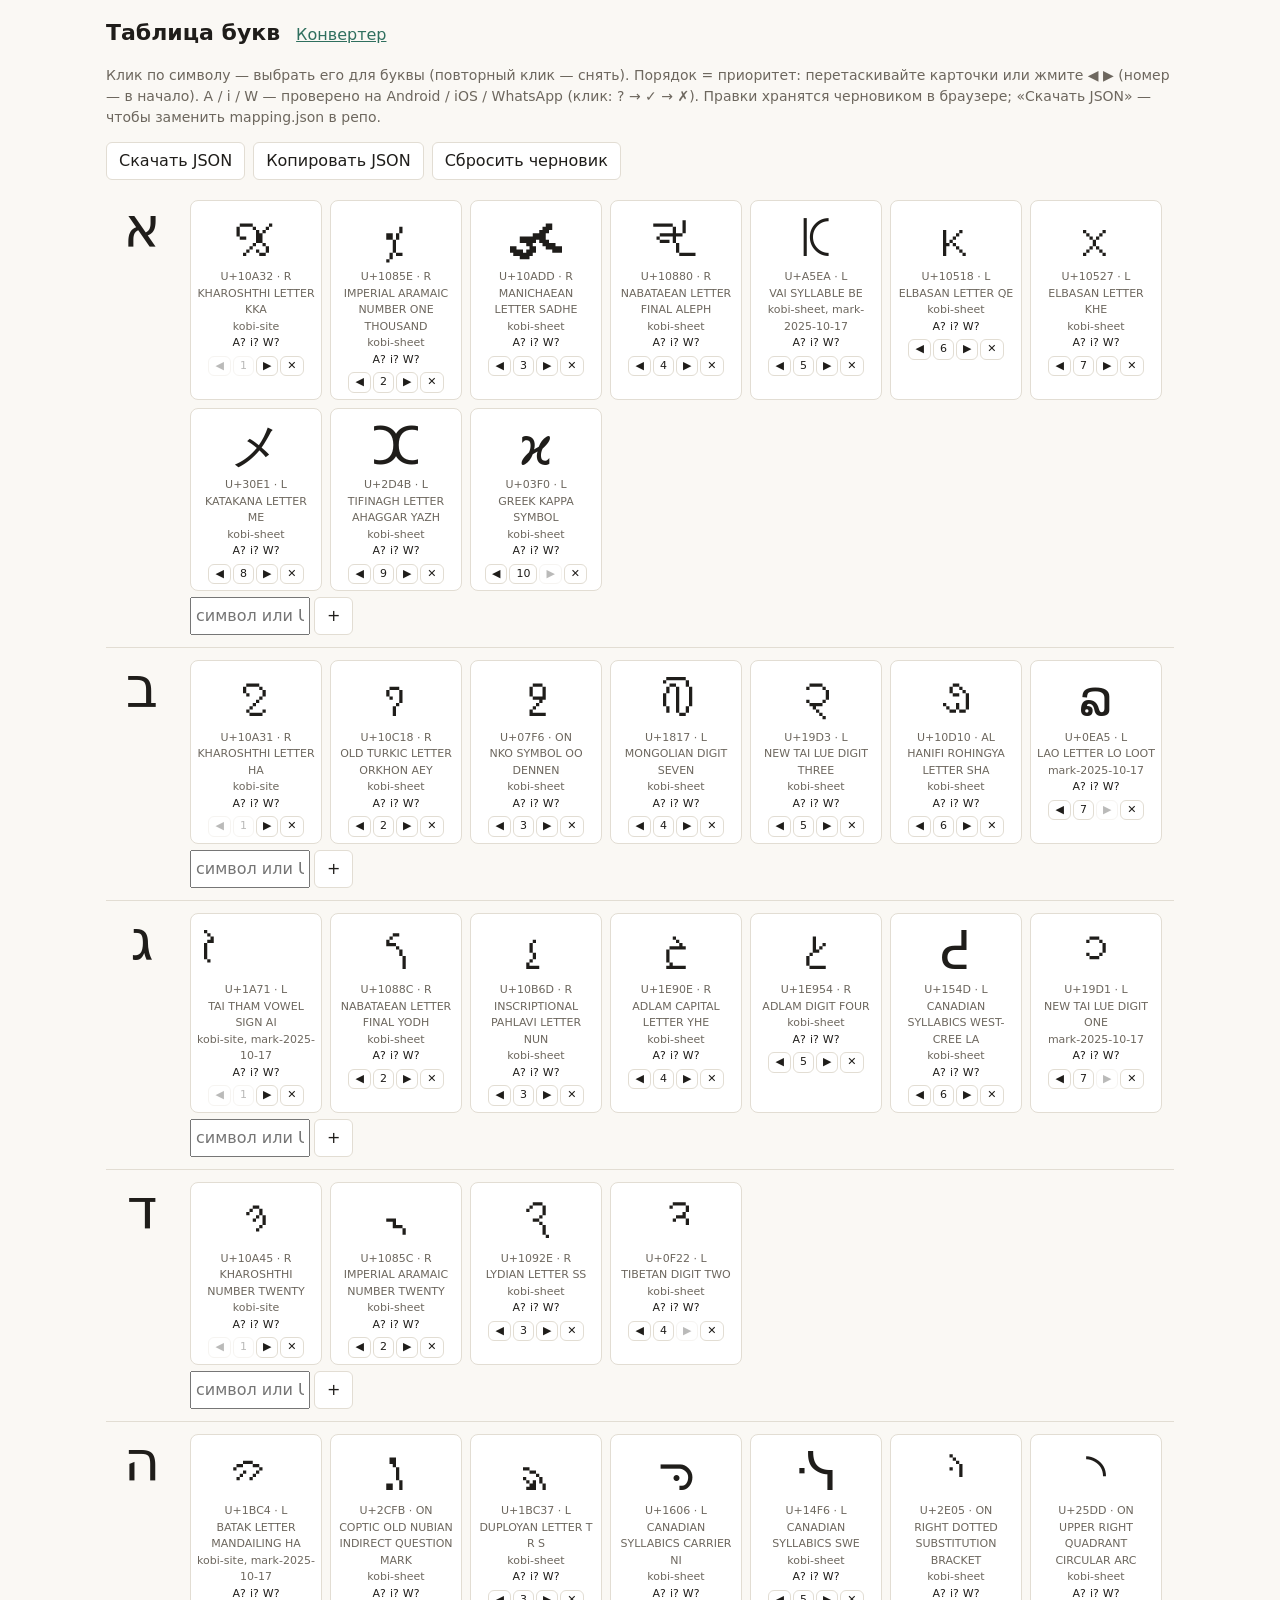
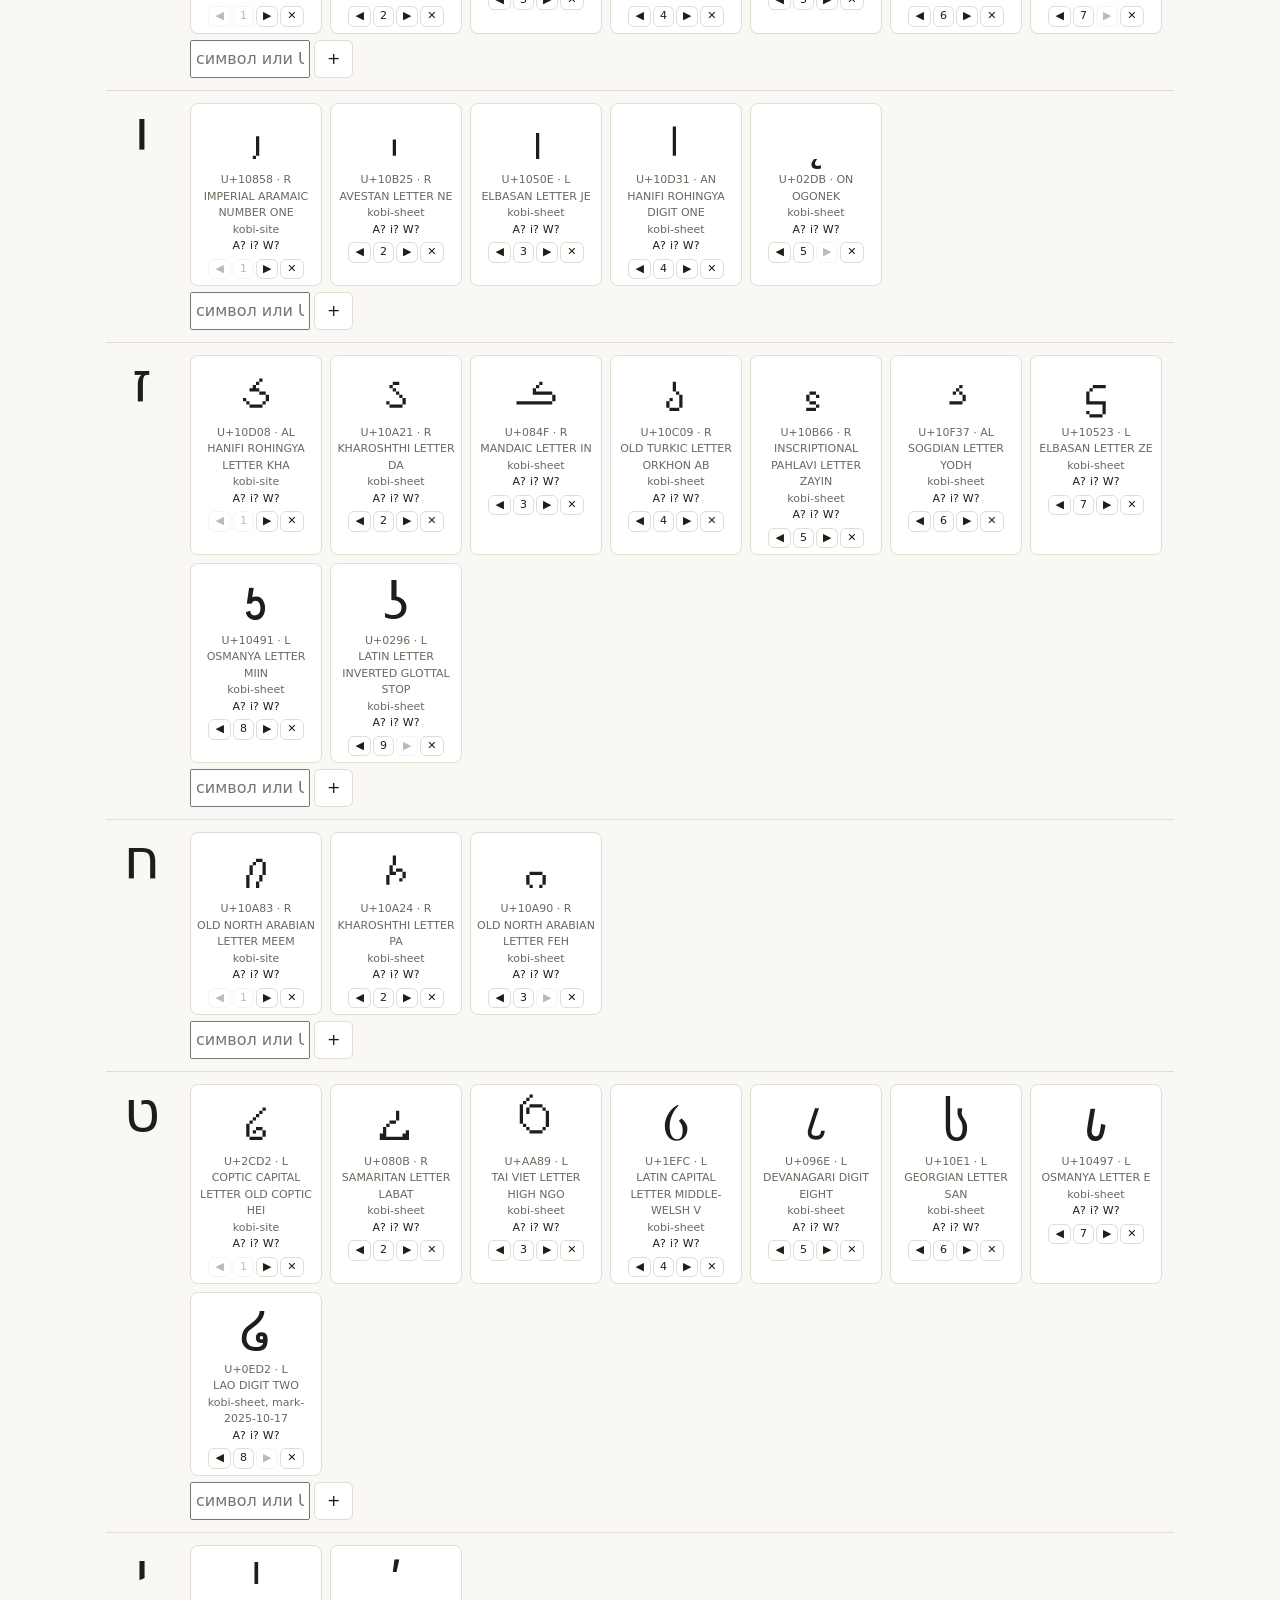
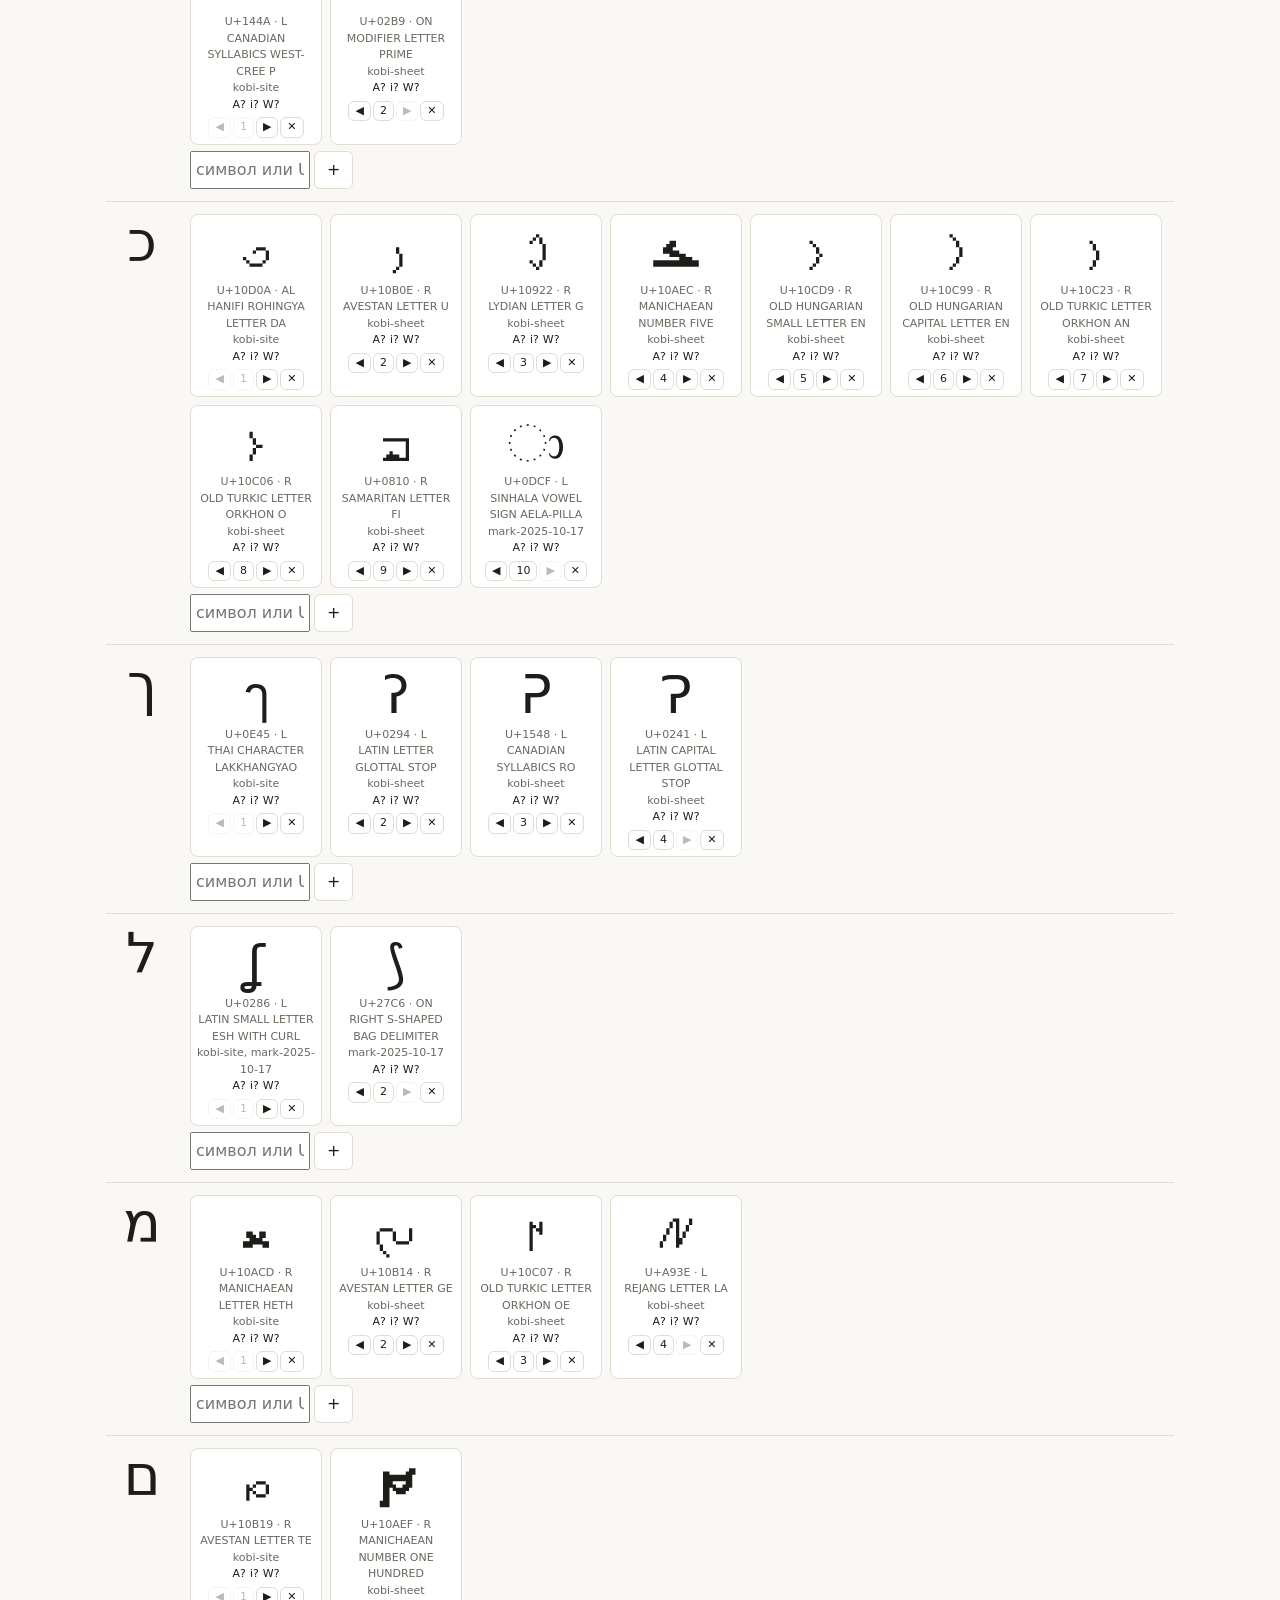
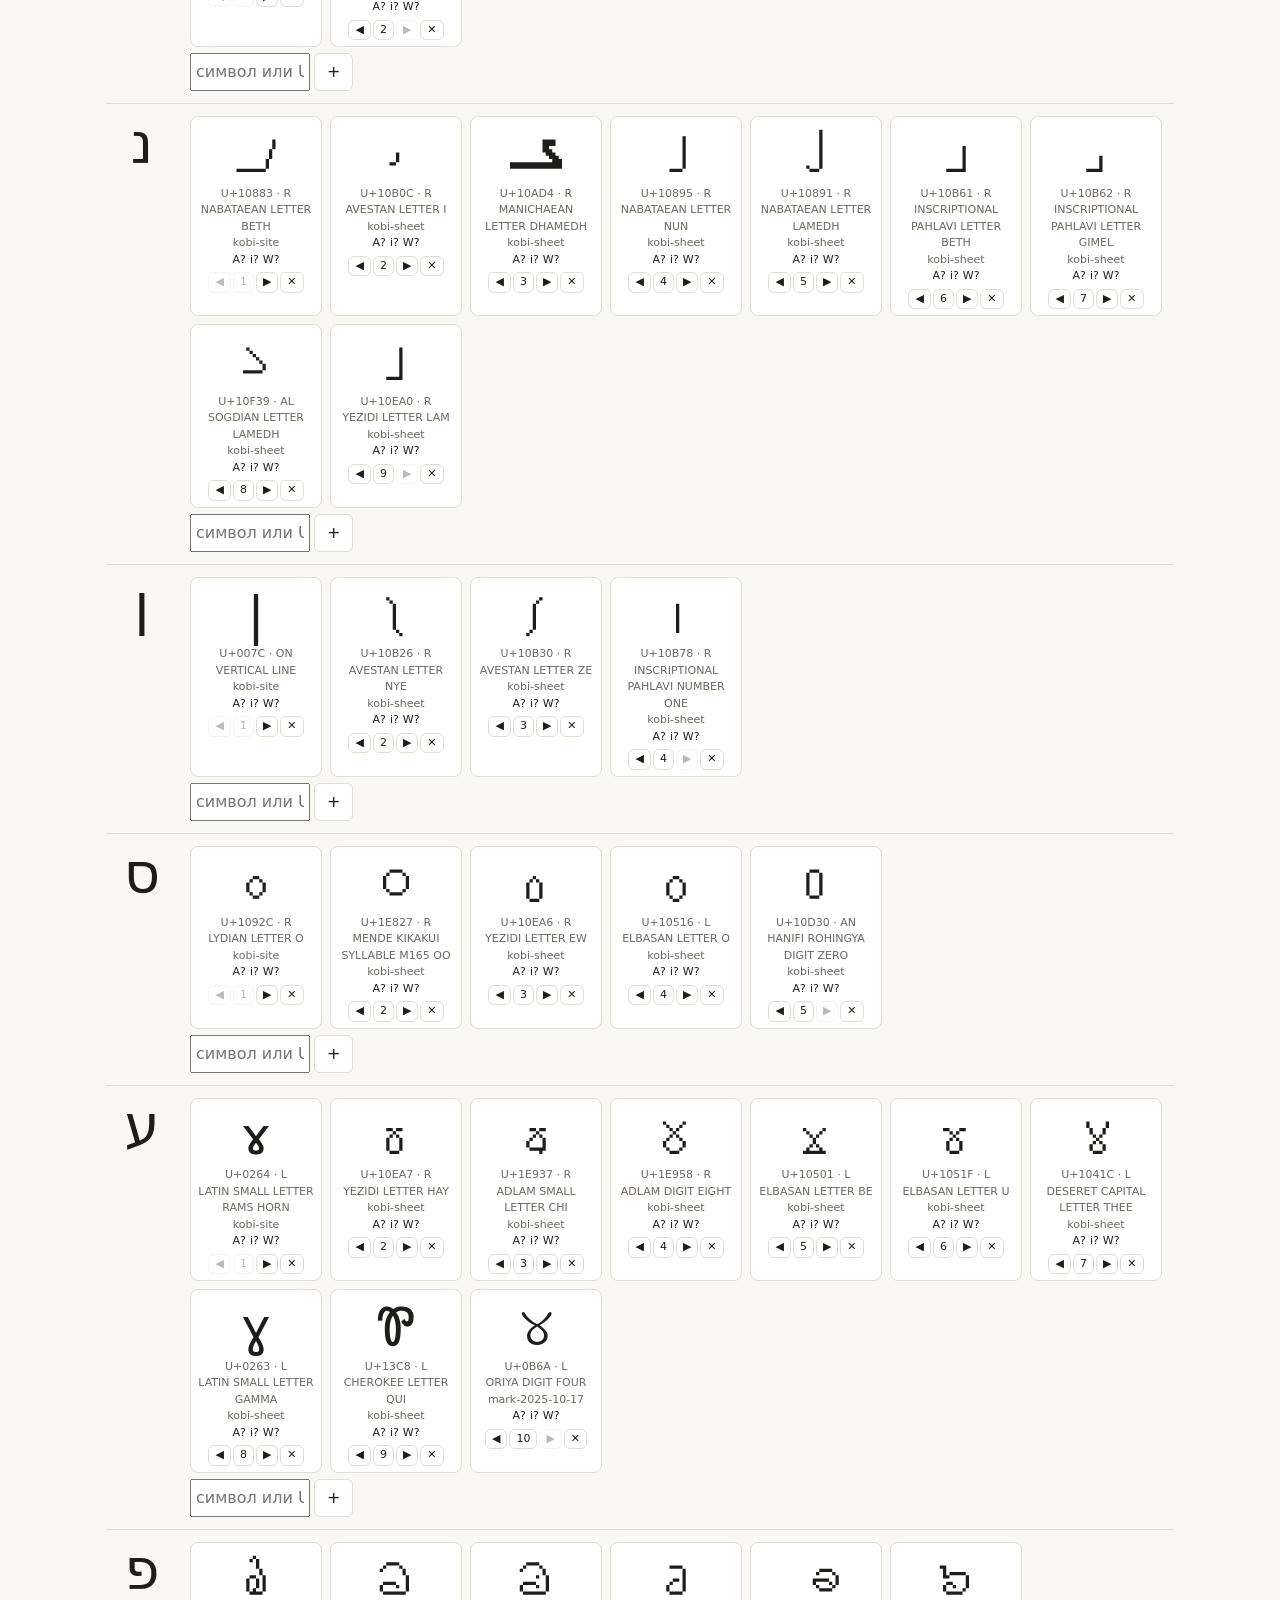
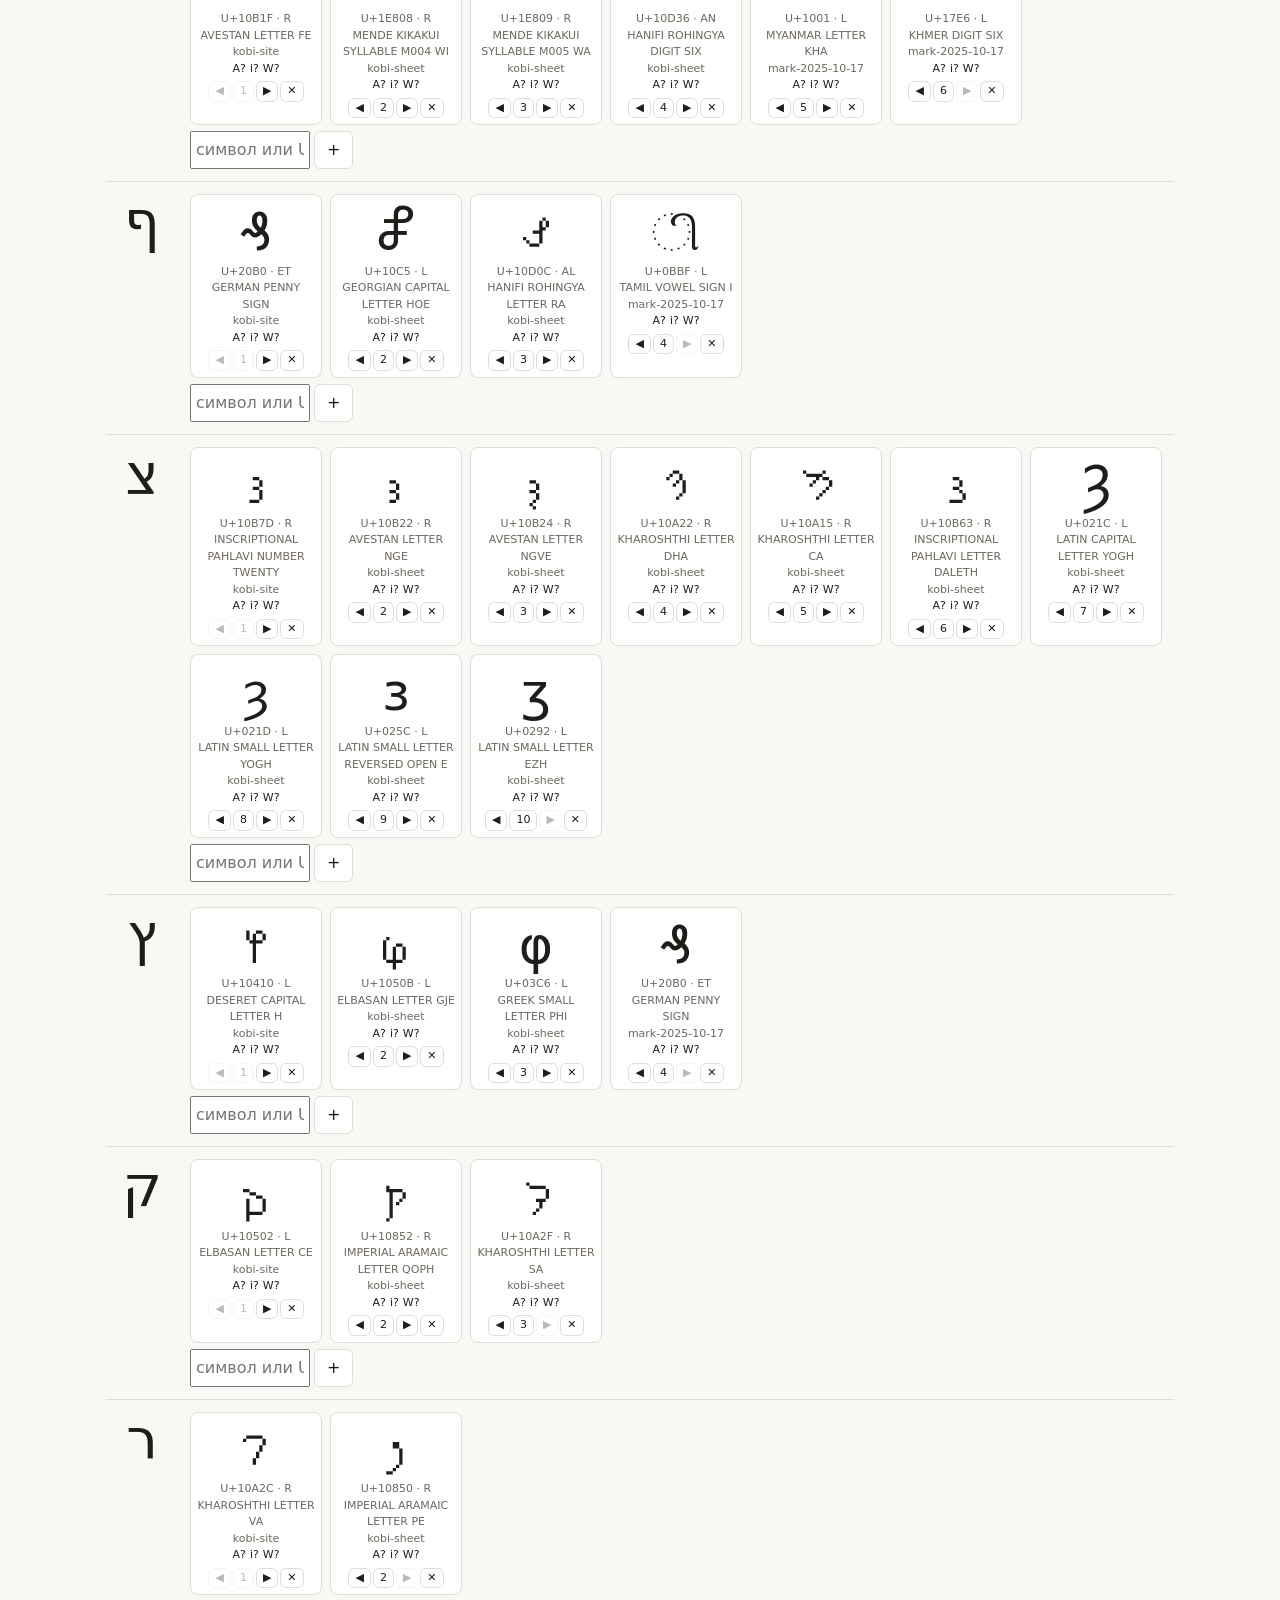
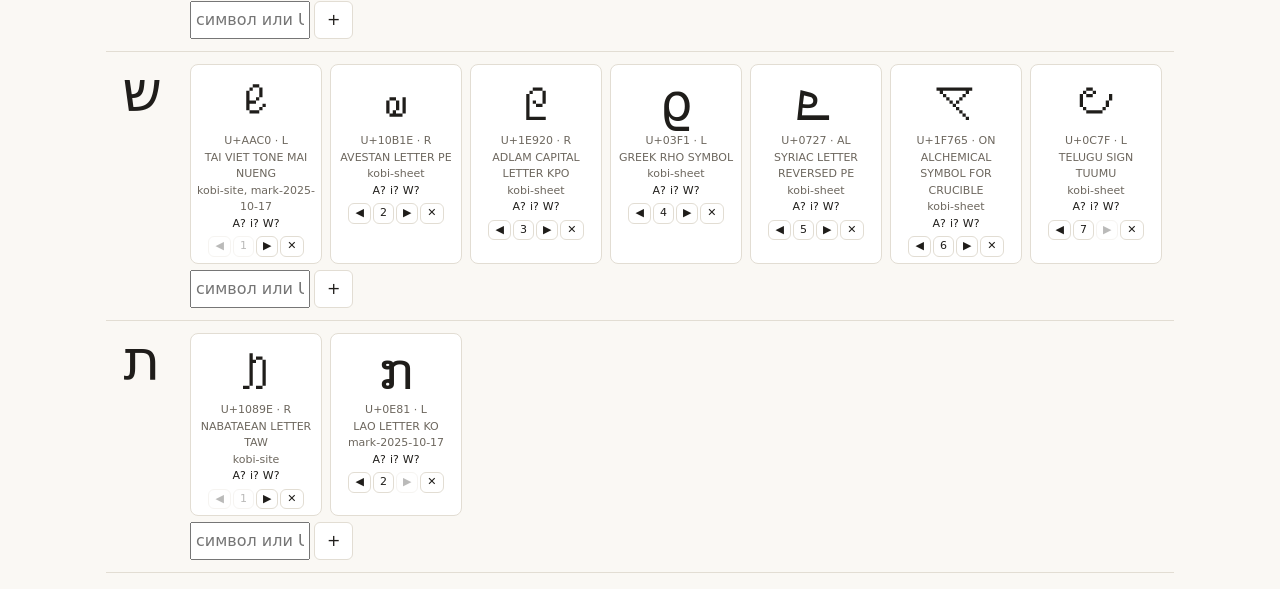
==== table.html @ 0328ef9e "table: reorder candidates by priority (drag or arrows) Co-Authored-By: Claude Opus 5.5 <noreply@anth" ====
<!doctype html>
<html lang="ru">
<head>
  <meta charset="utf-8">
  <meta name="viewport" content="width=device-width, initial-scale=1">
  <title>Otijot Table</title>
  <link rel="stylesheet" href="style.css">
</head>
<body>
<main>
  <nav>
    <h1>Таблица букв</h1>
    <a href="index.html">Конвертер</a>
    <span class="muted" id="status"></span>
  </nav>
  <p class="muted">
    Клик по символу — выбрать его для буквы (повторный клик — снять).
    Порядок = приоритет: перетаскивайте карточки или жмите ◀ ▶ (номер — в начало).
    A / i / W — проверено на Android / iOS / WhatsApp (клик: ? → ✓ → ✗).
    Правки хранятся черновиком в браузере; «Скачать JSON» — чтобы заменить mapping.json в репо.
  </p>
  <div class="row">
    <button id="download">Скачать JSON</button>
    <button id="copyJson">Копировать JSON</button>
    <button id="reset">Сбросить черновик</button>
  </div>
  <div id="letters"></div>
</main>
<script src="common.js"></script>
<script>
  const FLAG_KEYS = [["android", "A"], ["ios", "i"], ["whatsapp", "W"]];
  const FLAG_TEXT = (v) => (v === true ? "✓" : v === false ? "✗" : "?");
  let table;
  let dragging = null;

  // Candidate order is the priority: first = best.
  function move(entry, from, to) {
    if (to < 0 || to >= entry.candidates.length || from === to) return;
    const [cand] = entry.candidates.splice(from, 1);
    entry.candidates.splice(to, 0, cand);
    save();
    render();
  }

  function parseInput(raw) {
    const s = raw.trim();
    const m = s.match(/^(?:U\+|0x)?([0-9a-f]{4,6})$/i);
    if (m) return String.fromCodePoint(parseInt(m[1], 16));
    const chars = [...s.replace(/[‎‏‪-‮⁦-⁩]/g, "")];
    return chars.length === 1 ? chars[0] : null;
  }

  function newCandidate(ch) {
    const cp = "U+" + ch.codePointAt(0).toString(16).toUpperCase().padStart(4, "0");
    // The browser can't tell the Unicode name or bidi class; guess bidi from the RTL script ranges.
    const rtl = /[֐-ࣿיִ-﷿ﹰ-﻿]|[\u{10800}-\u{10FFF}]|[\u{1E800}-\u{1EFFF}]/u.test(ch);
    return { char: ch, cp, name: "", bidi: rtl ? "R" : "L", source: ["manual"],
             android: null, ios: null, whatsapp: null };
  }

  function save() {
    writeDraft(table);
    const chosen = Object.values(table).filter((e) => e.chosen).length;
    document.getElementById("status").textContent = `${chosen}/${Object.keys(table).length} выбрано · черновик сохранён`;
  }

  function render() {
    const root = document.getElementById("letters");
    root.textContent = "";
    for (const [letter, entry] of Object.entries(table)) {
      const row = document.createElement("div");
      row.className = "letter";

      const heb = document.createElement("div");
      heb.className = "heb";
      heb.textContent = letter;
      row.append(heb);

      const cands = document.createElement("div");
      cands.className = "cands";
      for (const cand of entry.candidates) {
        const box = document.createElement("div");
        box.className = "cand" + (entry.chosen === cand.cp ? " chosen" : "");

        const glyph = document.createElement("div");
        glyph.className = "glyph";
        glyph.textContent = cand.char;
        glyph.title = "Выбрать";
        glyph.addEventListener("click", () => {
          entry.chosen = entry.chosen === cand.cp ? null : cand.cp;
          save();
          render();
        });

        const meta = document.createElement("div");
        meta.className = "meta";
        meta.textContent = `${cand.cp} · ${cand.bidi}\n${cand.name}\n${cand.source.join(", ")}`;
        meta.style.whiteSpace = "pre-line";

        const flags = document.createElement("div");
        flags.className = "flags";
        for (const [key, label] of FLAG_KEYS) {
          const f = document.createElement("label");
          f.textContent = `${label}${FLAG_TEXT(cand[key])}`;
          f.addEventListener("click", () => {
            cand[key] = cand[key] === null ? true : cand[key] === true ? false : null;
            save();
            render();
          });
          flags.append(f);
        }

        const i = entry.candidates.indexOf(cand);
        const tools = document.createElement("div");
        tools.className = "tools";
        const toolButton = (text, title, onClick, disabled = false) => {
          const b = document.createElement("button");
          b.textContent = text;
          b.title = title;
          b.disabled = disabled;
          b.addEventListener("click", onClick);
          tools.append(b);
        };
        toolButton("◀", "Выше по приоритету", () => move(entry, i, i - 1), i === 0);
        toolButton(`${i + 1}`, "В начало", () => move(entry, i, 0), i === 0);
        toolButton("▶", "Ниже по приоритету", () => move(entry, i, i + 1), i === entry.candidates.length - 1);
        toolButton("✕", "Убрать", () => {
          entry.candidates = entry.candidates.filter((c) => c !== cand);
          if (entry.chosen === cand.cp) entry.chosen = null;
          save();
          render();
        });

        // Drag a box onto another one within the same letter to reorder.
        box.draggable = true;
        box.addEventListener("dragstart", (e) => {
          dragging = { entry, from: i };
          e.dataTransfer.effectAllowed = "move";
          box.classList.add("dragging");
        });
        box.addEventListener("dragend", () => { dragging = null; render(); });
        box.addEventListener("dragover", (e) => {
          if (dragging && dragging.entry === entry) { e.preventDefault(); box.classList.add("over"); }
        });
        box.addEventListener("dragleave", () => box.classList.remove("over"));
        box.addEventListener("drop", (e) => {
          e.preventDefault();
          if (dragging && dragging.entry === entry) move(entry, dragging.from, i);
        });

        box.append(glyph, meta, flags, tools);
        cands.append(box);
      }

      const add = document.createElement("div");
      add.className = "add";
      const input = document.createElement("input");
      input.placeholder = "символ или U+XXXX";
      const btn = document.createElement("button");
      btn.textContent = "+";
      const doAdd = () => {
        const ch = parseInput(input.value);
        if (!ch) { input.style.outline = "2px solid #c44"; return; }
        const cand = newCandidate(ch);
        if (!entry.candidates.some((c) => c.cp === cand.cp)) entry.candidates.push(cand);
        save();
        render();
      };
      btn.addEventListener("click", doAdd);
      input.addEventListener("keydown", (e) => { if (e.key === "Enter") doAdd(); });
      add.append(input, btn);

      const right = document.createElement("div");
      right.append(cands, add);
      row.append(right);
      root.append(row);
    }
  }

  const json = () => JSON.stringify(table, null, 1) + "\n";

  document.getElementById("download").addEventListener("click", () => {
    const a = document.createElement("a");
    a.href = URL.createObjectURL(new Blob([json()], { type: "application/json" }));
    a.download = "mapping.json";
    a.click();
  });
  document.getElementById("copyJson").addEventListener("click", () => navigator.clipboard.writeText(json()));
  document.getElementById("reset").addEventListener("click", async () => {
    clearDraft();
    table = (await loadTable()).table;
    render();
    document.getElementById("status").textContent = "черновик сброшен";
  });

  (async () => {
    const loaded = await loadTable();
    table = loaded.table;
    if (loaded.fromDraft) document.getElementById("status").textContent = "открыт черновик";
    render();
  })();
</script>
</body>
</html>
---- style.css ----
:root {
  --bg: #faf8f4;
  --fg: #1f1d1a;
  --muted: #6d675e;
  --line: #e2ddd3;
  --card: #ffffff;
  --accent: #2f6f5e;
  --accent-soft: #dcefe8;
}
@media (prefers-color-scheme: dark) {
  :root {
    --bg: #17181a;
    --fg: #ece8e1;
    --muted: #9b958b;
    --line: #2e3033;
    --card: #1f2023;
    --accent: #7cc7b0;
    --accent-soft: #23362f;
  }
}
* { box-sizing: border-box; }
body {
  margin: 0;
  background: var(--bg);
  color: var(--fg);
  font: 16px/1.5 system-ui, sans-serif;
}
main { max-width: 1100px; margin: 0 auto; padding: 16px; }
nav { display: flex; gap: 16px; align-items: baseline; margin-bottom: 16px; }
nav h1 { margin: 0; font-size: 22px; }
a { color: var(--accent); }
.muted { color: var(--muted); font-size: 14px; }
textarea, .output {
  width: 100%;
  min-height: 120px;
  padding: 12px;
  font-size: 28px;
  border: 1px solid var(--line);
  border-radius: 8px;
  background: var(--card);
  color: var(--fg);
}
.output { white-space: pre-wrap; word-break: break-word; }
button {
  font: inherit;
  padding: 6px 12px;
  border: 1px solid var(--line);
  border-radius: 6px;
  background: var(--card);
  color: var(--fg);
  cursor: pointer;
}
button:hover { border-color: var(--accent); }
.row { display: flex; gap: 8px; flex-wrap: wrap; align-items: center; margin: 8px 0; }

/* table.html */
.letter {
  display: grid;
  grid-template-columns: 72px 1fr;
  gap: 12px;
  padding: 12px 0;
  border-bottom: 1px solid var(--line);
}
.letter .heb { font-size: 56px; line-height: 1; text-align: center; }
.cands { display: flex; flex-wrap: wrap; gap: 8px; }
.cand {
  width: 132px;
  padding: 6px;
  border: 1px solid var(--line);
  border-radius: 8px;
  background: var(--card);
  text-align: center;
}
.cand.chosen { border: 2px solid var(--accent); background: var(--accent-soft); }
.cand .glyph { font-size: 52px; line-height: 1.2; cursor: pointer; }
.cand .meta { font-size: 11px; color: var(--muted); overflow-wrap: anywhere; }
.cand .flags { font-size: 11px; display: flex; justify-content: center; gap: 4px; }
.cand .flags label { cursor: pointer; }
.cand { cursor: grab; }
.cand.dragging { opacity: 0.4; }
.cand.over { outline: 2px dashed var(--accent); }
.cand .tools { display: flex; justify-content: center; gap: 2px; margin-top: 4px; }
.cand .tools button { font-size: 11px; padding: 1px 6px; }
.cand .tools button:disabled { opacity: 0.3; cursor: default; }
.add { display: flex; gap: 4px; margin-top: 6px; }
.add input { width: 120px; font: inherit; padding: 4px; }
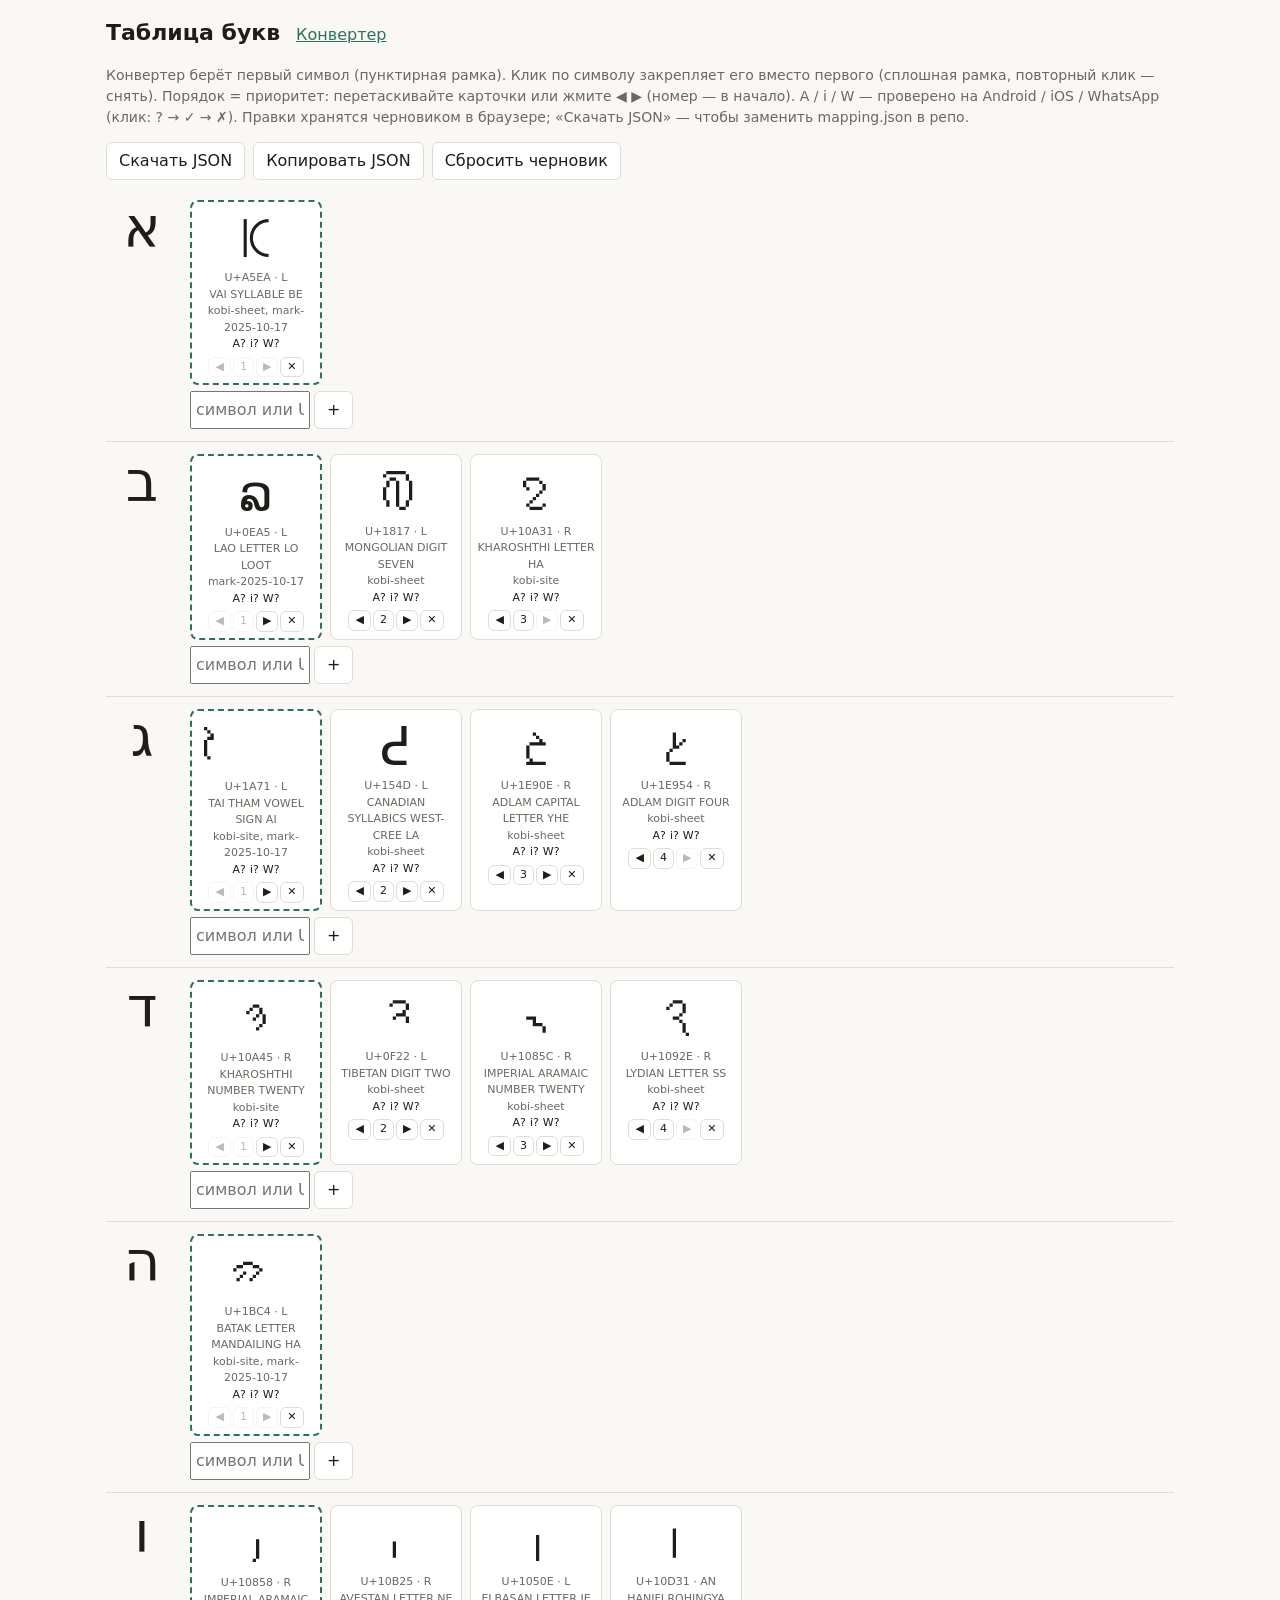
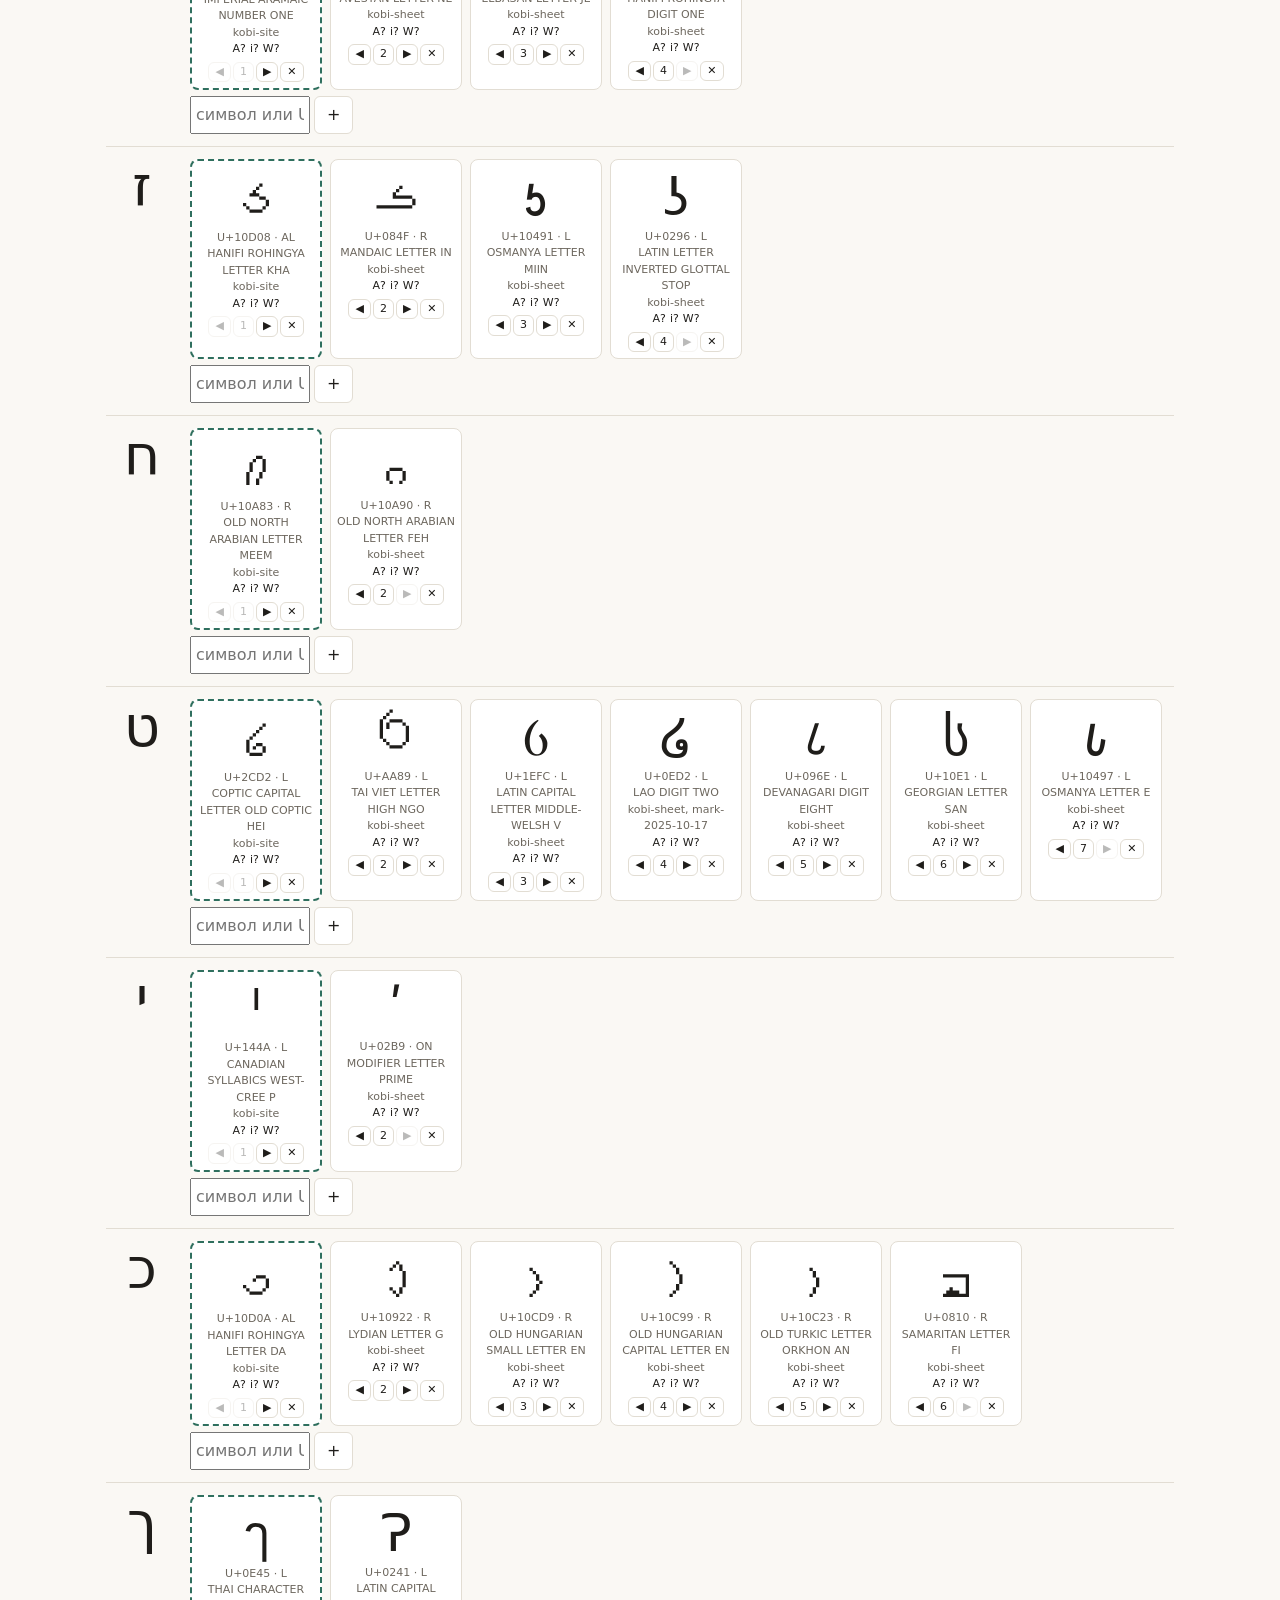
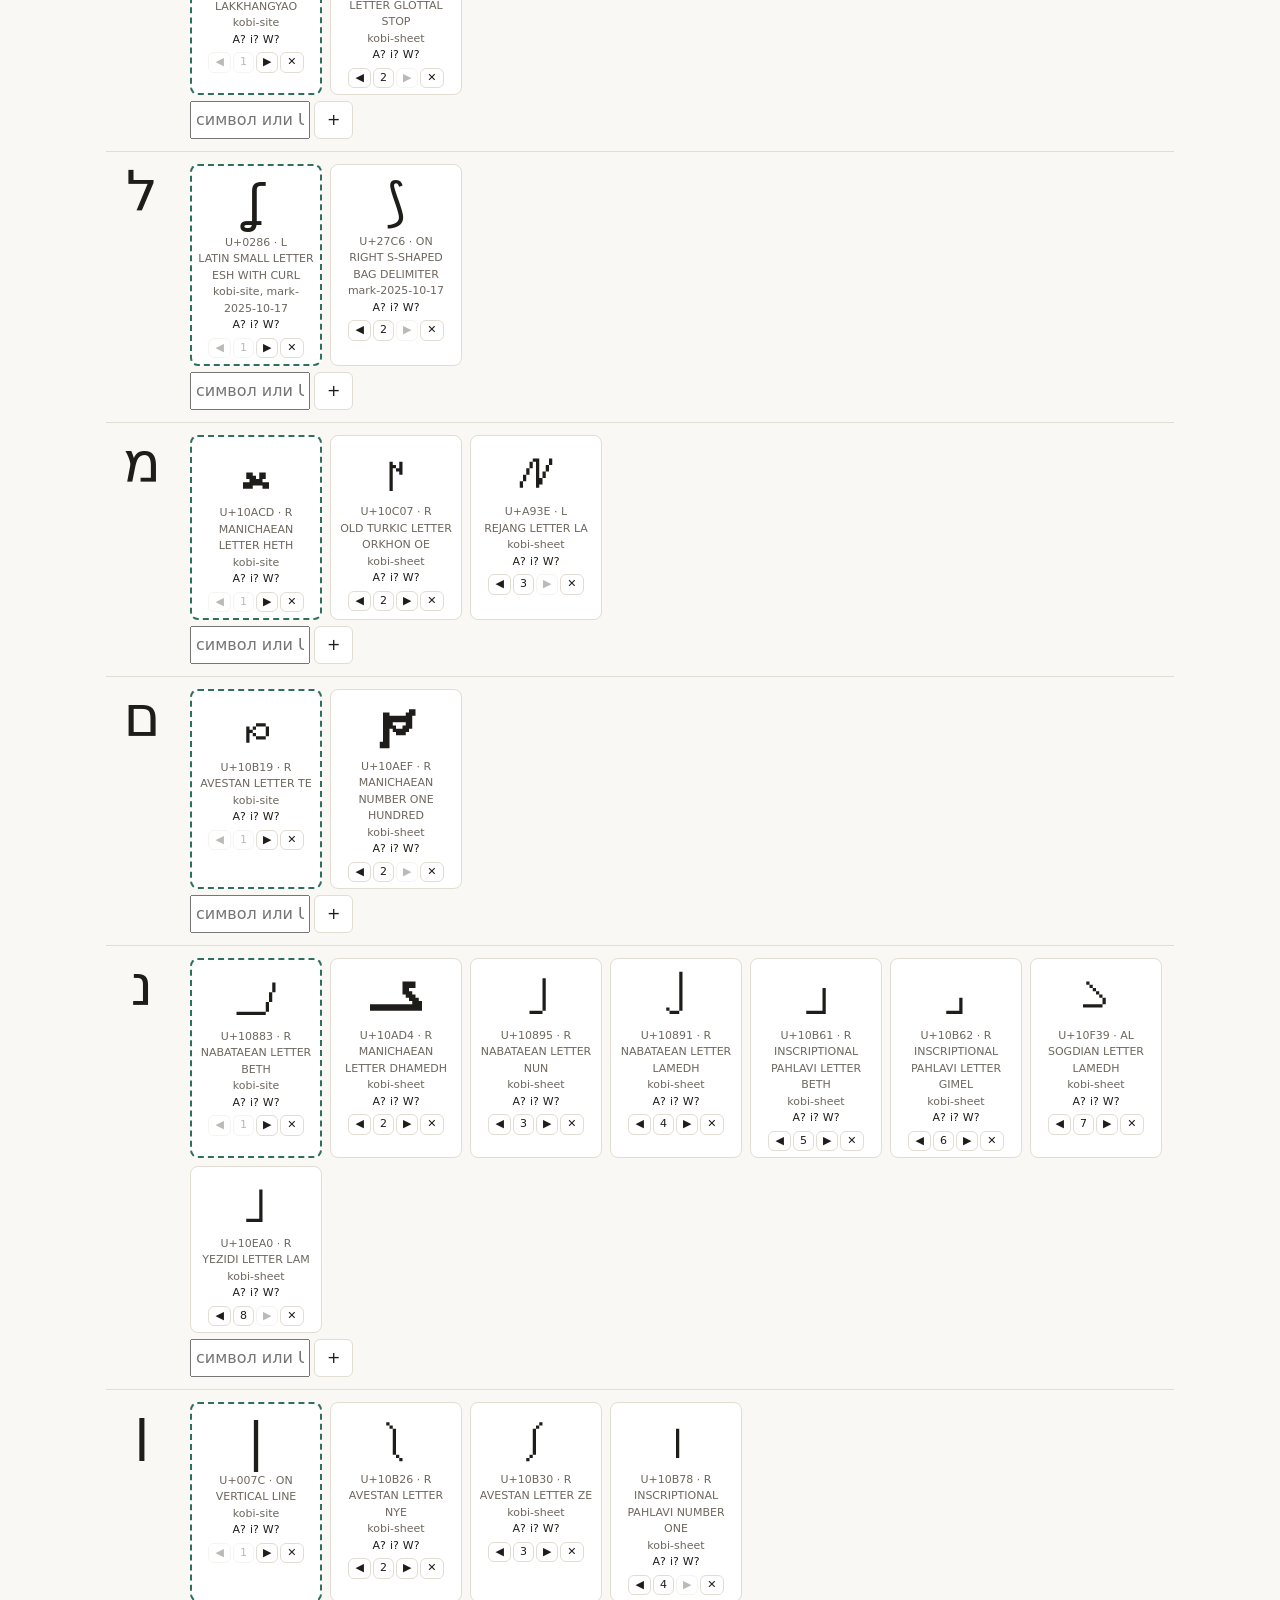
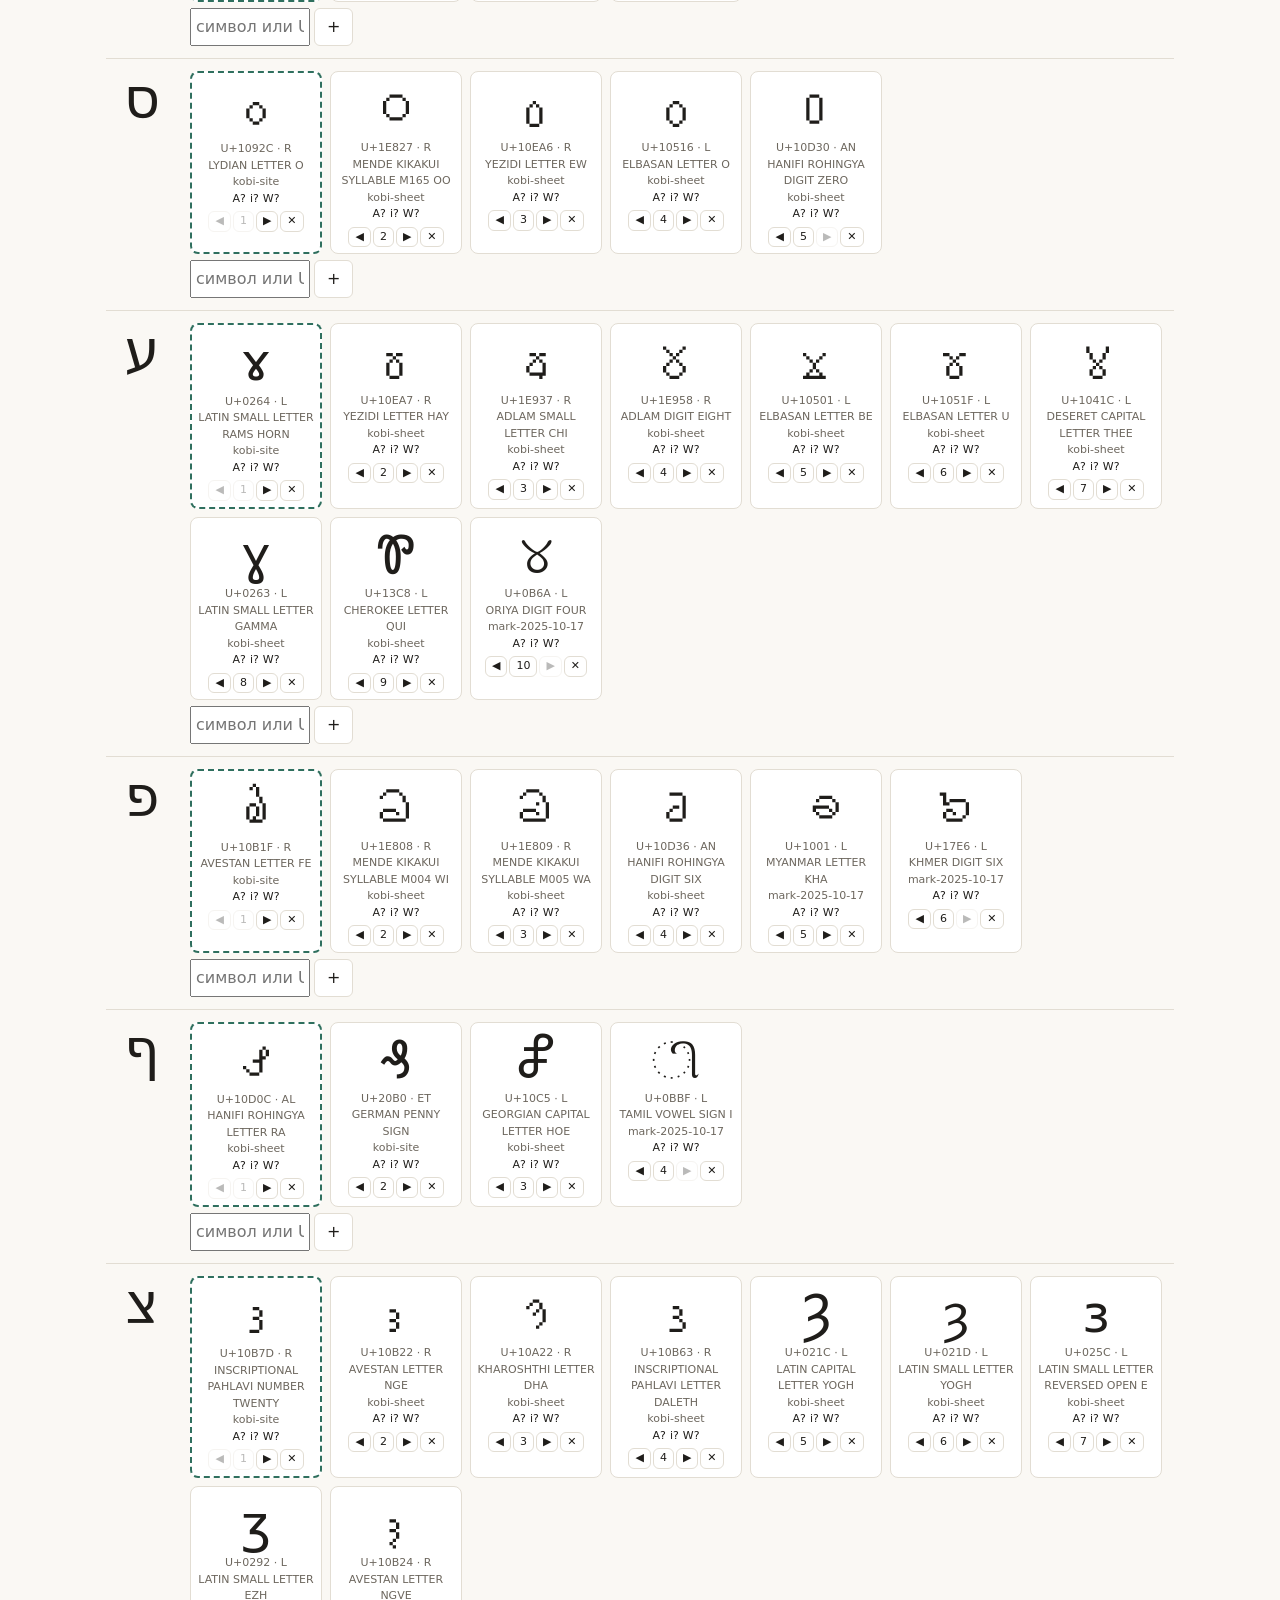
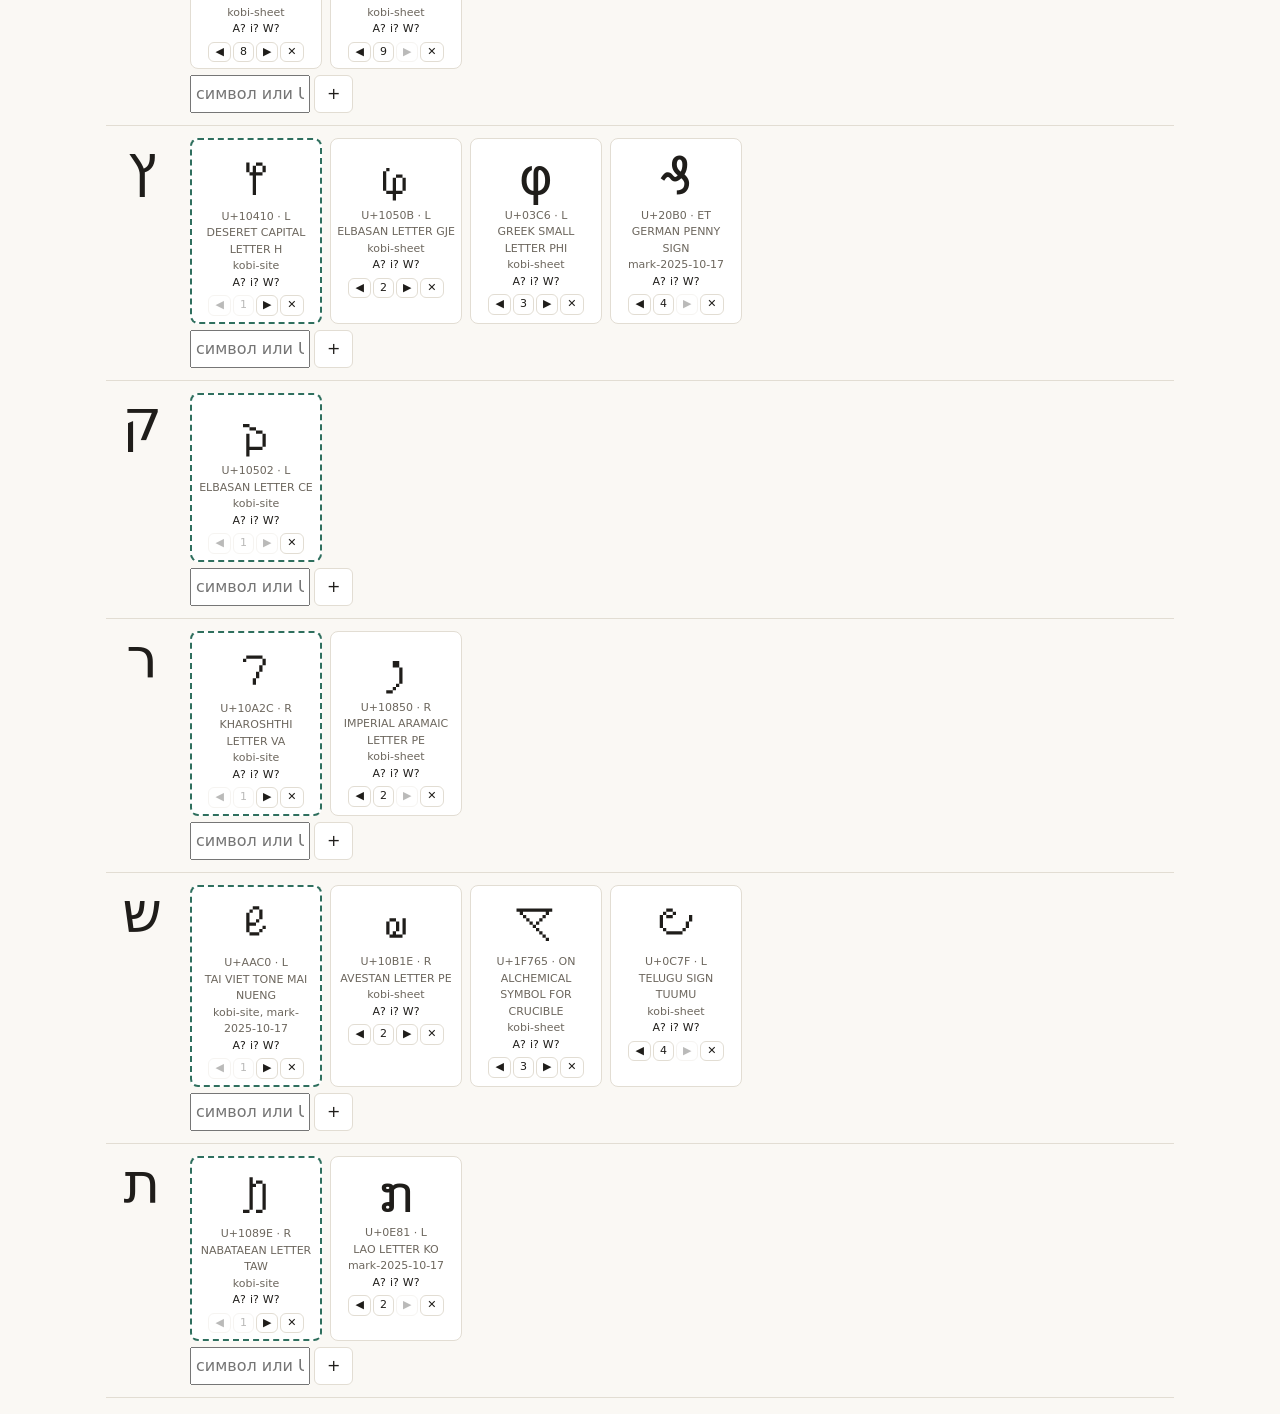
==== commit 0b8fa0da: "Converter: fall back to top-priority candidate; add random mode with re-roll Co-Authored-By: Claude " ====
--- a/table.html
+++ b/table.html
@@ -14,7 +14,7 @@
     <span class="muted" id="status"></span>
   </nav>
   <p class="muted">
-    Клик по символу — выбрать его для буквы (повторный клик — снять).
+    Конвертер берёт первый символ (пунктирная рамка). Клик по символу закрепляет его вместо первого (сплошная рамка, повторный клик — снять).
     Порядок = приоритет: перетаскивайте карточки или жмите ◀ ▶ (номер — в начало).
     A / i / W — проверено на Android / iOS / WhatsApp (клик: ? → ✓ → ✗).
     Правки хранятся черновиком в браузере; «Скачать JSON» — чтобы заменить mapping.json в репо.
@@ -80,7 +80,8 @@
       cands.className = "cands";
       for (const cand of entry.candidates) {
         const box = document.createElement("div");
-        box.className = "cand" + (entry.chosen === cand.cp ? " chosen" : "");
+        const isDefault = !entry.chosen && entry.candidates[0] === cand;
+        box.className = "cand" + (entry.chosen === cand.cp ? " chosen" : isDefault ? " default" : "");
 
         const glyph = document.createElement("div");
         glyph.className = "glyph";
@@ -136,6 +137,7 @@
         box.addEventListener("dragstart", (e) => {
           dragging = { entry, from: i };
           e.dataTransfer.effectAllowed = "move";
+          e.dataTransfer.setData("text/plain", cand.cp); // Firefox won't start a drag without data
           box.classList.add("dragging");
         });
         box.addEventListener("dragend", () => { dragging = null; render(); });
--- a/style.css
+++ b/style.css
@@ -77,6 +77,7 @@
 .cand .flags { font-size: 11px; display: flex; justify-content: center; gap: 4px; }
 .cand .flags label { cursor: pointer; }
 .cand { cursor: grab; }
+.cand.default { border: 2px dashed var(--accent); }
 .cand.dragging { opacity: 0.4; }
 .cand.over { outline: 2px dashed var(--accent); }
 .cand .tools { display: flex; justify-content: center; gap: 2px; margin-top: 4px; }
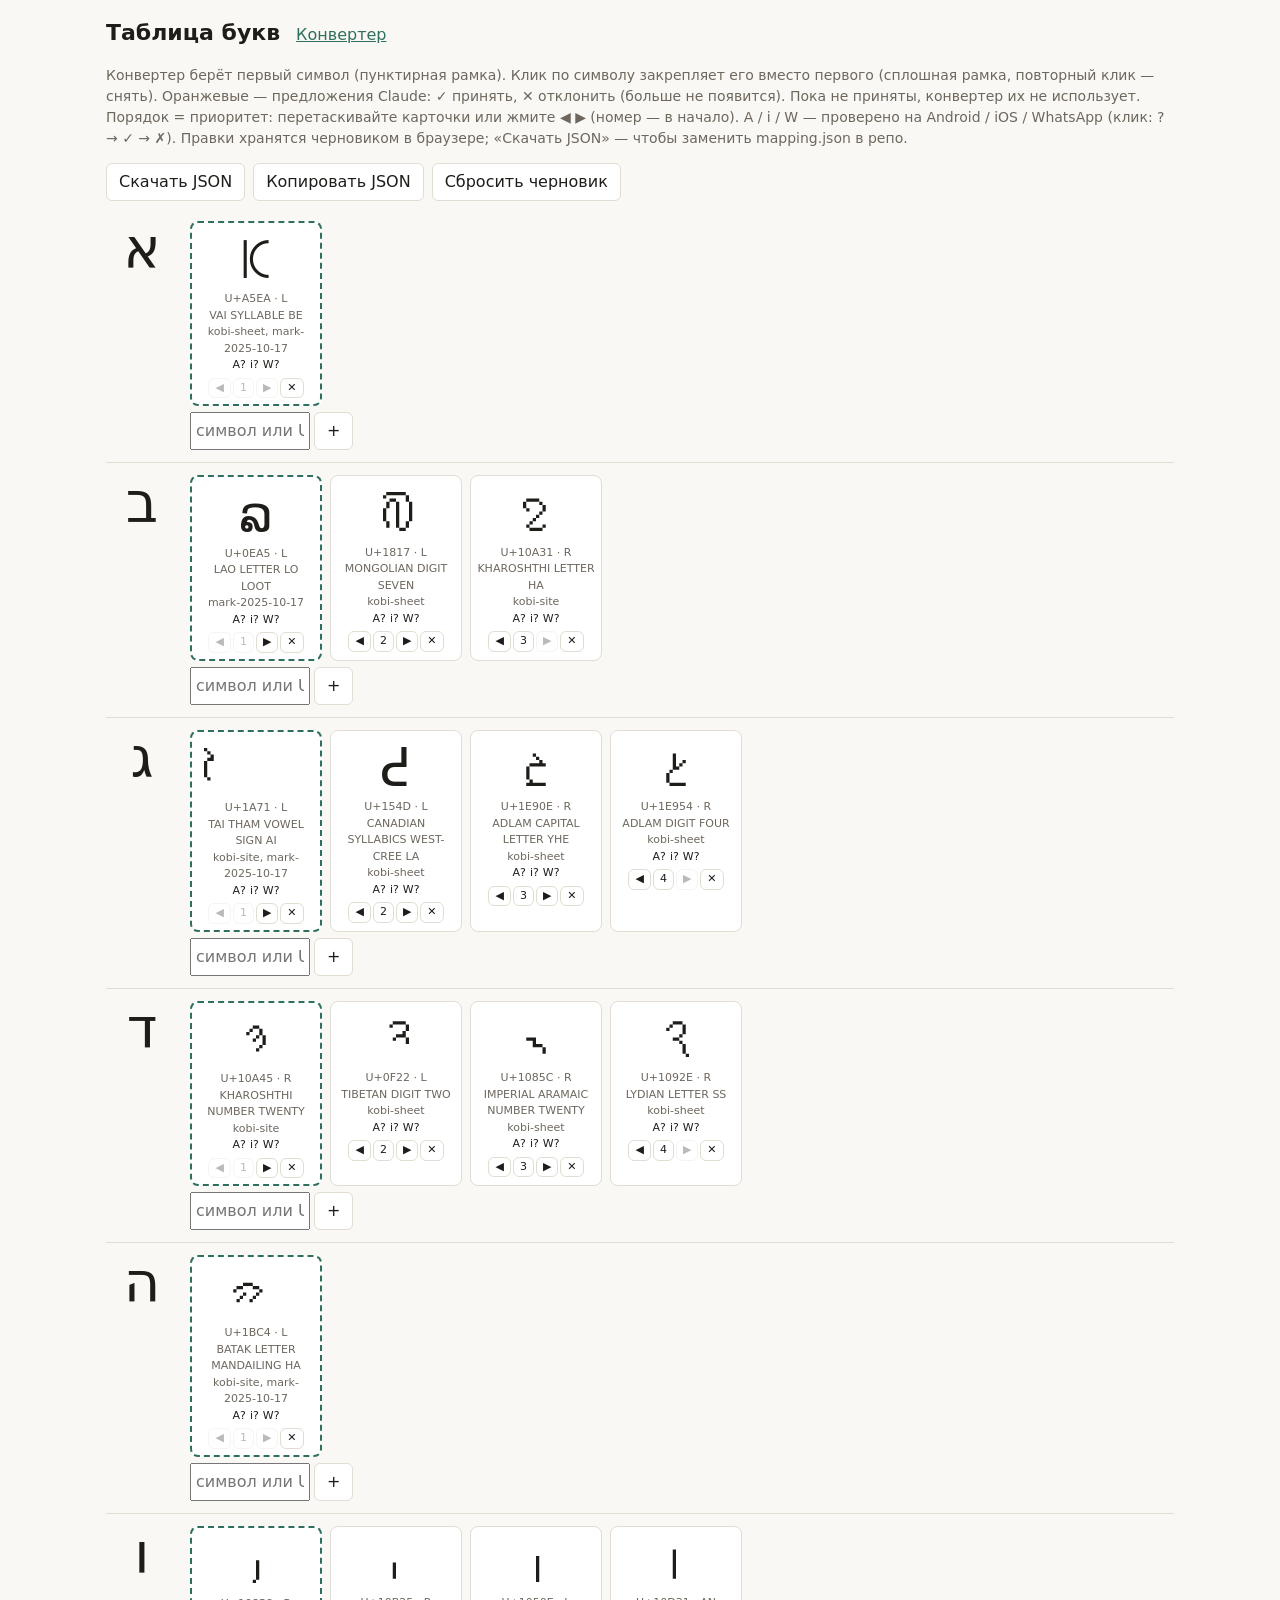
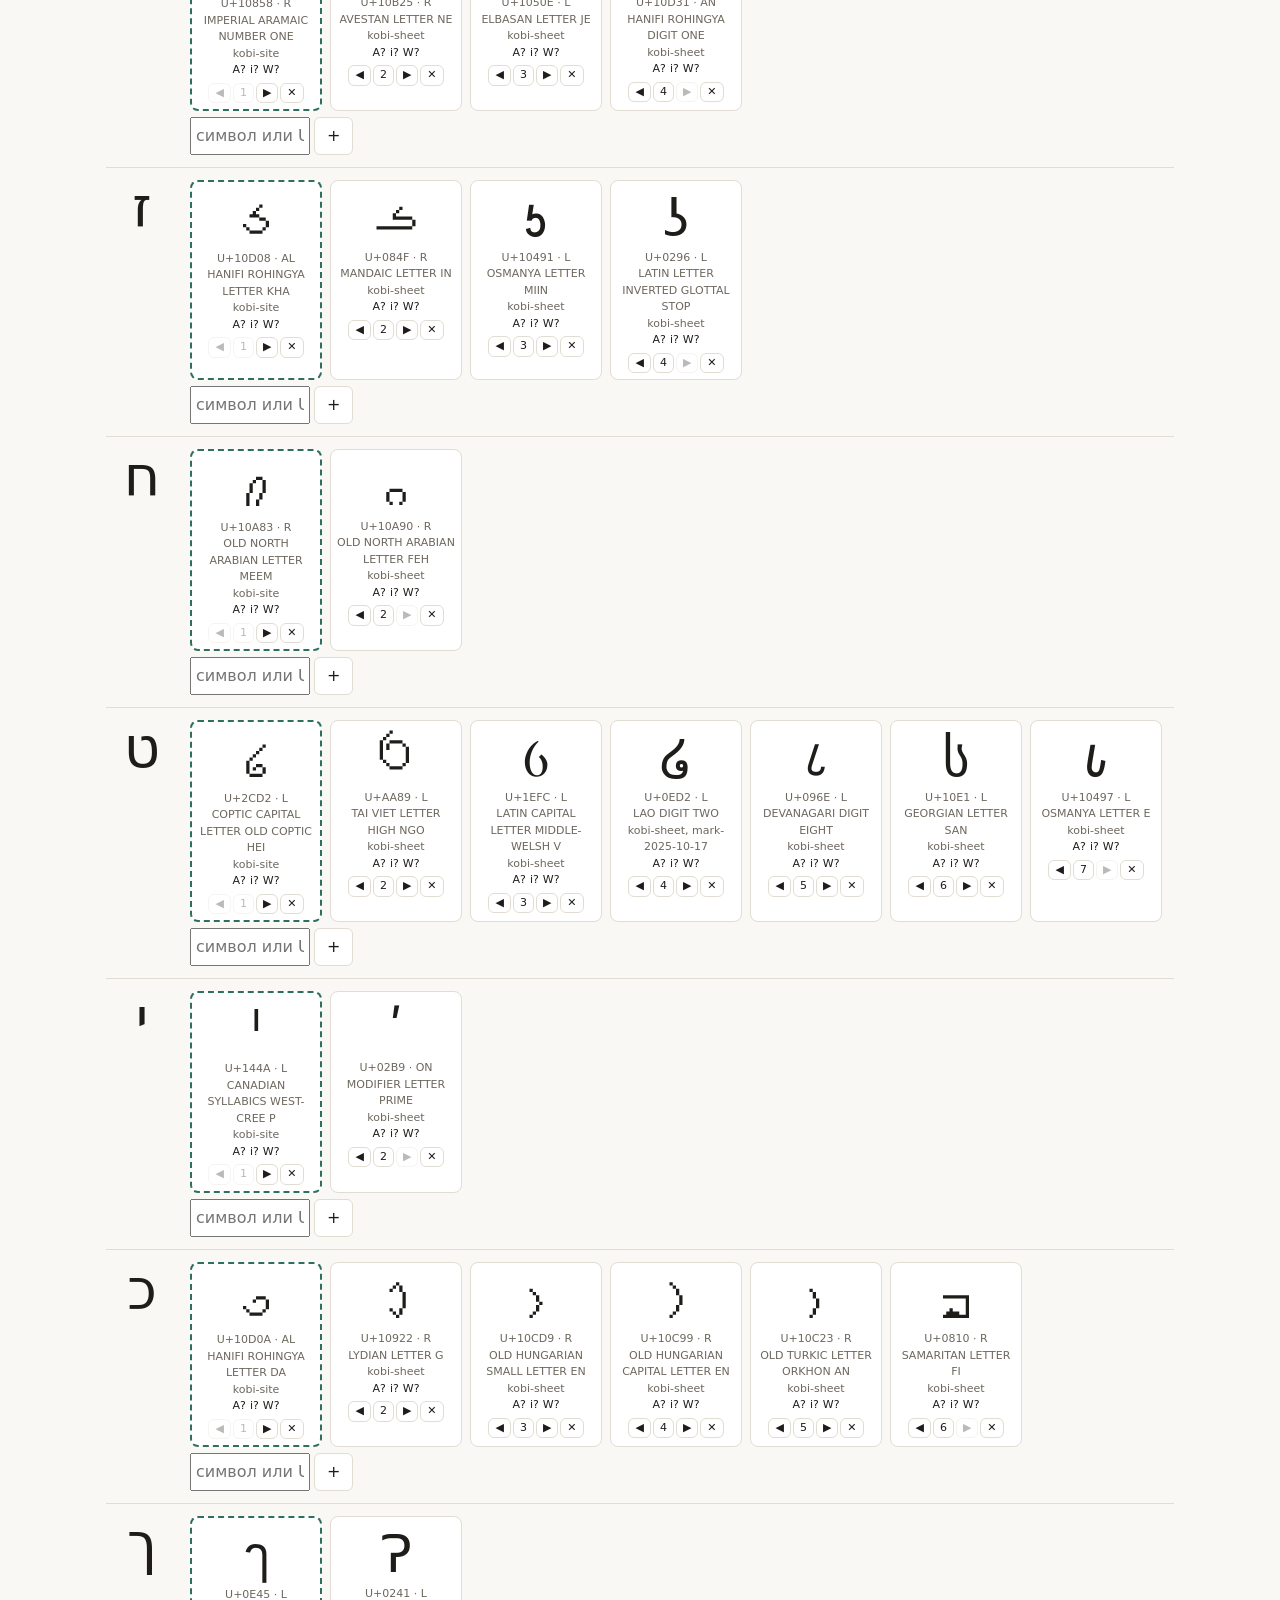
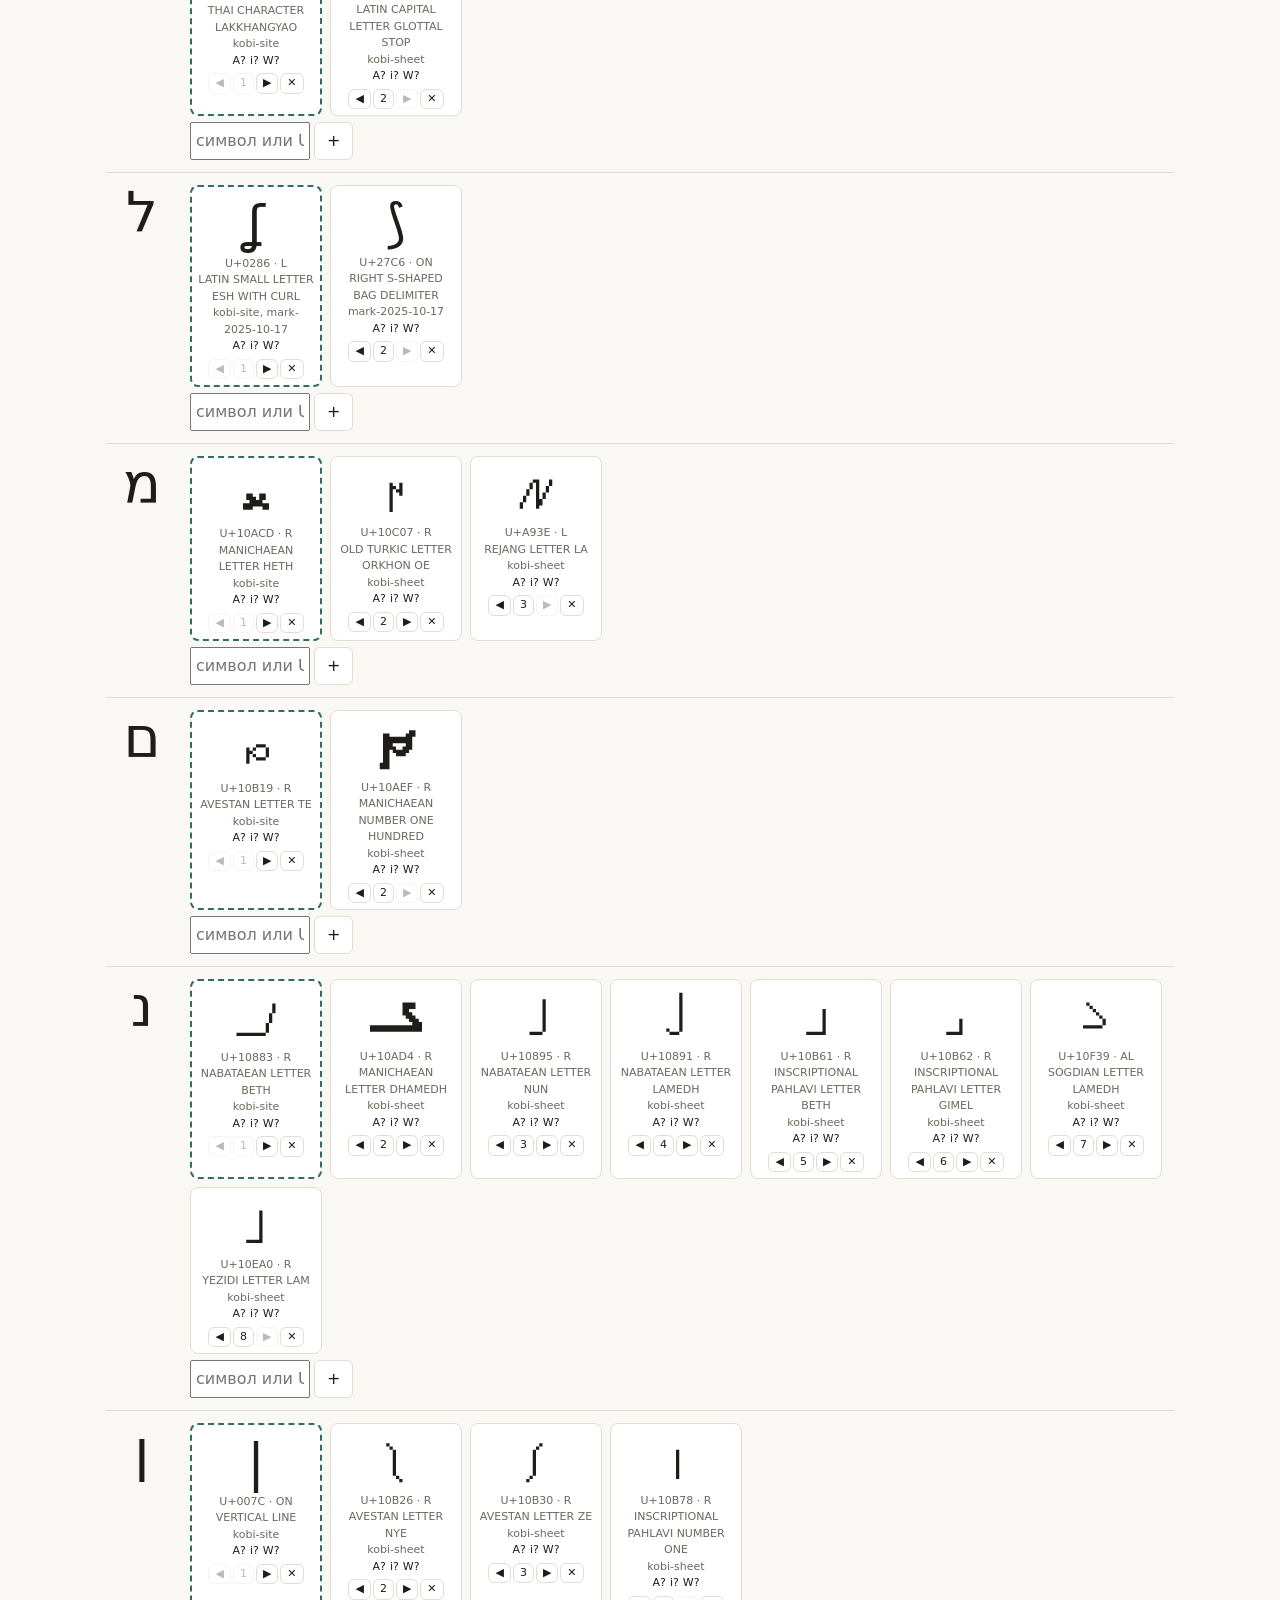
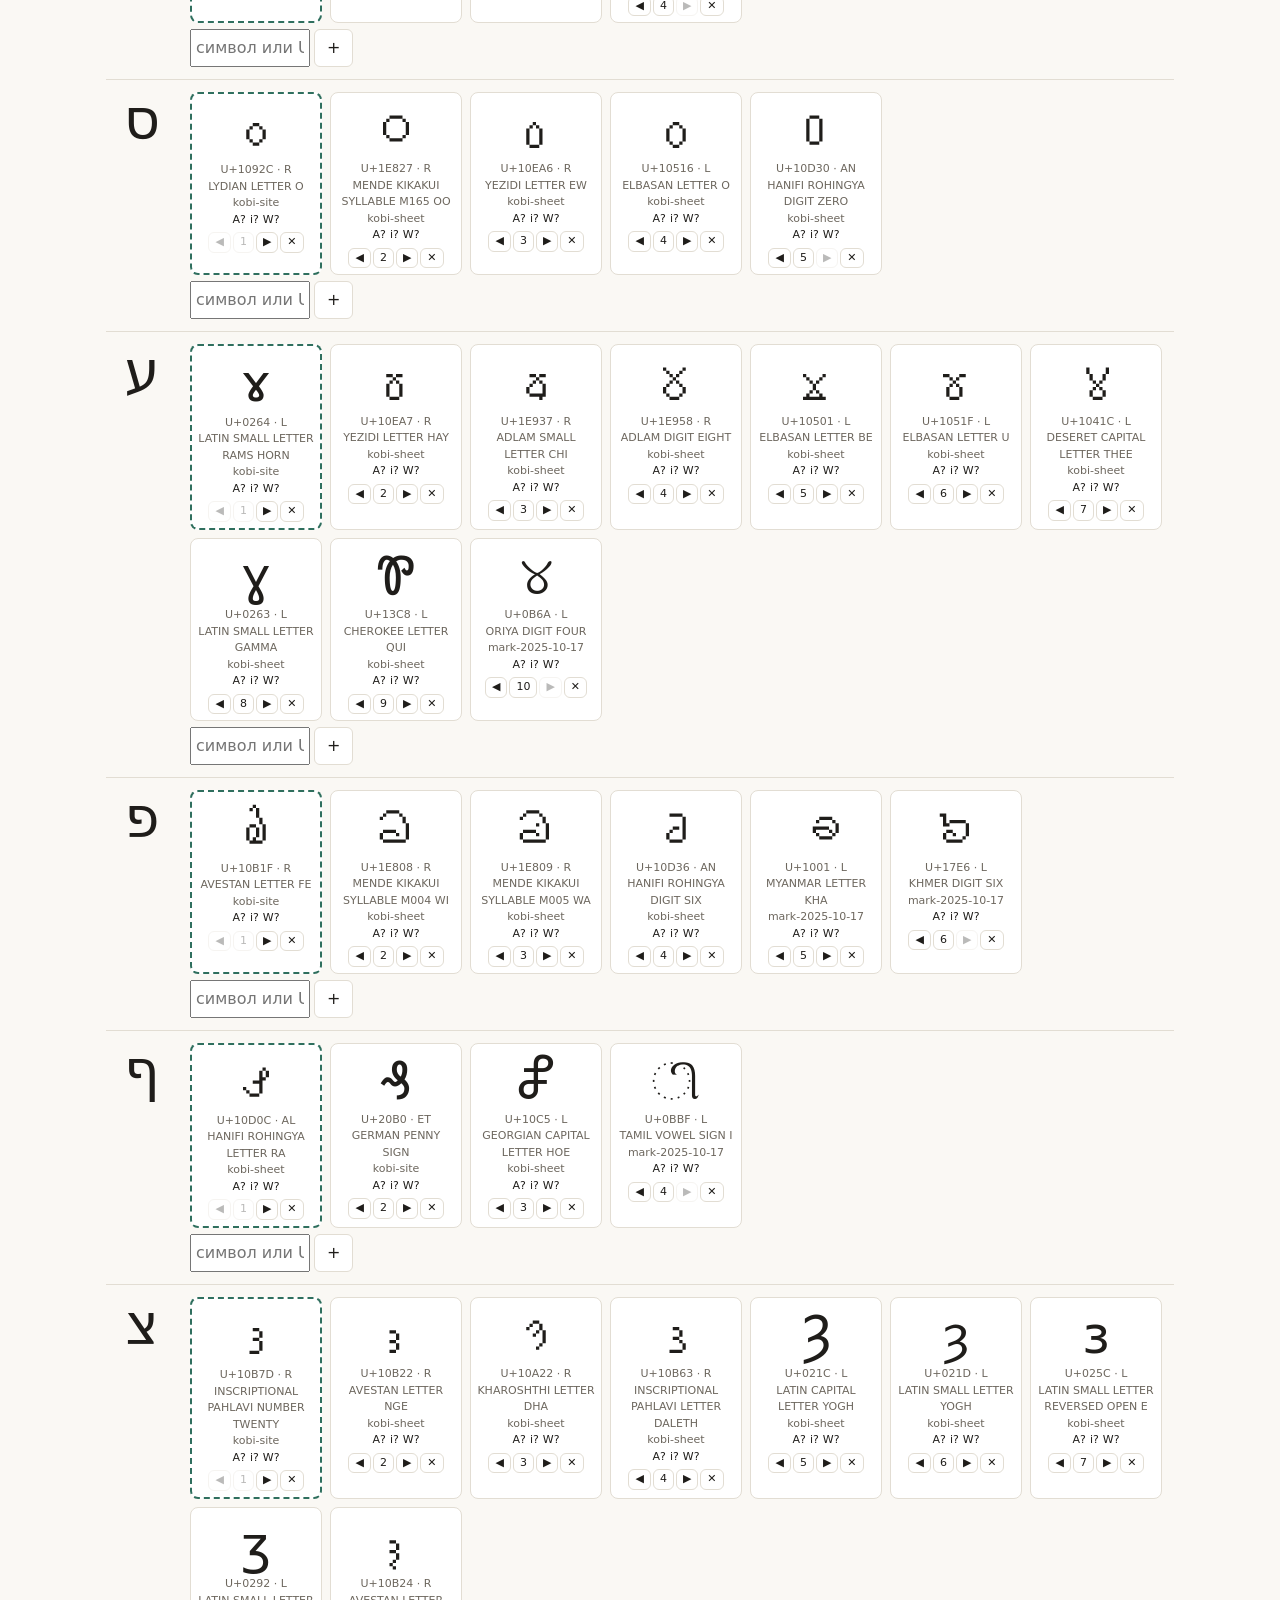
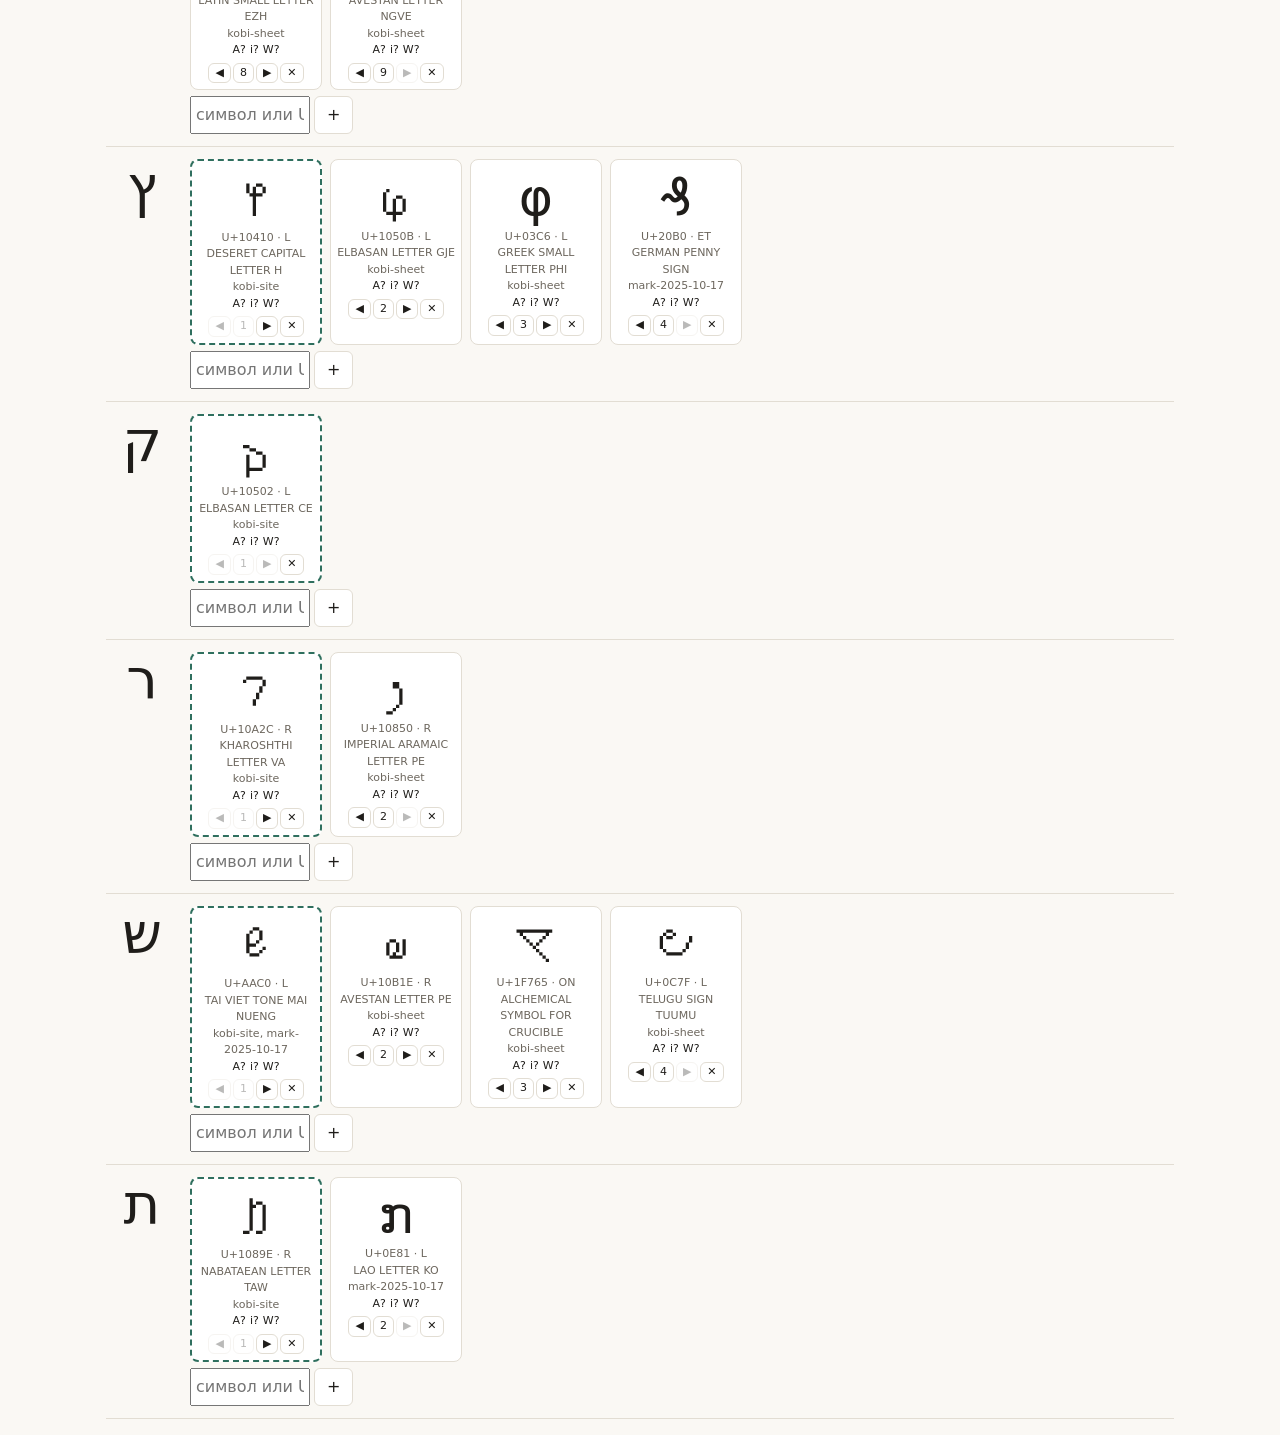
==== commit 74319c2e: "Fix random mode leaving letters untouched; proposals support in table editor; candidate finder scrip" ====
--- a/table.html
+++ b/table.html
@@ -15,6 +15,7 @@
   </nav>
   <p class="muted">
     Конвертер берёт первый символ (пунктирная рамка). Клик по символу закрепляет его вместо первого (сплошная рамка, повторный клик — снять).
+    Оранжевые — предложения Claude: ✓ принять, ✕ отклонить (больше не появится). Пока не приняты, конвертер их не использует.
     Порядок = приоритет: перетаскивайте карточки или жмите ◀ ▶ (номер — в начало).
     A / i / W — проверено на Android / iOS / WhatsApp (клик: ? → ✓ → ✗).
     Правки хранятся черновиком в браузере; «Скачать JSON» — чтобы заменить mapping.json в репо.
@@ -80,8 +81,9 @@
       cands.className = "cands";
       for (const cand of entry.candidates) {
         const box = document.createElement("div");
-        const isDefault = !entry.chosen && entry.candidates[0] === cand;
-        box.className = "cand" + (entry.chosen === cand.cp ? " chosen" : isDefault ? " default" : "");
+        const isDefault = !entry.chosen && usable(entry)[0] === cand;
+        box.className = "cand" + (entry.chosen === cand.cp ? " chosen" : isDefault ? " default" : "")
+          + (cand.proposed ? " proposed" : "");
 
         const glyph = document.createElement("div");
         glyph.className = "glyph";
@@ -125,9 +127,14 @@
         toolButton("◀", "Выше по приоритету", () => move(entry, i, i - 1), i === 0);
         toolButton(`${i + 1}`, "В начало", () => move(entry, i, 0), i === 0);
         toolButton("▶", "Ниже по приоритету", () => move(entry, i, i + 1), i === entry.candidates.length - 1);
+        if (cand.proposed) {
+          toolButton("✓", "Принять предложение", () => { delete cand.proposed; save(); render(); });
+        }
         toolButton("✕", "Убрать", () => {
           entry.candidates = entry.candidates.filter((c) => c !== cand);
           if (entry.chosen === cand.cp) entry.chosen = null;
+          // Remember rejections so the same proposal doesn't come back on the next load.
+          if (cand.source.includes("claude")) entry.rejected = [...(entry.rejected || []), cand.cp];
           save();
           render();
         });
@@ -198,7 +205,11 @@
   (async () => {
     const loaded = await loadTable();
     table = loaded.table;
-    if (loaded.fromDraft) document.getElementById("status").textContent = "открыт черновик";
+    const added = await mergeProposals(table);
+    if (added) save();
+    const proposed = Object.values(table).flatMap((e) => e.candidates).filter((c) => c.proposed).length;
+    document.getElementById("status").textContent =
+      (loaded.fromDraft ? "открыт черновик" : "") + (proposed ? ` · предложений на проверку: ${proposed}` : "");
     render();
   })();
 </script>
--- a/style.css
+++ b/style.css
@@ -6,6 +6,8 @@
   --card: #ffffff;
   --accent: #2f6f5e;
   --accent-soft: #dcefe8;
+  --proposed: #b8561b;
+  --proposed-bg: #fbeee4;
 }
 @media (prefers-color-scheme: dark) {
   :root {
@@ -16,6 +18,8 @@
     --card: #1f2023;
     --accent: #7cc7b0;
     --accent-soft: #23362f;
+    --proposed: #f0a061;
+    --proposed-bg: #33261c;
   }
 }
 * { box-sizing: border-box; }
@@ -78,6 +82,8 @@
 .cand .flags label { cursor: pointer; }
 .cand { cursor: grab; }
 .cand.default { border: 2px dashed var(--accent); }
+.cand.proposed { background: var(--proposed-bg); border-color: var(--proposed); }
+.cand.proposed .glyph { color: var(--proposed); }
 .cand.dragging { opacity: 0.4; }
 .cand.over { outline: 2px dashed var(--accent); }
 .cand .tools { display: flex; justify-content: center; gap: 2px; margin-top: 4px; }
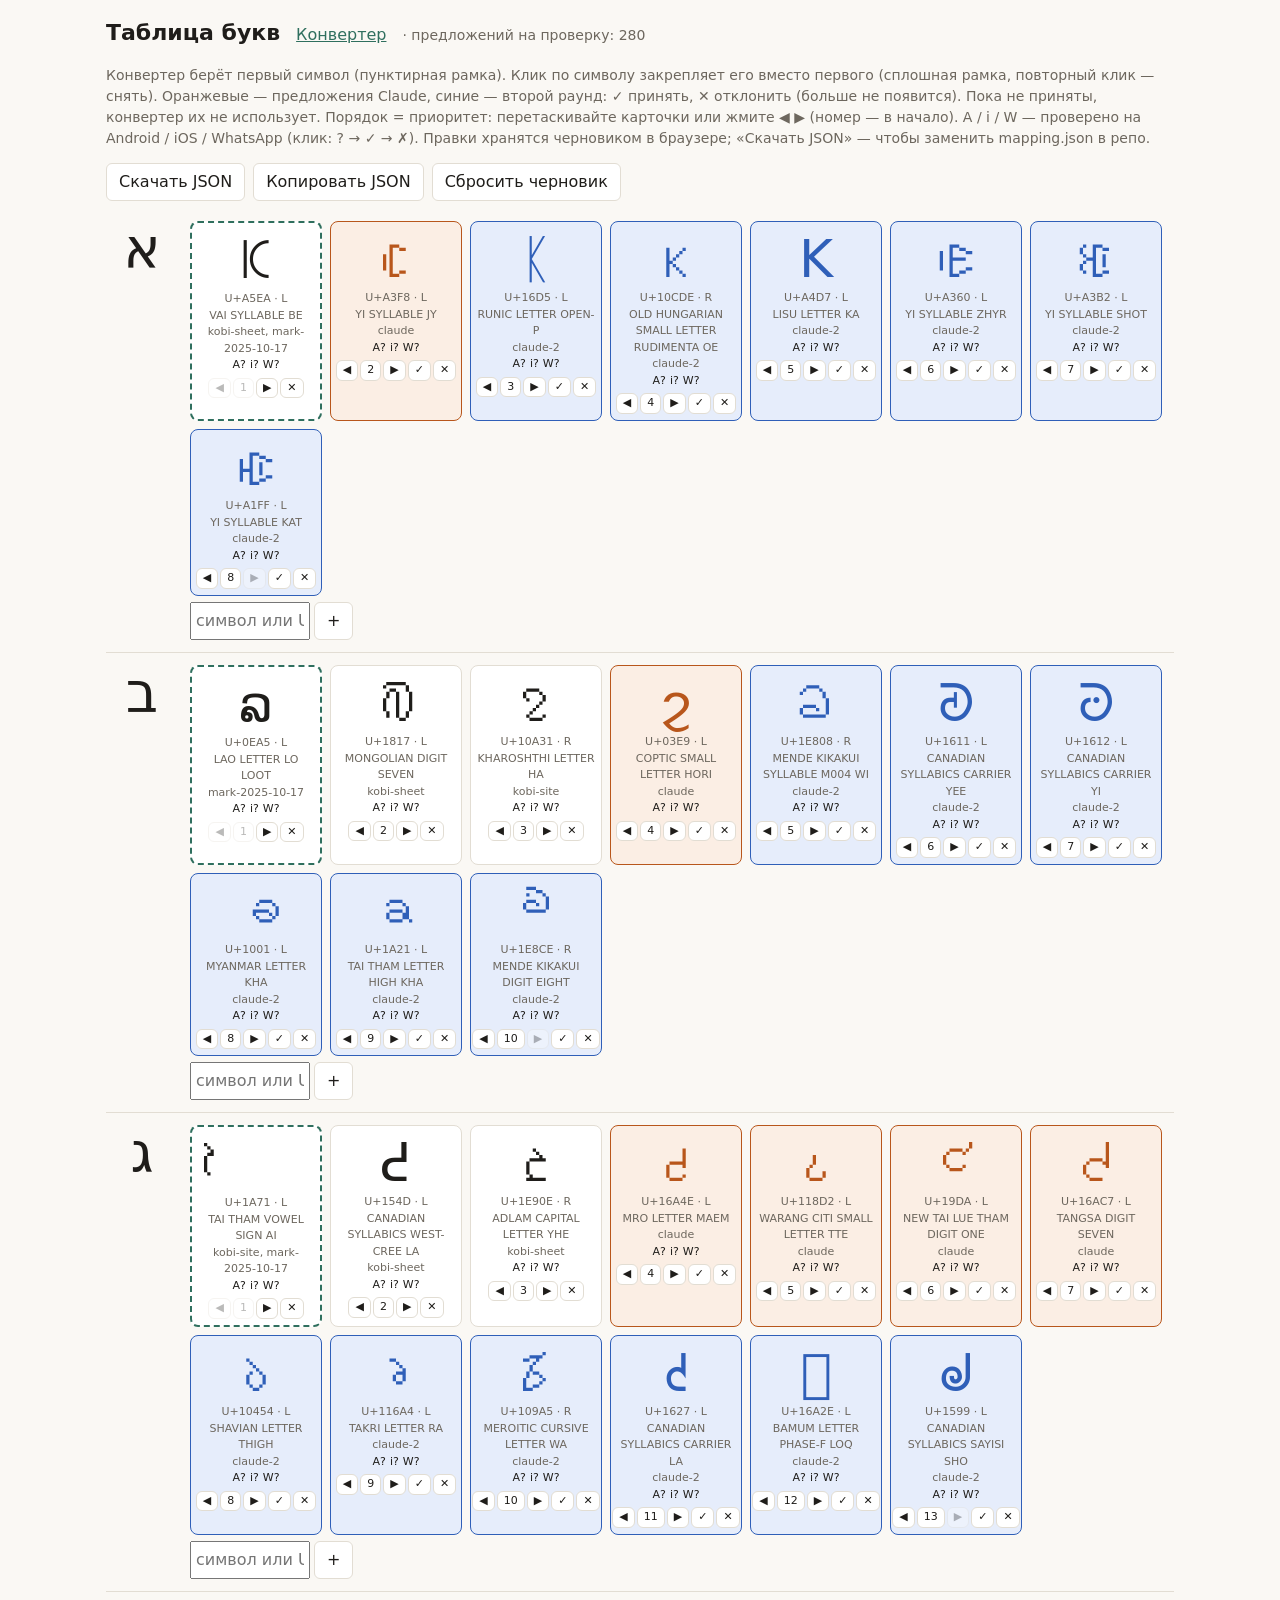
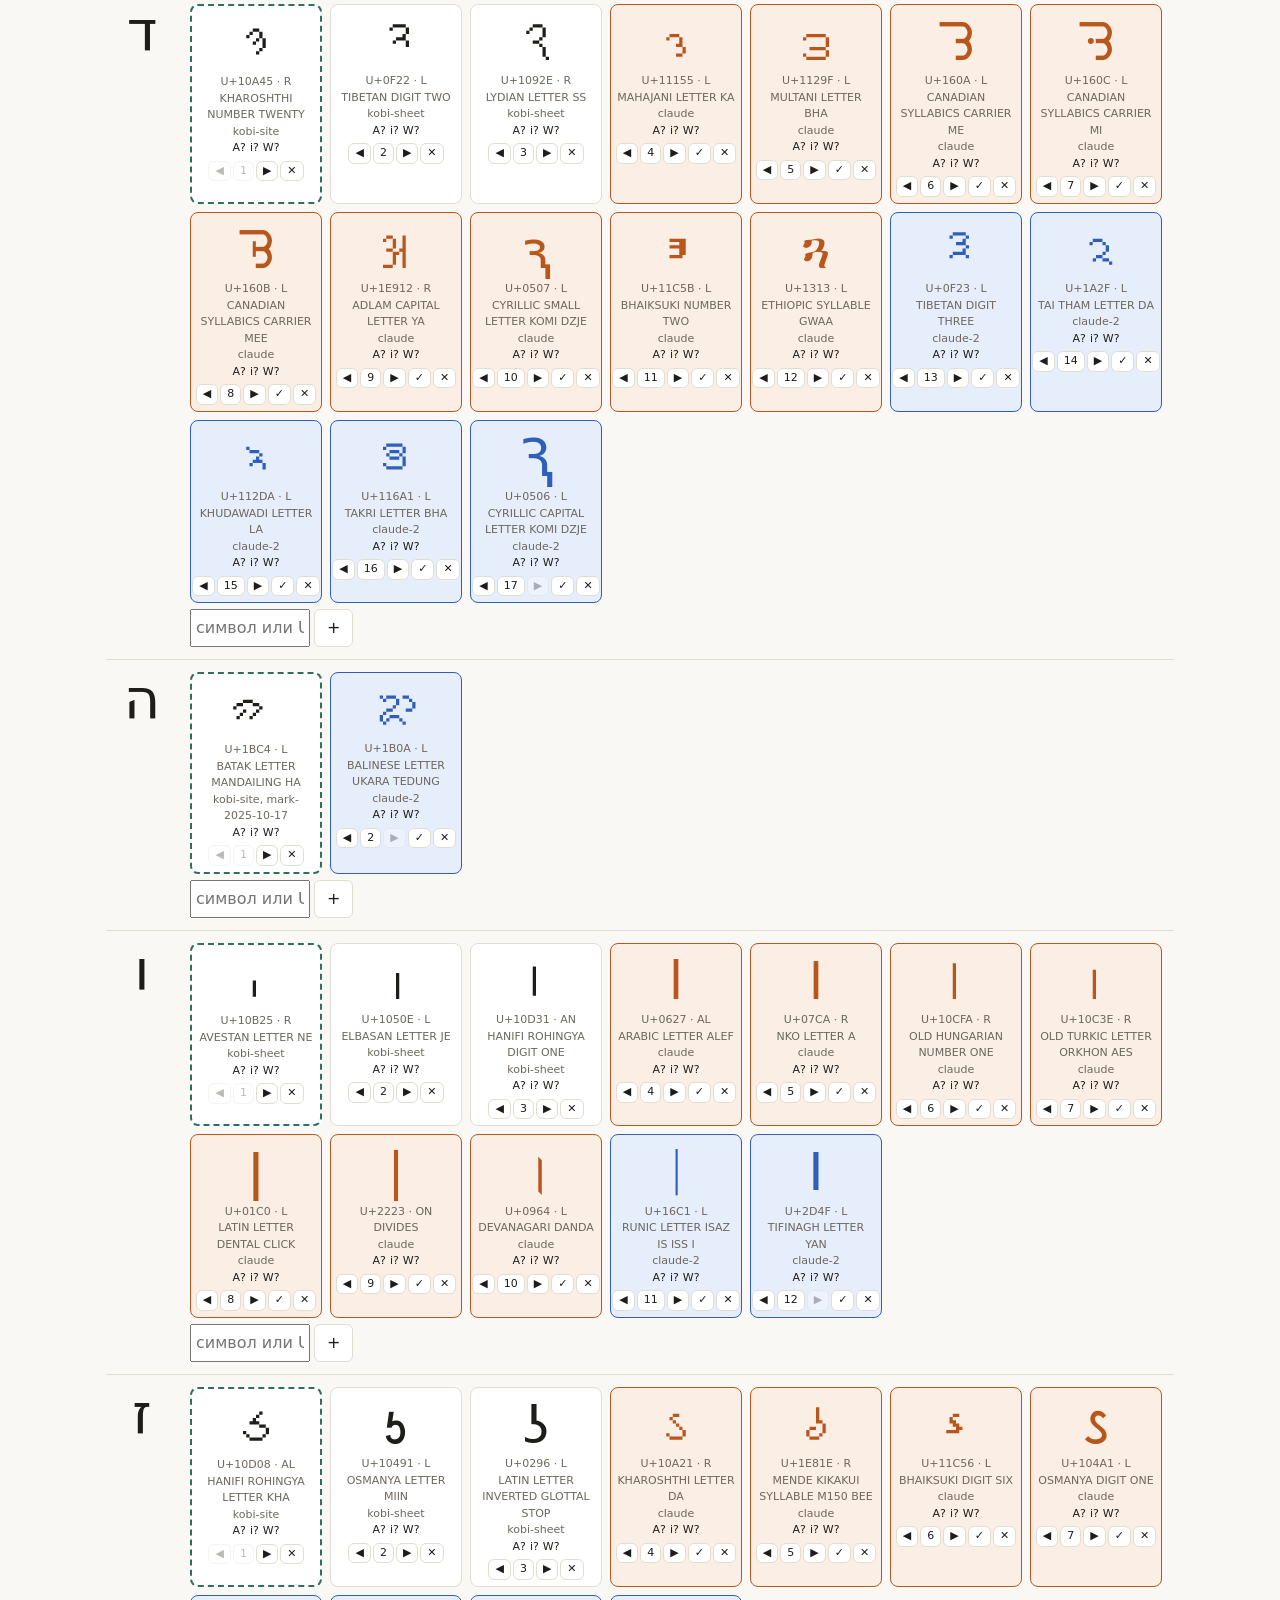
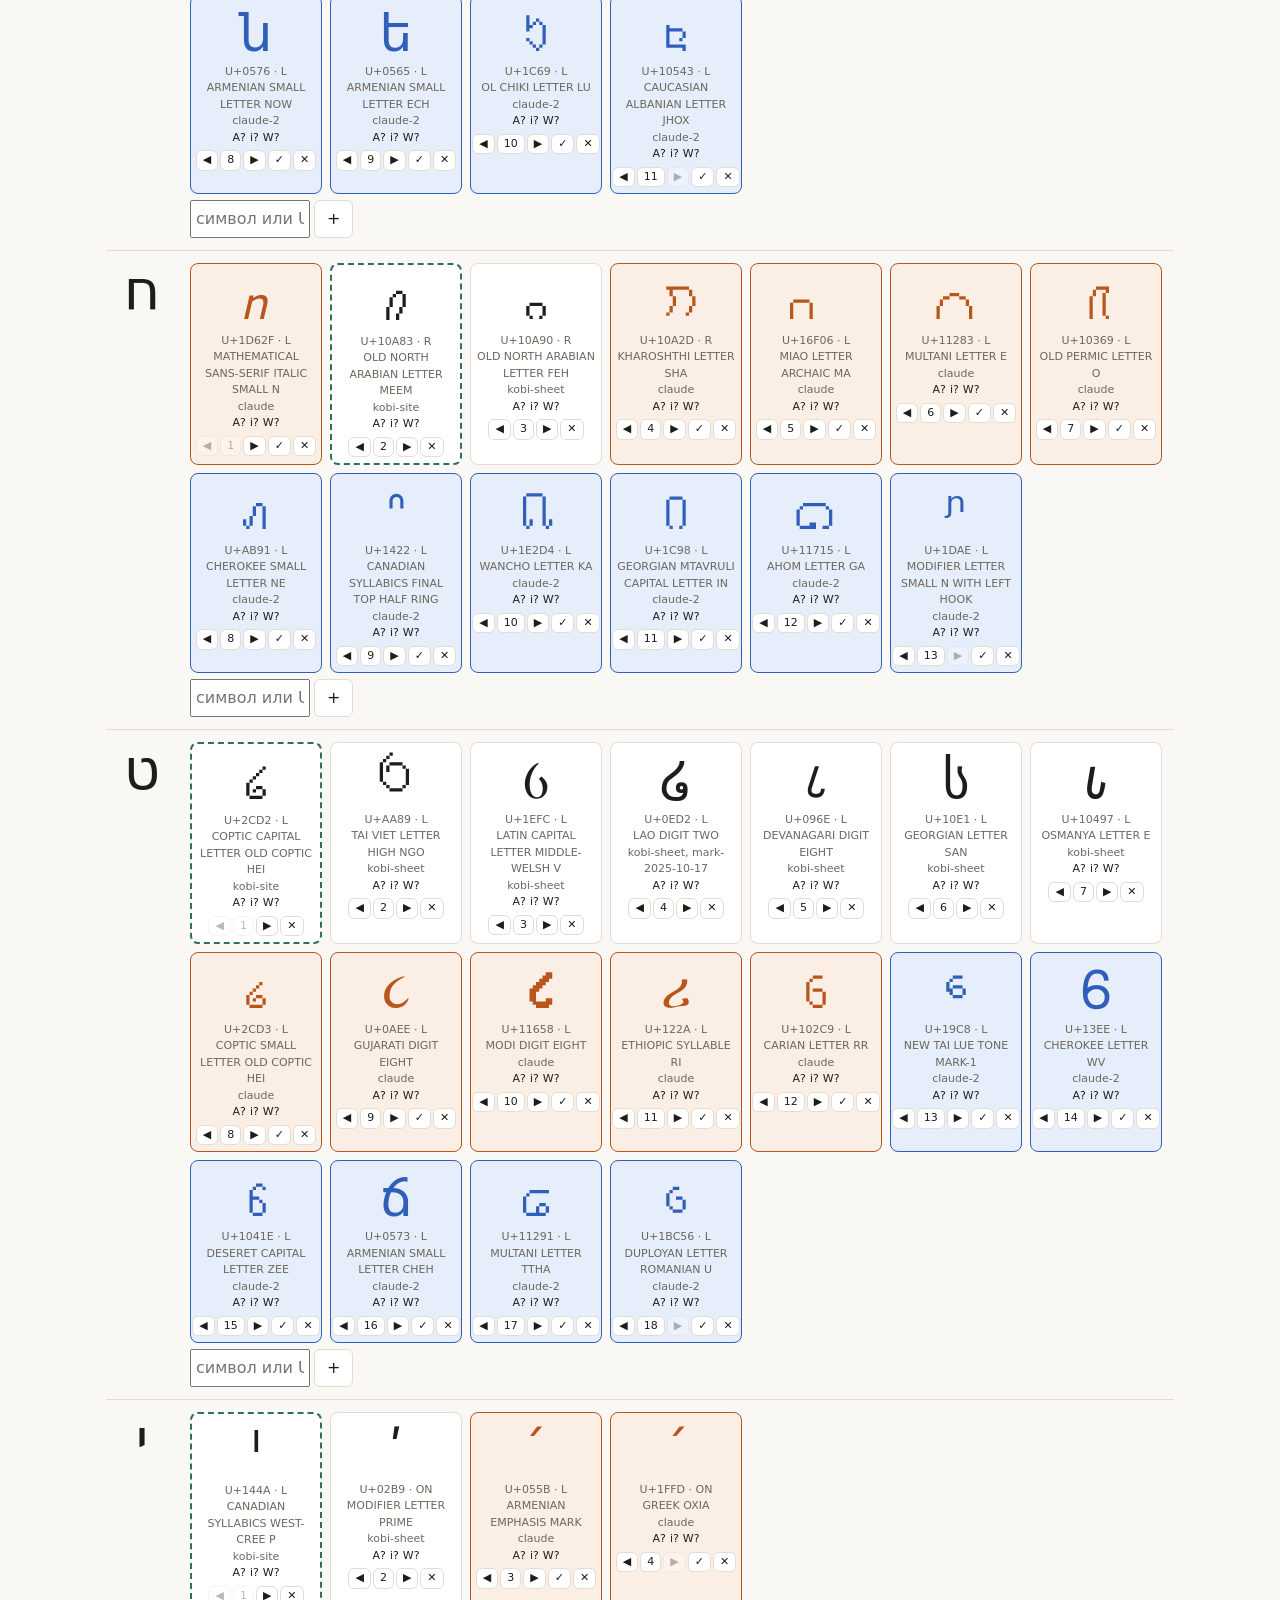
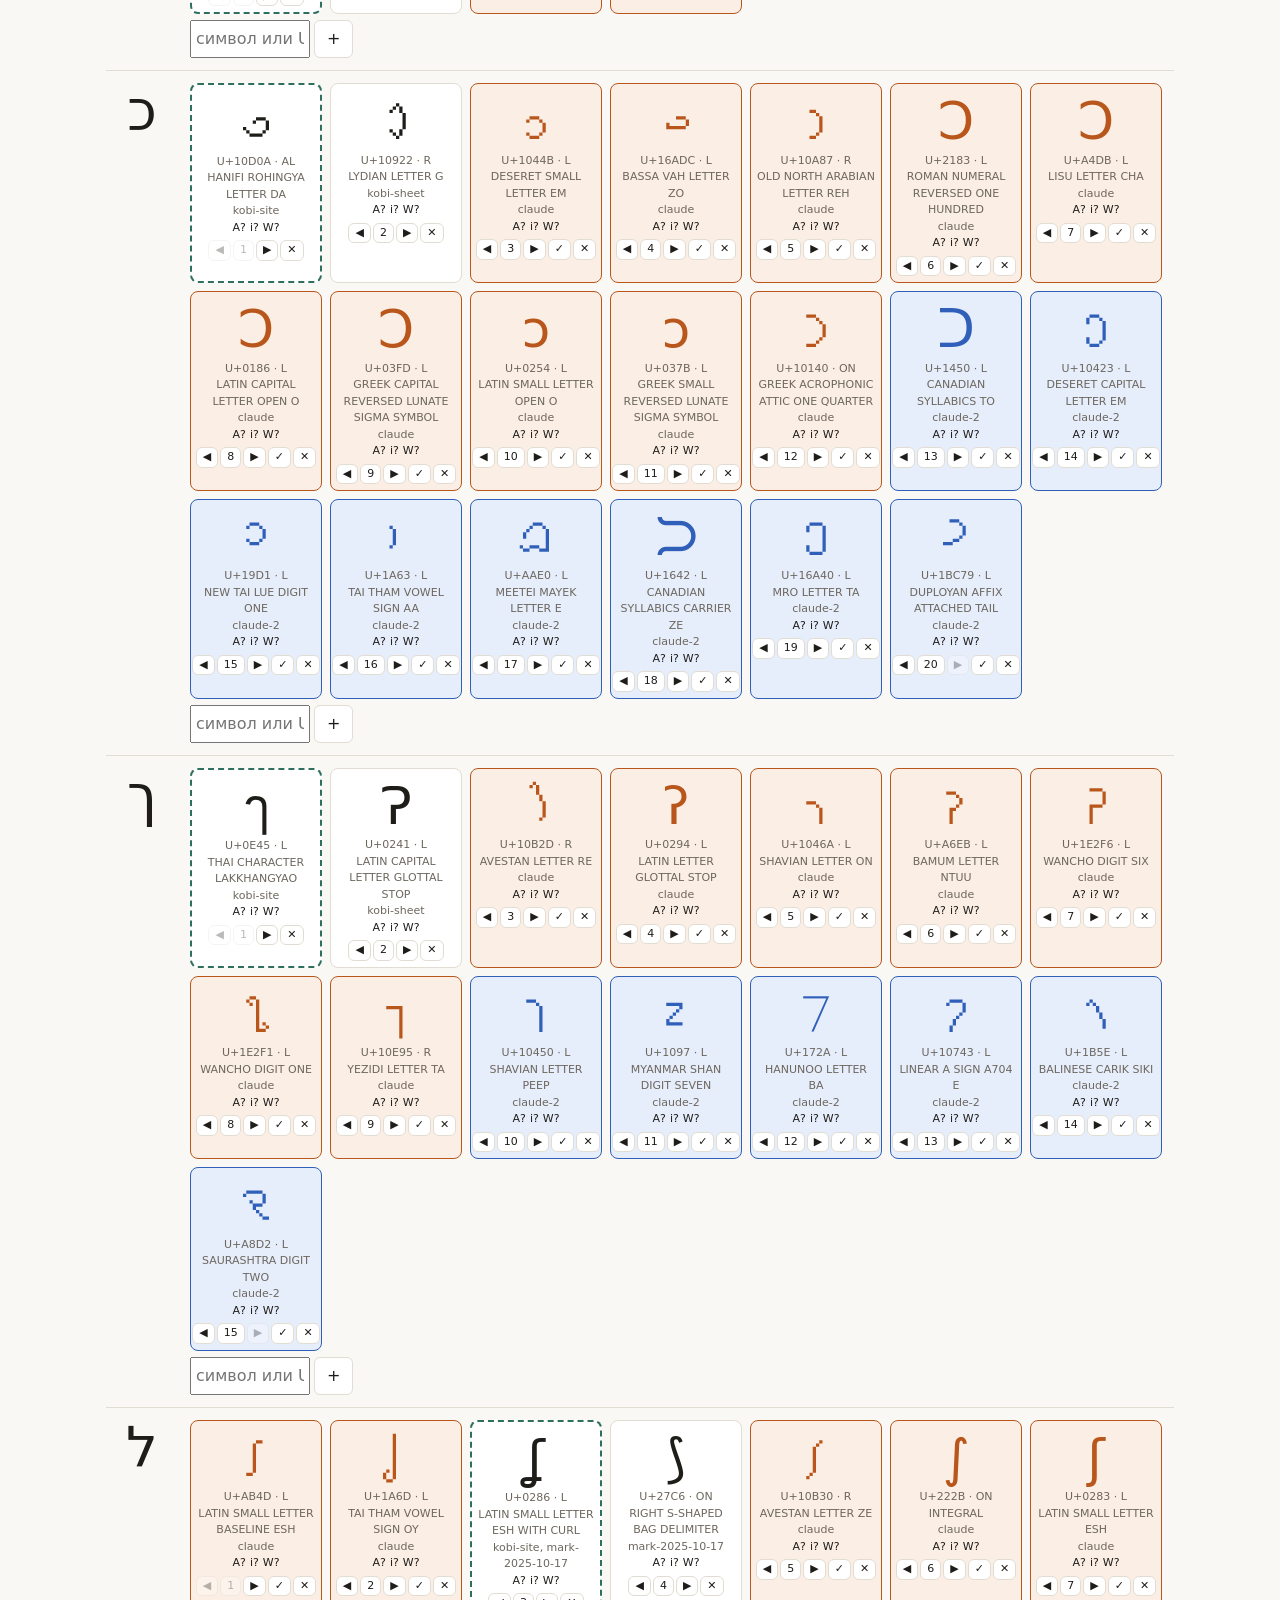
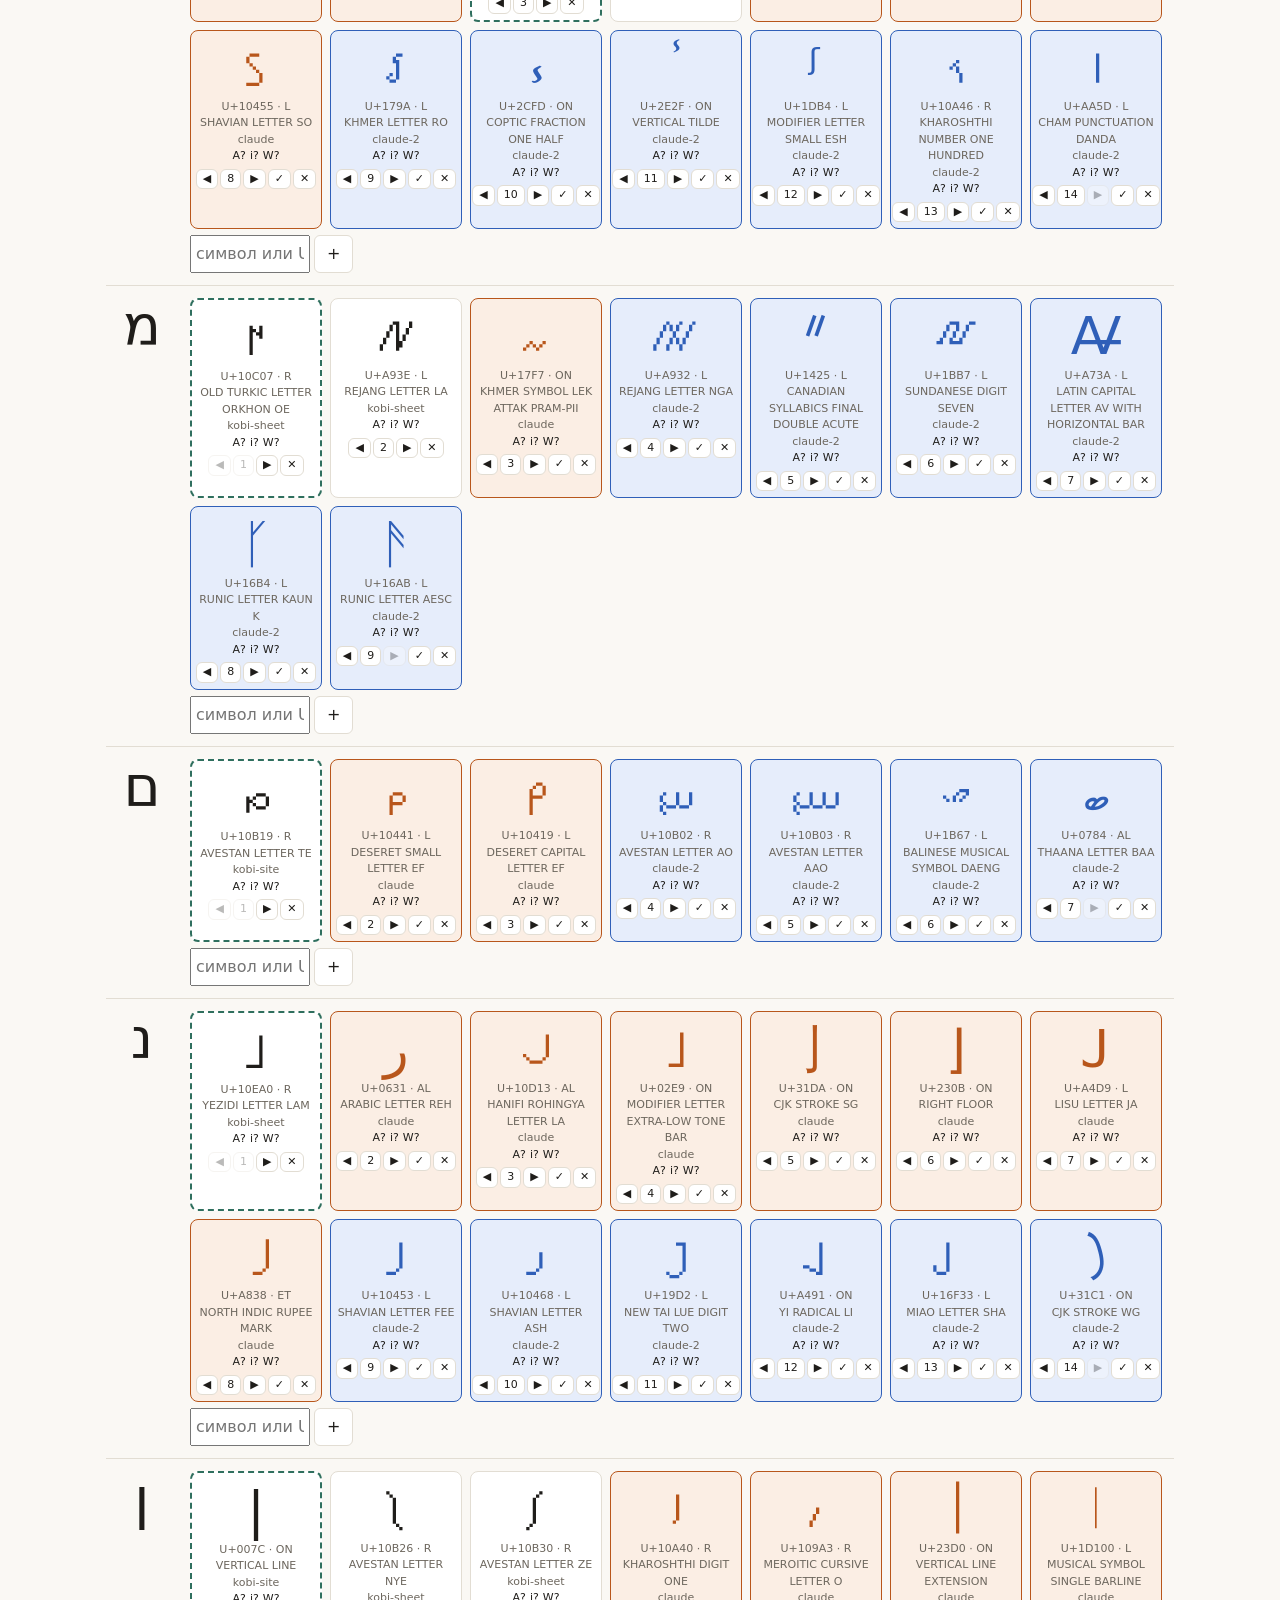
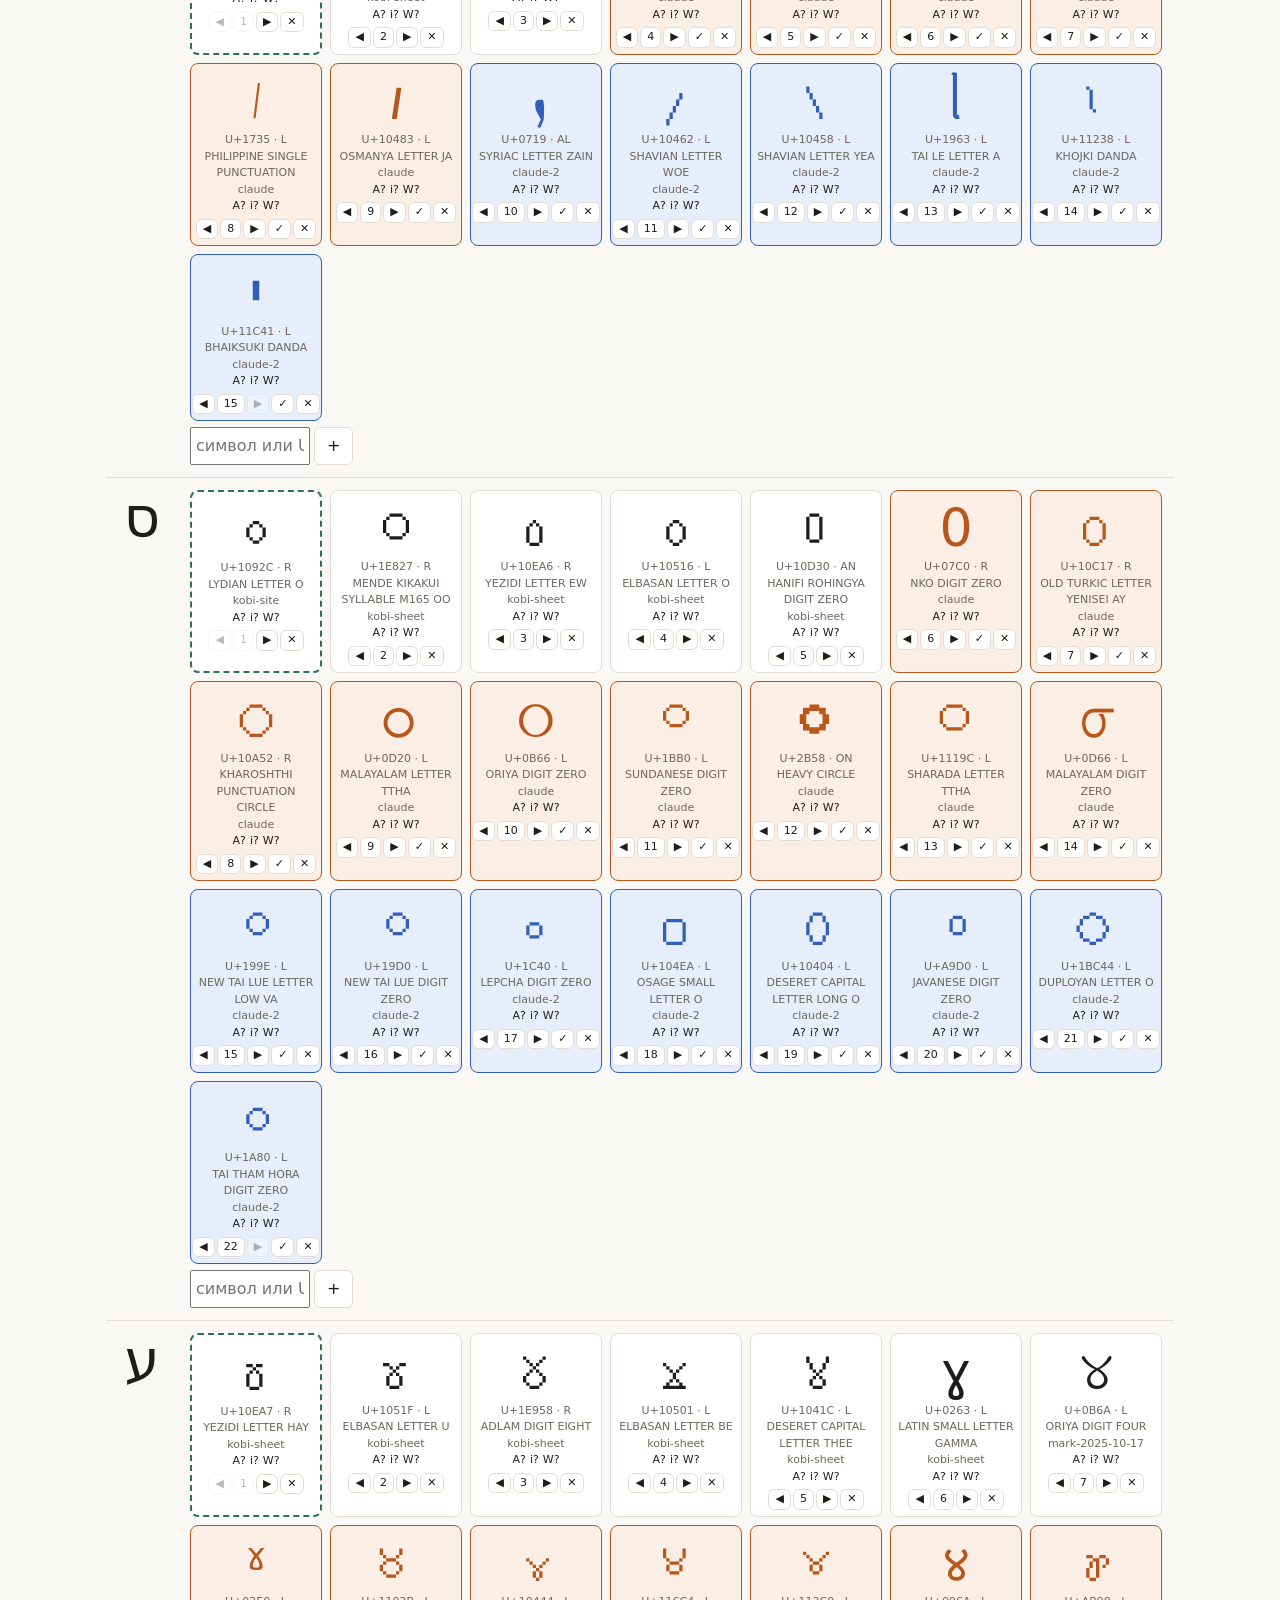
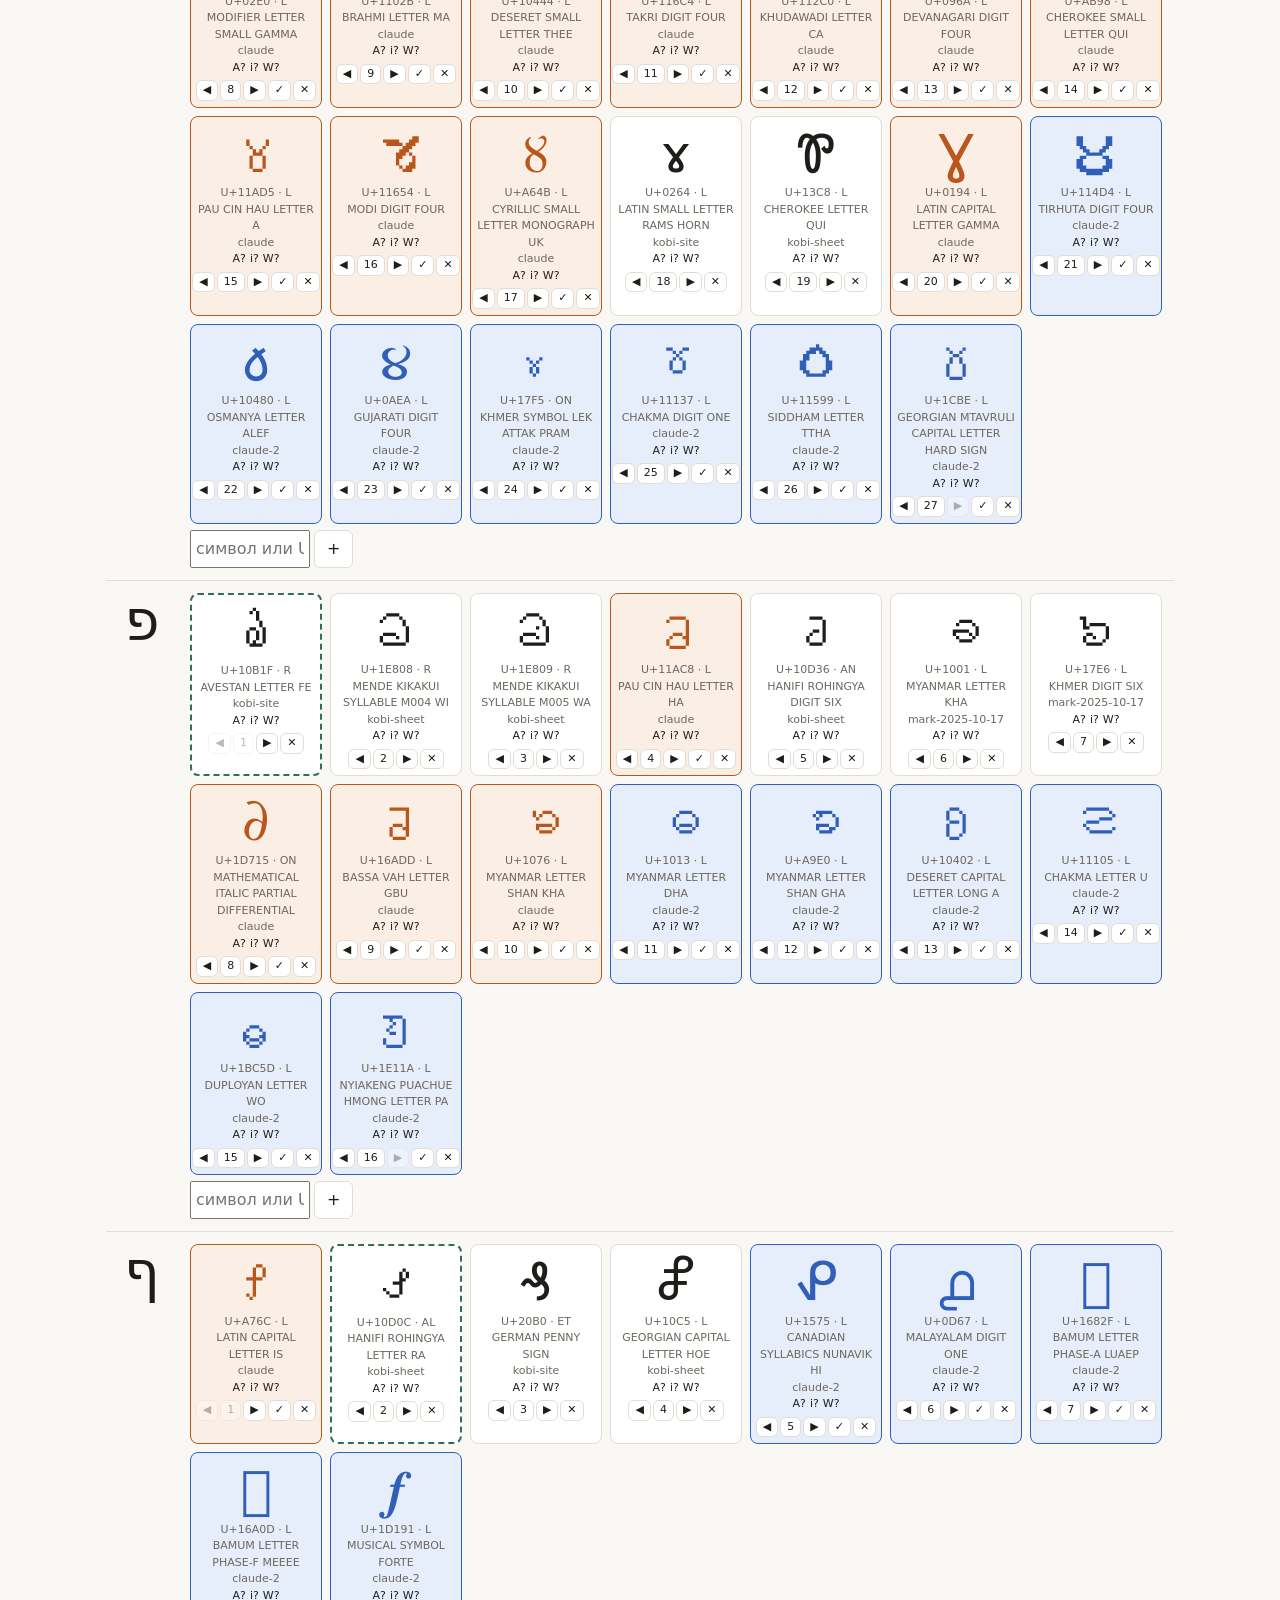
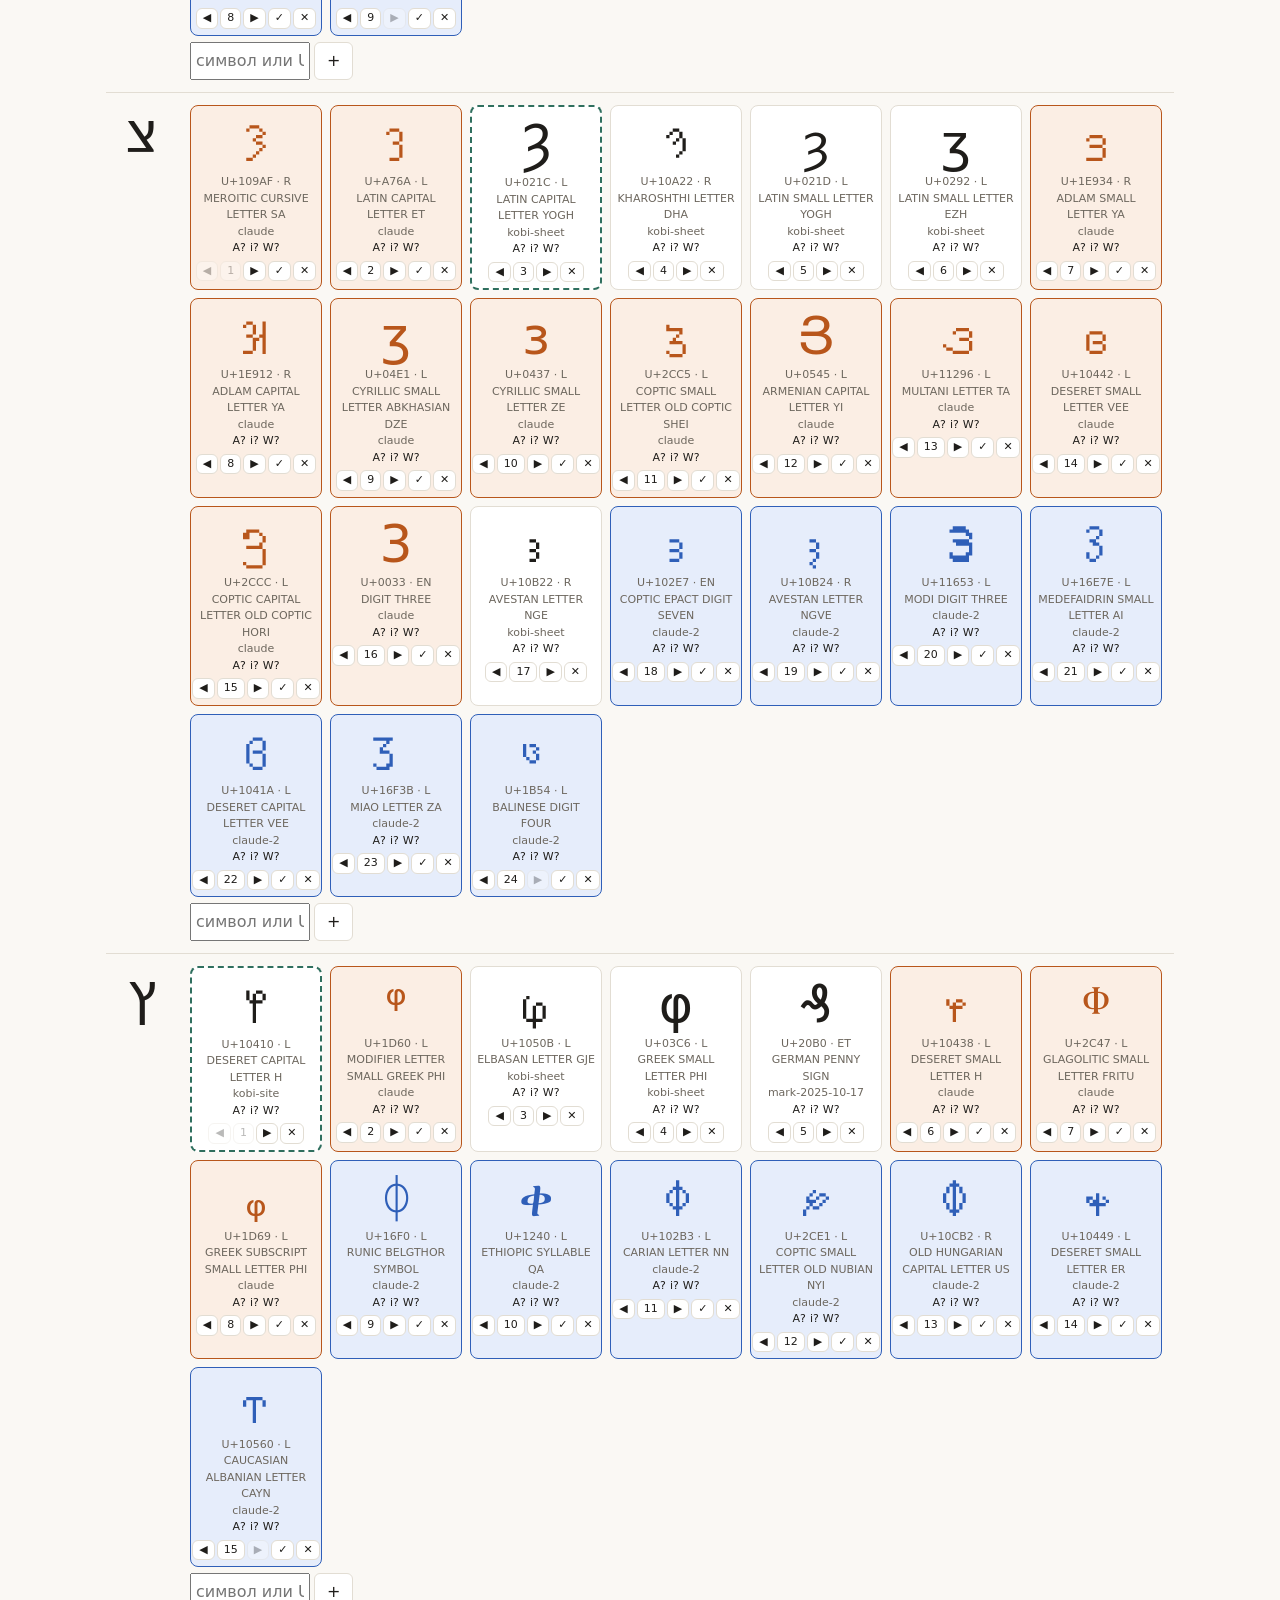
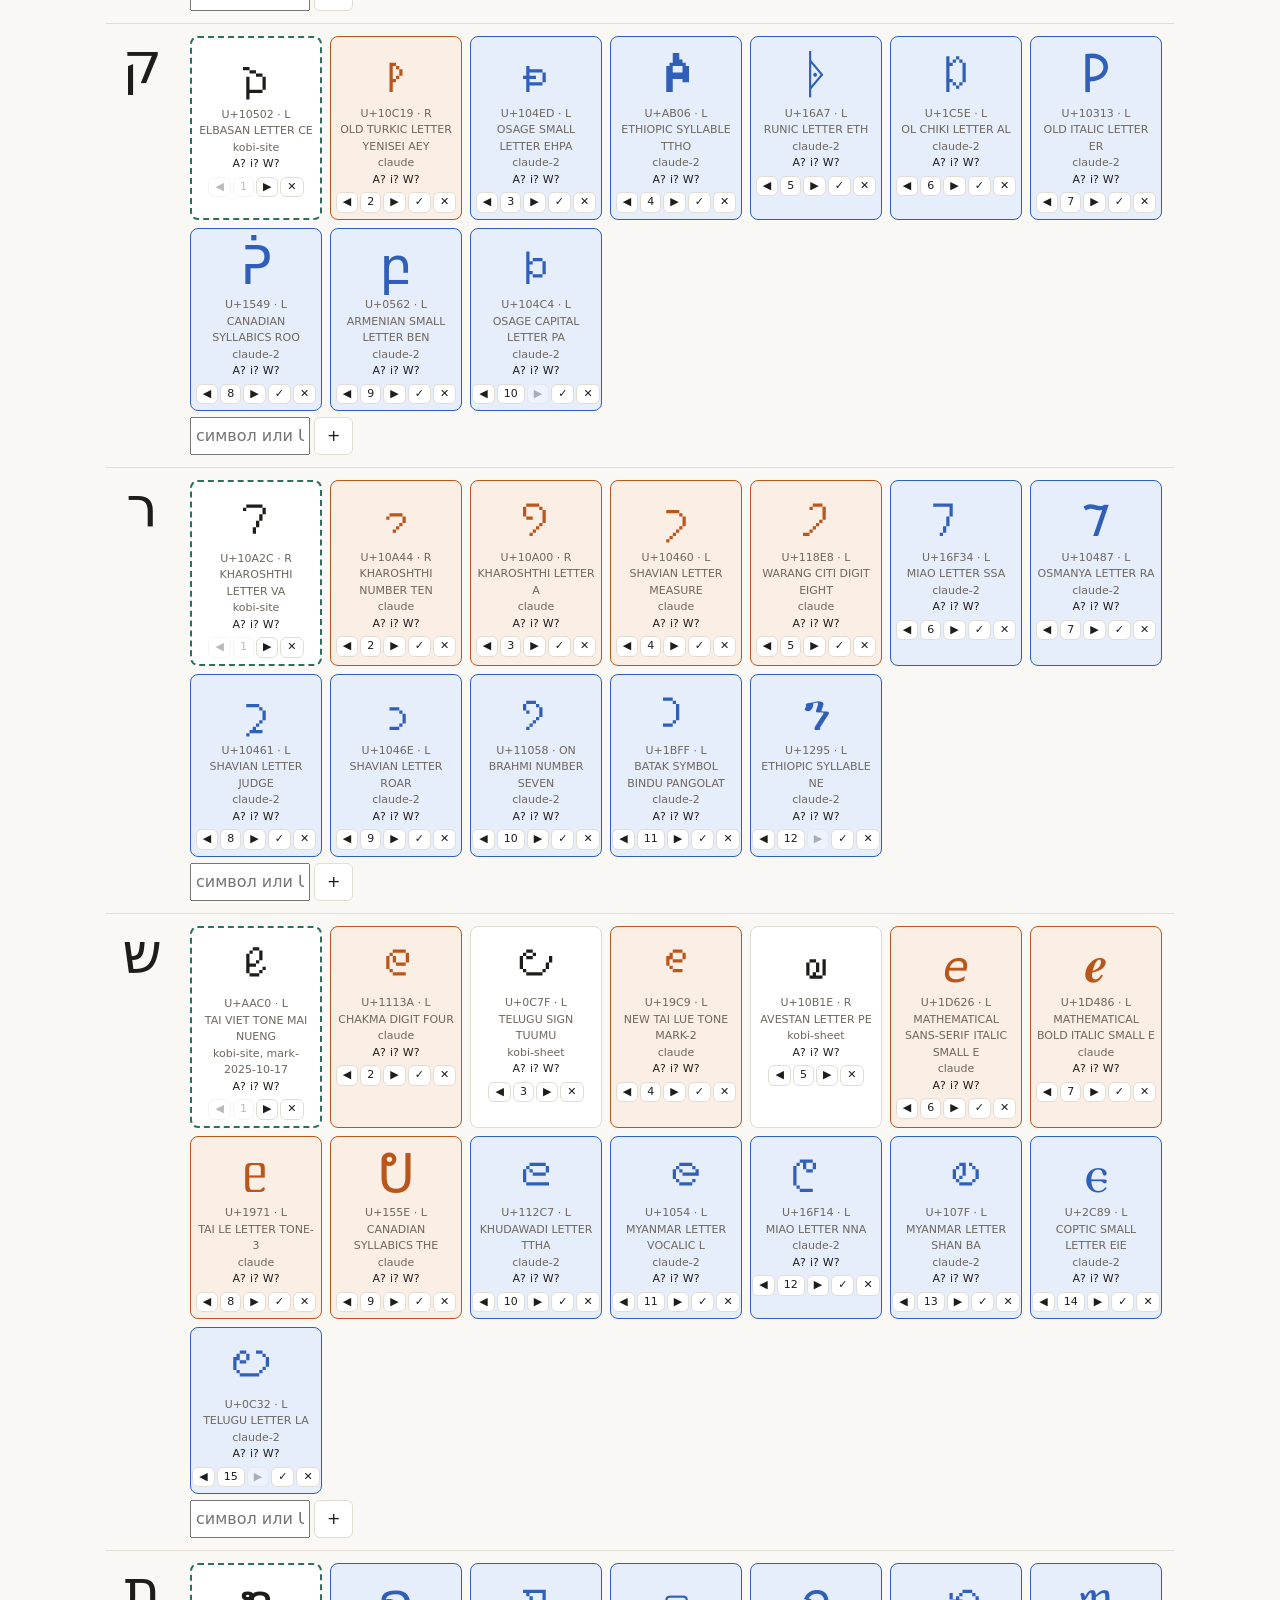
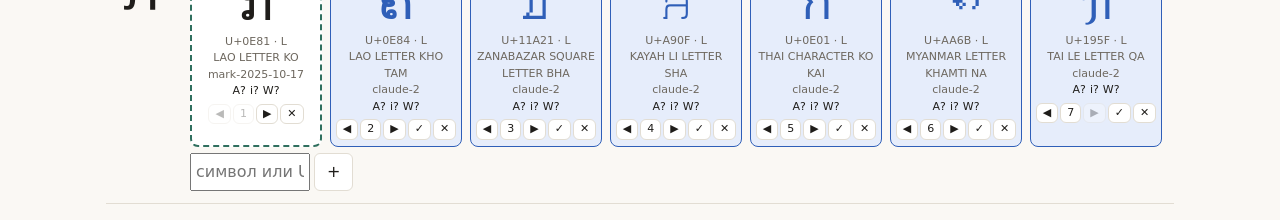
==== commit e96348ef: "Round 2: 151 more Claude-proposed lookalikes, shown in blue find_candidates.py now ranks only agains" ====
--- a/table.html
+++ b/table.html
@@ -15,7 +15,7 @@
   </nav>
   <p class="muted">
     Конвертер берёт первый символ (пунктирная рамка). Клик по символу закрепляет его вместо первого (сплошная рамка, повторный клик — снять).
-    Оранжевые — предложения Claude: ✓ принять, ✕ отклонить (больше не появится). Пока не приняты, конвертер их не использует.
+    Оранжевые — предложения Claude, синие — второй раунд: ✓ принять, ✕ отклонить (больше не появится). Пока не приняты, конвертер их не использует.
     Порядок = приоритет: перетаскивайте карточки или жмите ◀ ▶ (номер — в начало).
     A / i / W — проверено на Android / iOS / WhatsApp (клик: ? → ✓ → ✗).
     Правки хранятся черновиком в браузере; «Скачать JSON» — чтобы заменить mapping.json в репо.
@@ -83,7 +83,7 @@
         const box = document.createElement("div");
         const isDefault = !entry.chosen && usable(entry)[0] === cand;
         box.className = "cand" + (entry.chosen === cand.cp ? " chosen" : isDefault ? " default" : "")
-          + (cand.proposed ? " proposed" : "");
+          + (cand.proposed ? " proposed" : "") + (cand.proposed && cand.source.includes("claude-2") ? " round2" : "");
 
         const glyph = document.createElement("div");
         glyph.className = "glyph";
@@ -134,7 +134,7 @@
           entry.candidates = entry.candidates.filter((c) => c !== cand);
           if (entry.chosen === cand.cp) entry.chosen = null;
           // Remember rejections so the same proposal doesn't come back on the next load.
-          if (cand.source.includes("claude")) entry.rejected = [...(entry.rejected || []), cand.cp];
+          if (cand.source.some((s) => s.startsWith("claude"))) entry.rejected = [...(entry.rejected || []), cand.cp];
           save();
           render();
         });
--- a/style.css
+++ b/style.css
@@ -8,6 +8,8 @@
   --accent-soft: #dcefe8;
   --proposed: #b8561b;
   --proposed-bg: #fbeee4;
+  --proposed2: #2f5fb8;
+  --proposed2-bg: #e6edfb;
 }
 @media (prefers-color-scheme: dark) {
   :root {
@@ -20,6 +22,8 @@
     --accent-soft: #23362f;
     --proposed: #f0a061;
     --proposed-bg: #33261c;
+    --proposed2: #8fb4f5;
+    --proposed2-bg: #1c2638;
   }
 }
 * { box-sizing: border-box; }
@@ -84,6 +88,8 @@
 .cand.default { border: 2px dashed var(--accent); }
 .cand.proposed { background: var(--proposed-bg); border-color: var(--proposed); }
 .cand.proposed .glyph { color: var(--proposed); }
+.cand.proposed.round2 { background: var(--proposed2-bg); border-color: var(--proposed2); }
+.cand.proposed.round2 .glyph { color: var(--proposed2); }
 .cand.dragging { opacity: 0.4; }
 .cand.over { outline: 2px dashed var(--accent); }
 .cand .tools { display: flex; justify-content: center; gap: 2px; margin-top: 4px; }
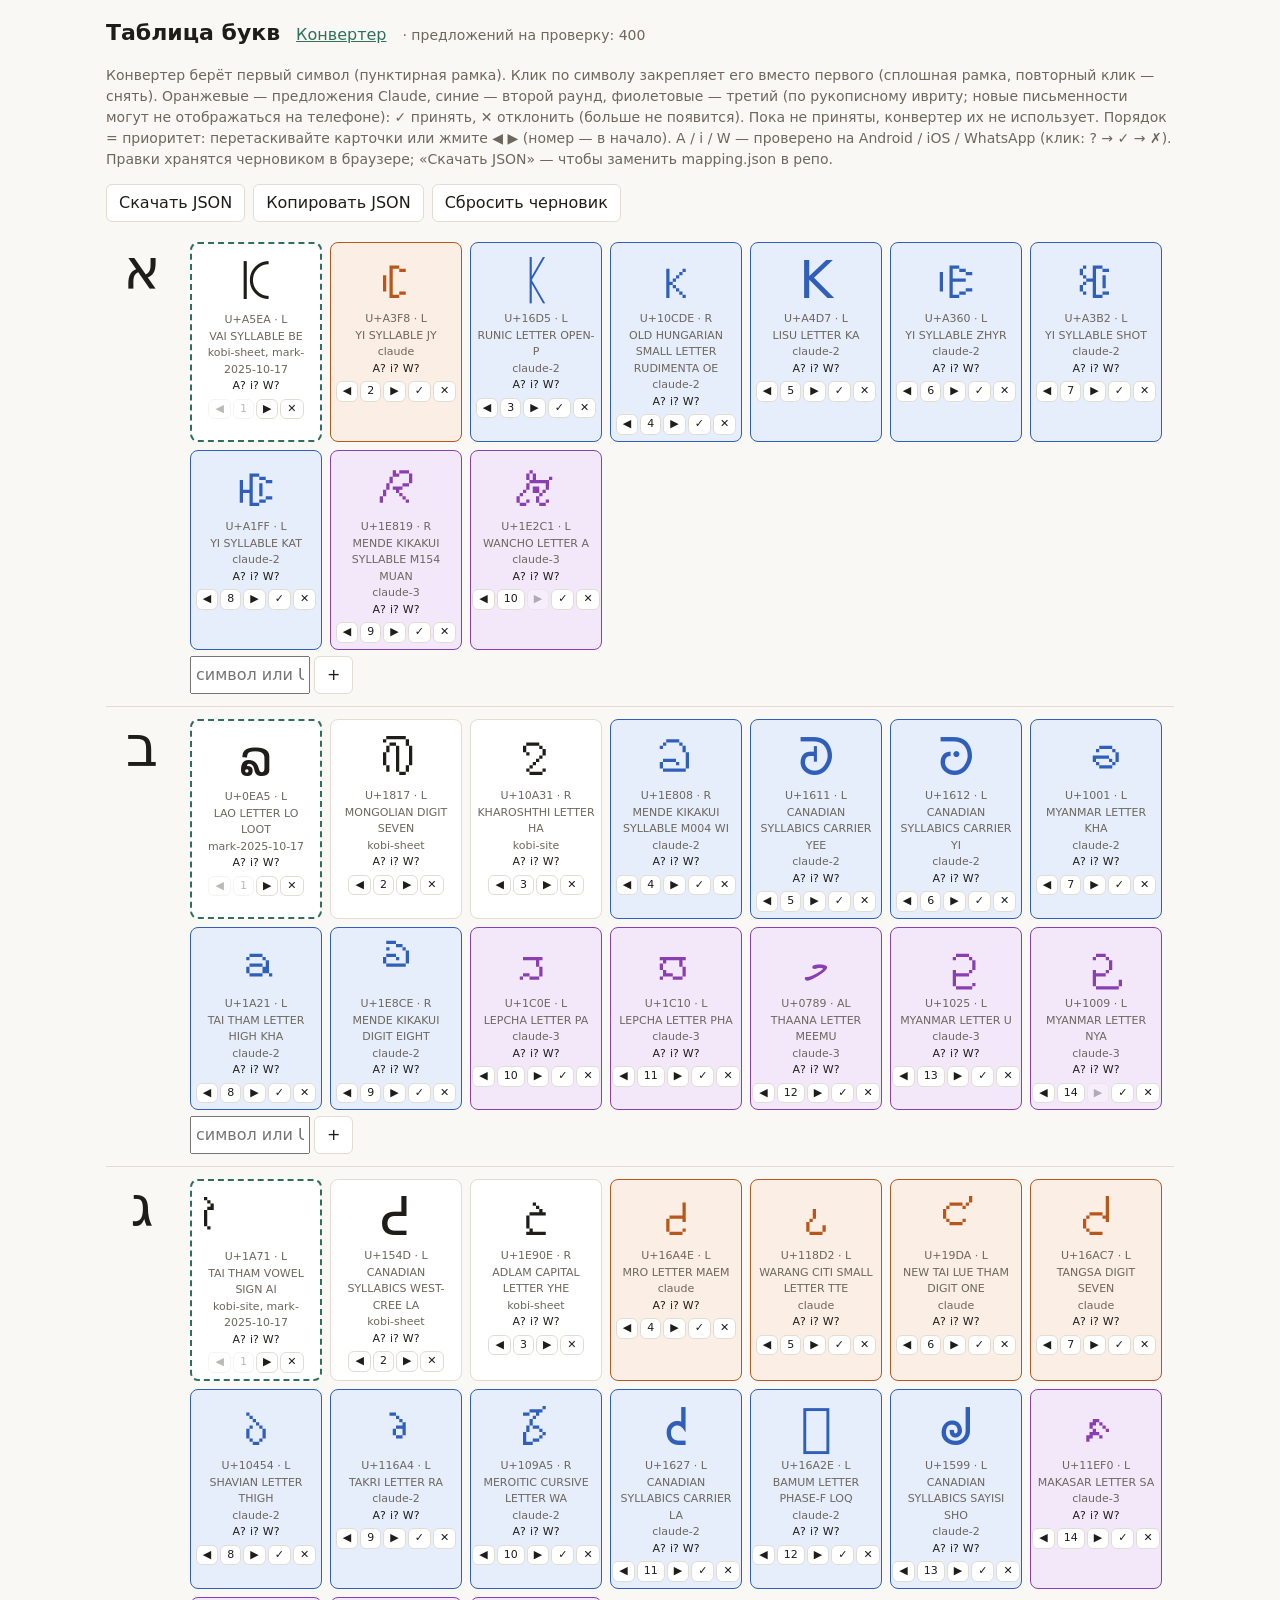
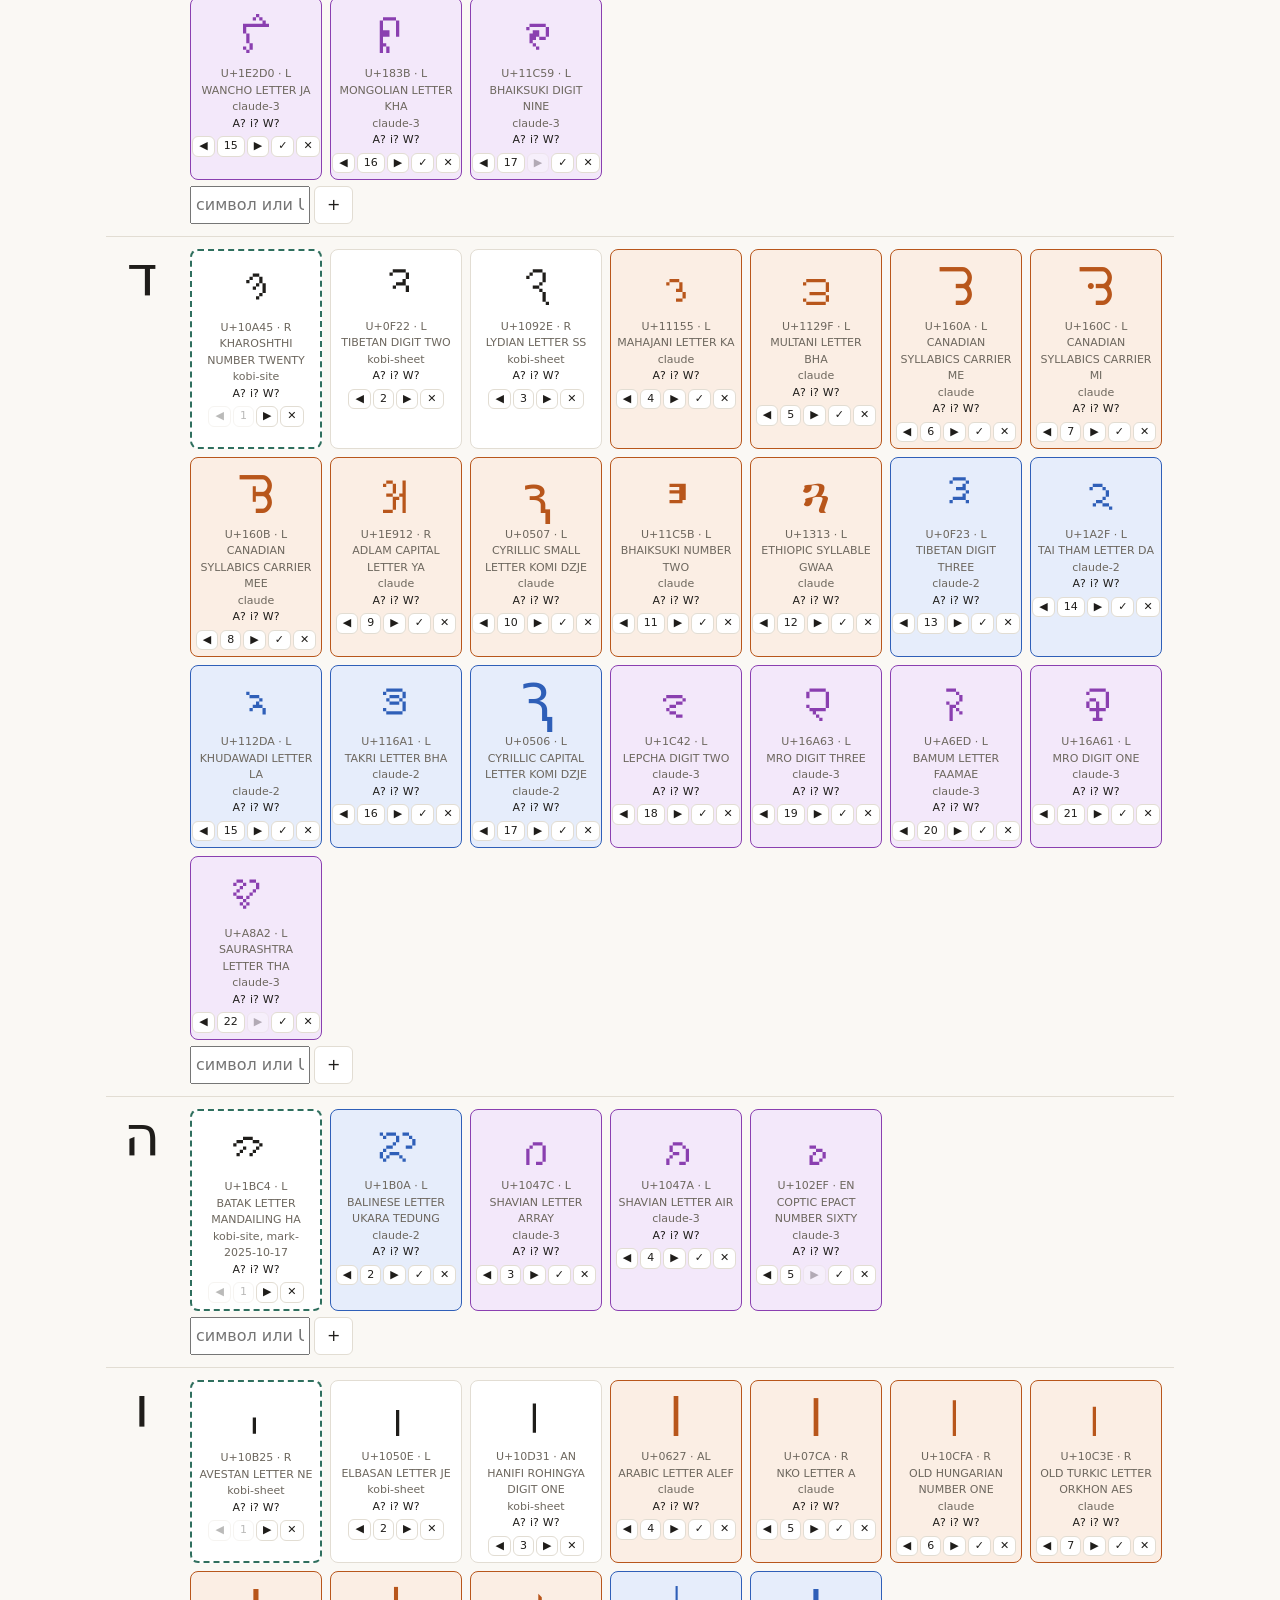
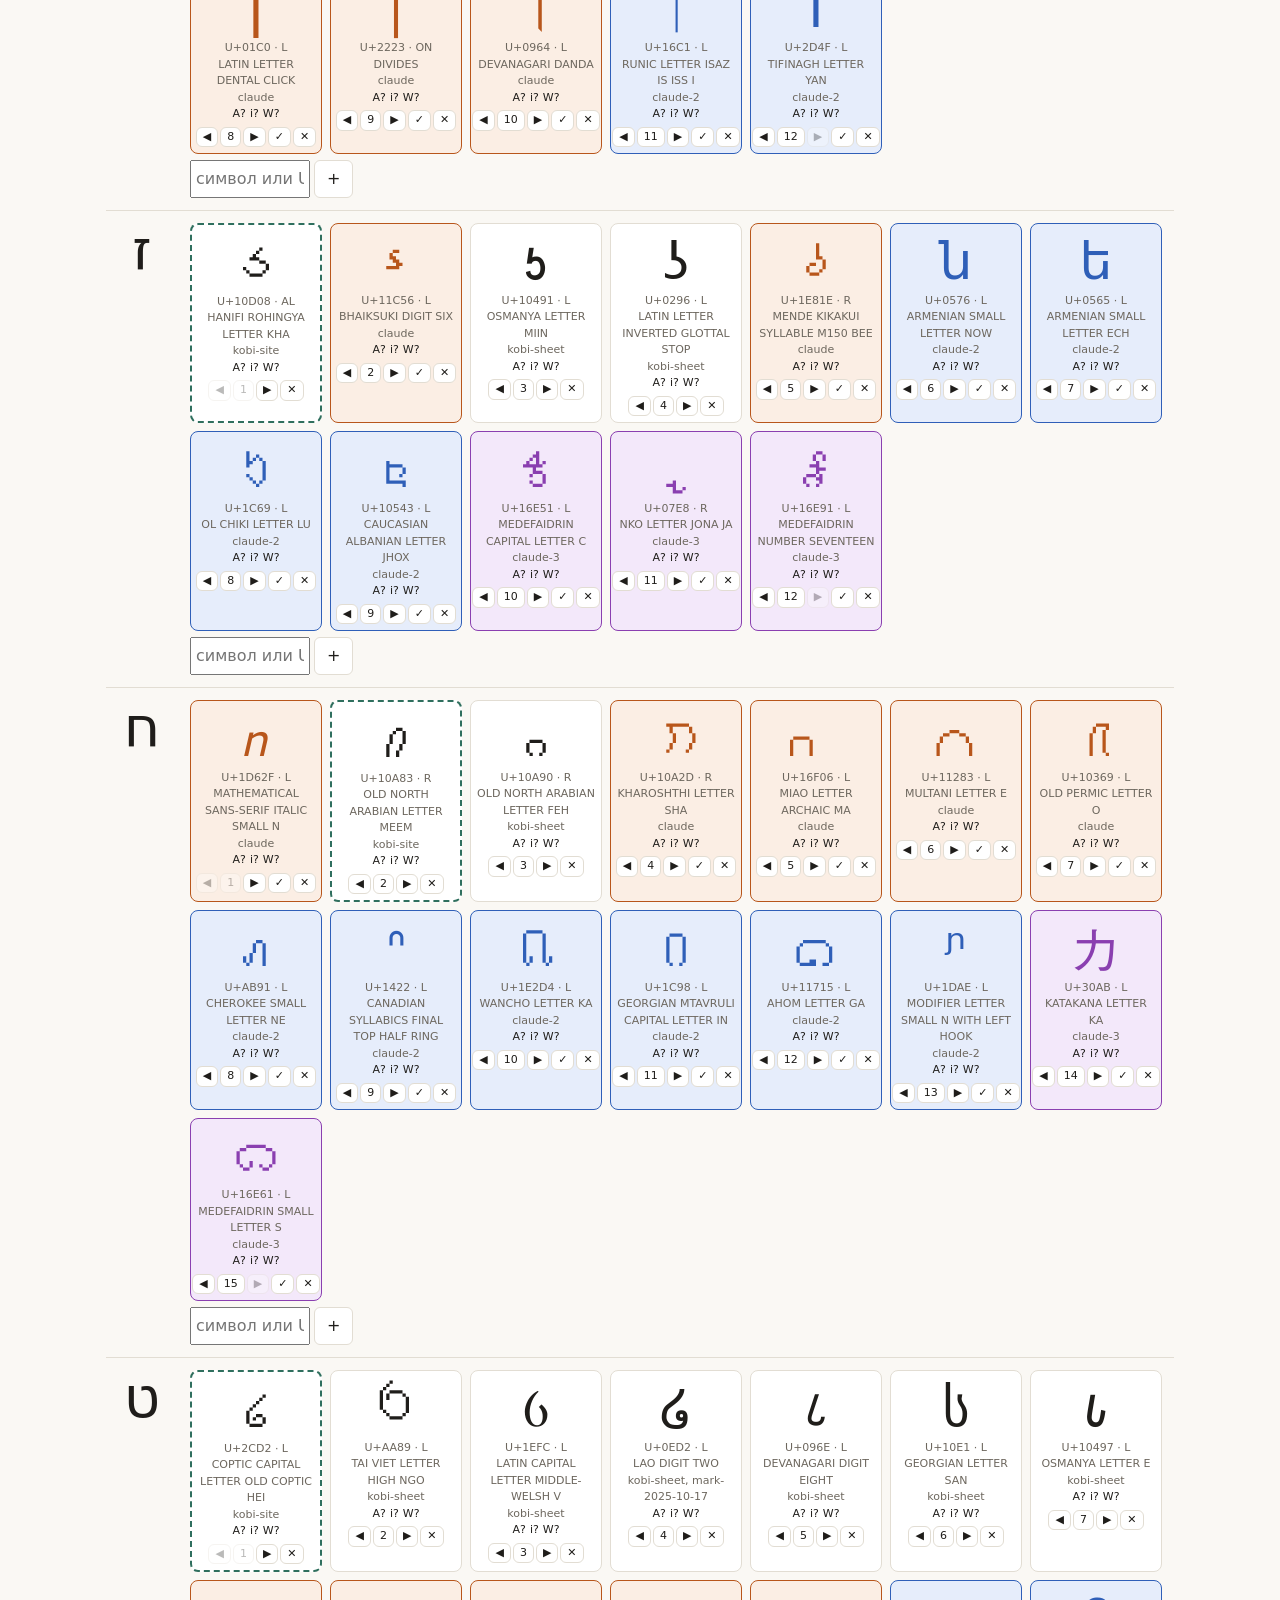
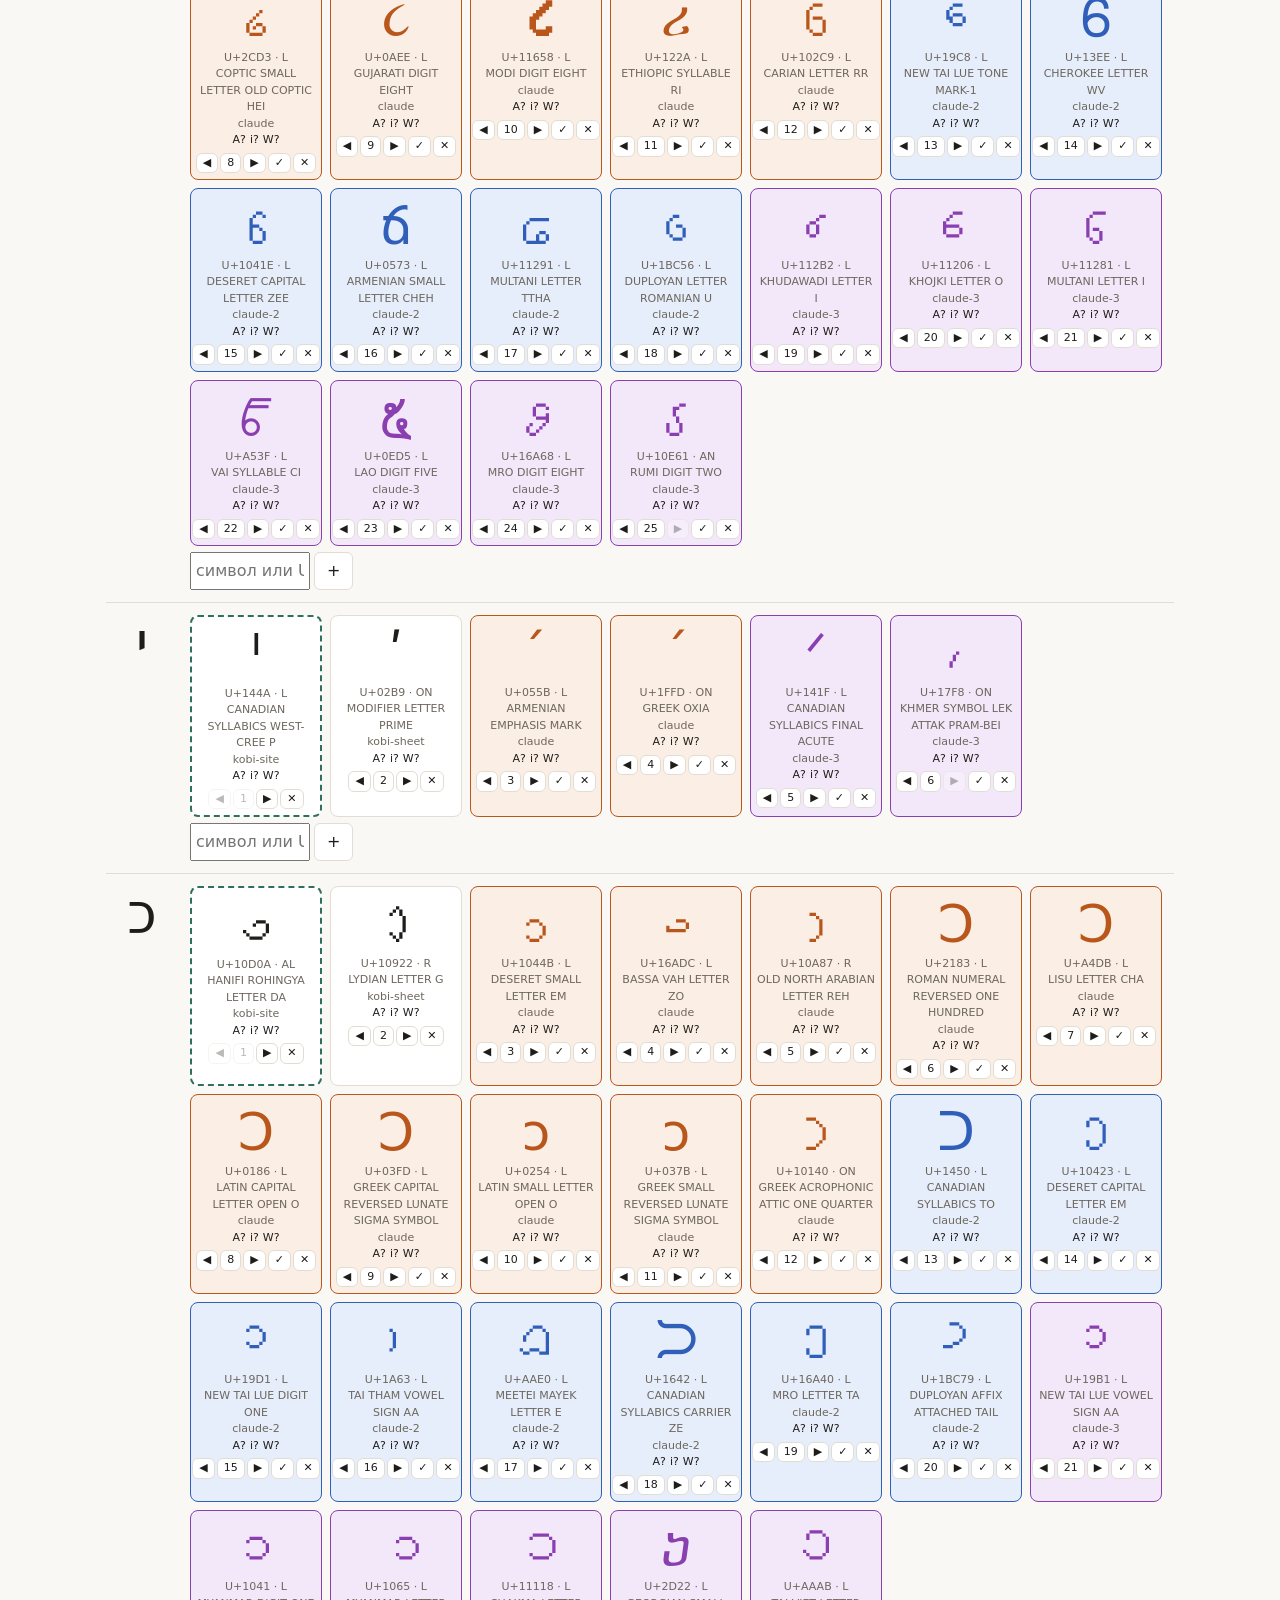
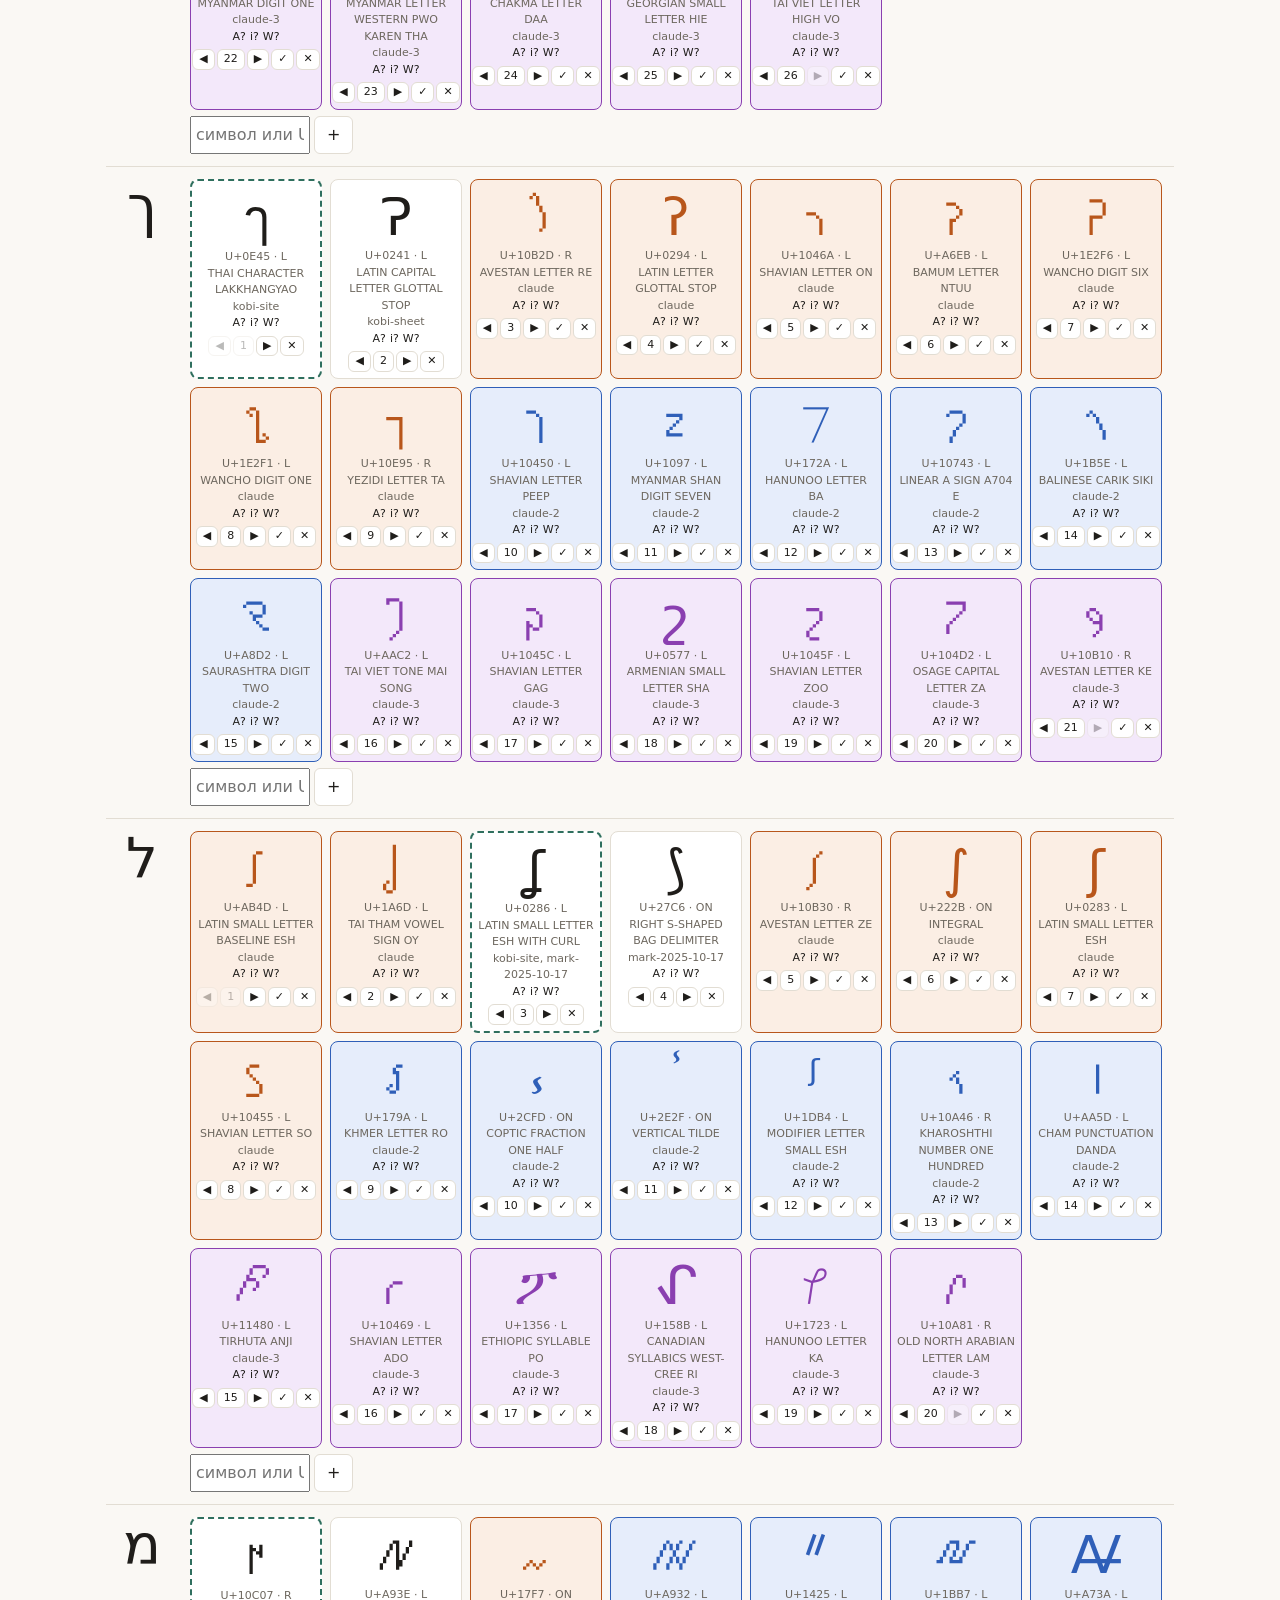
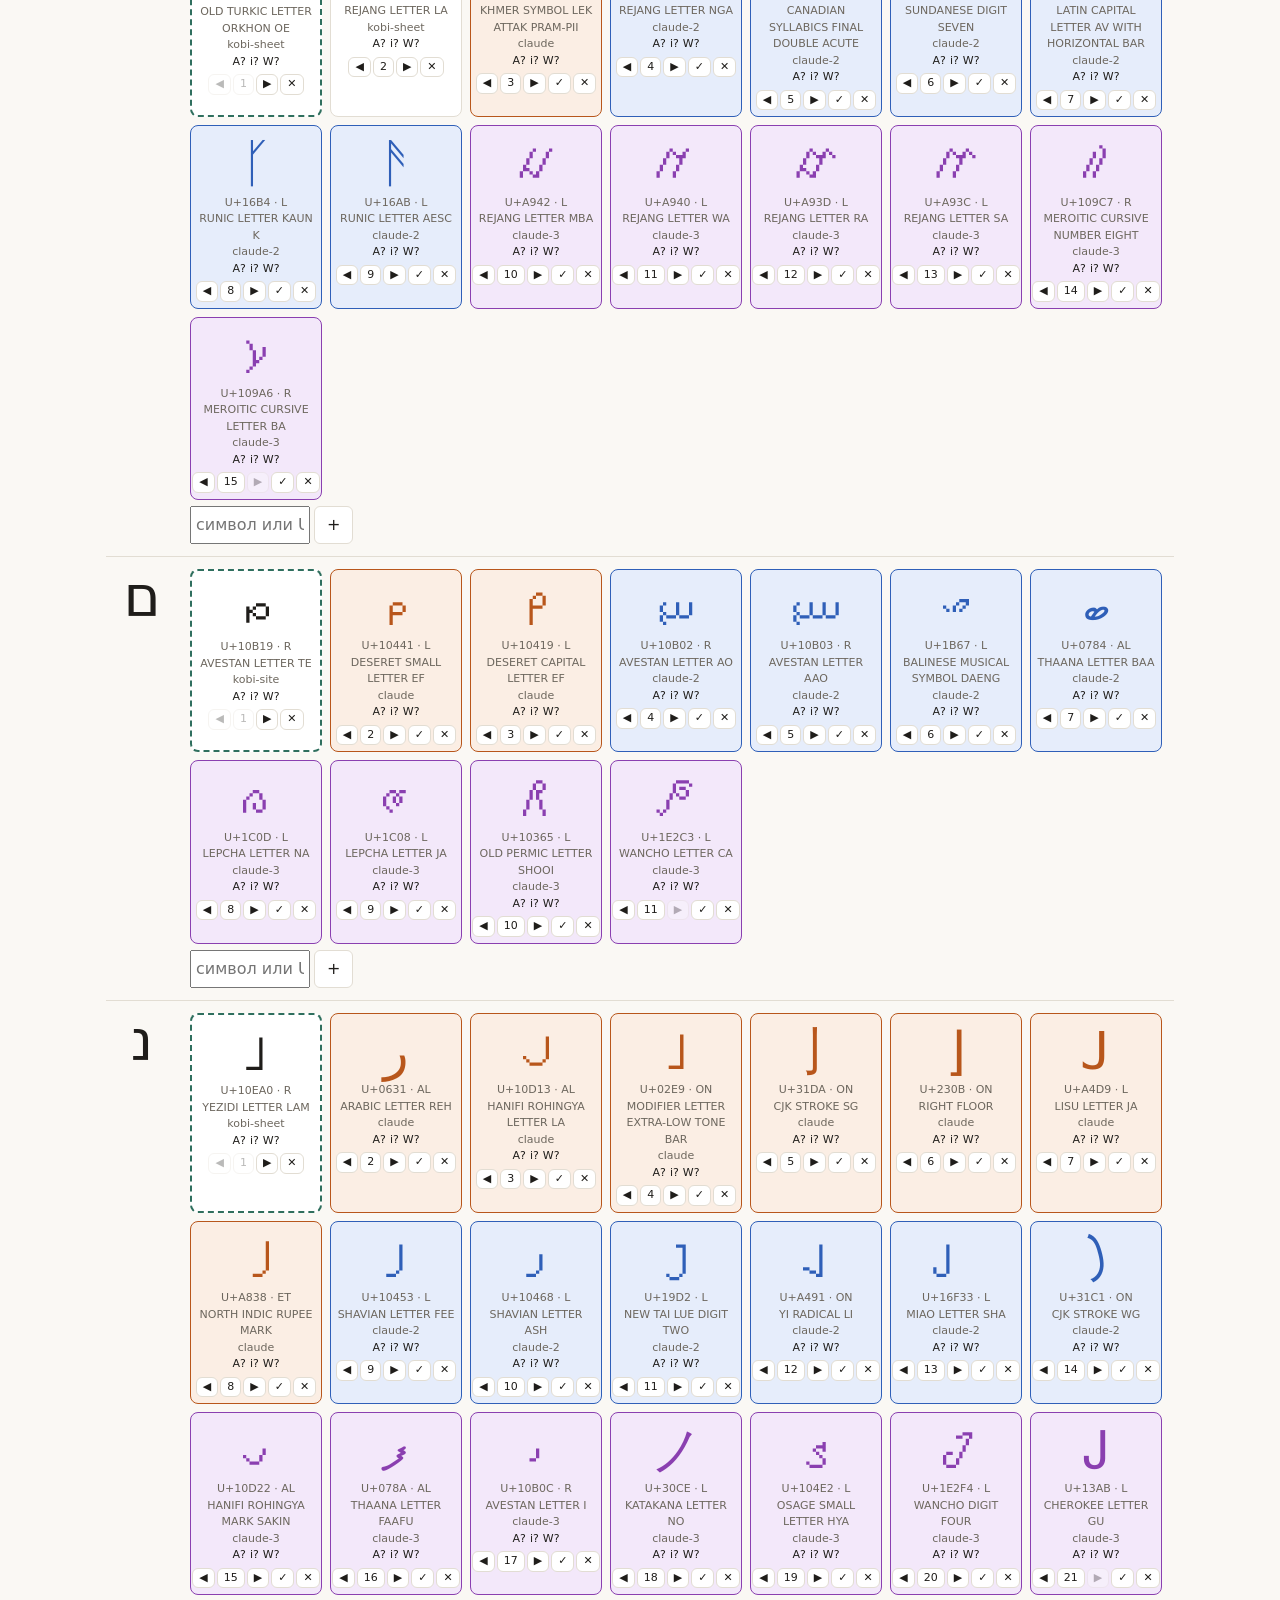
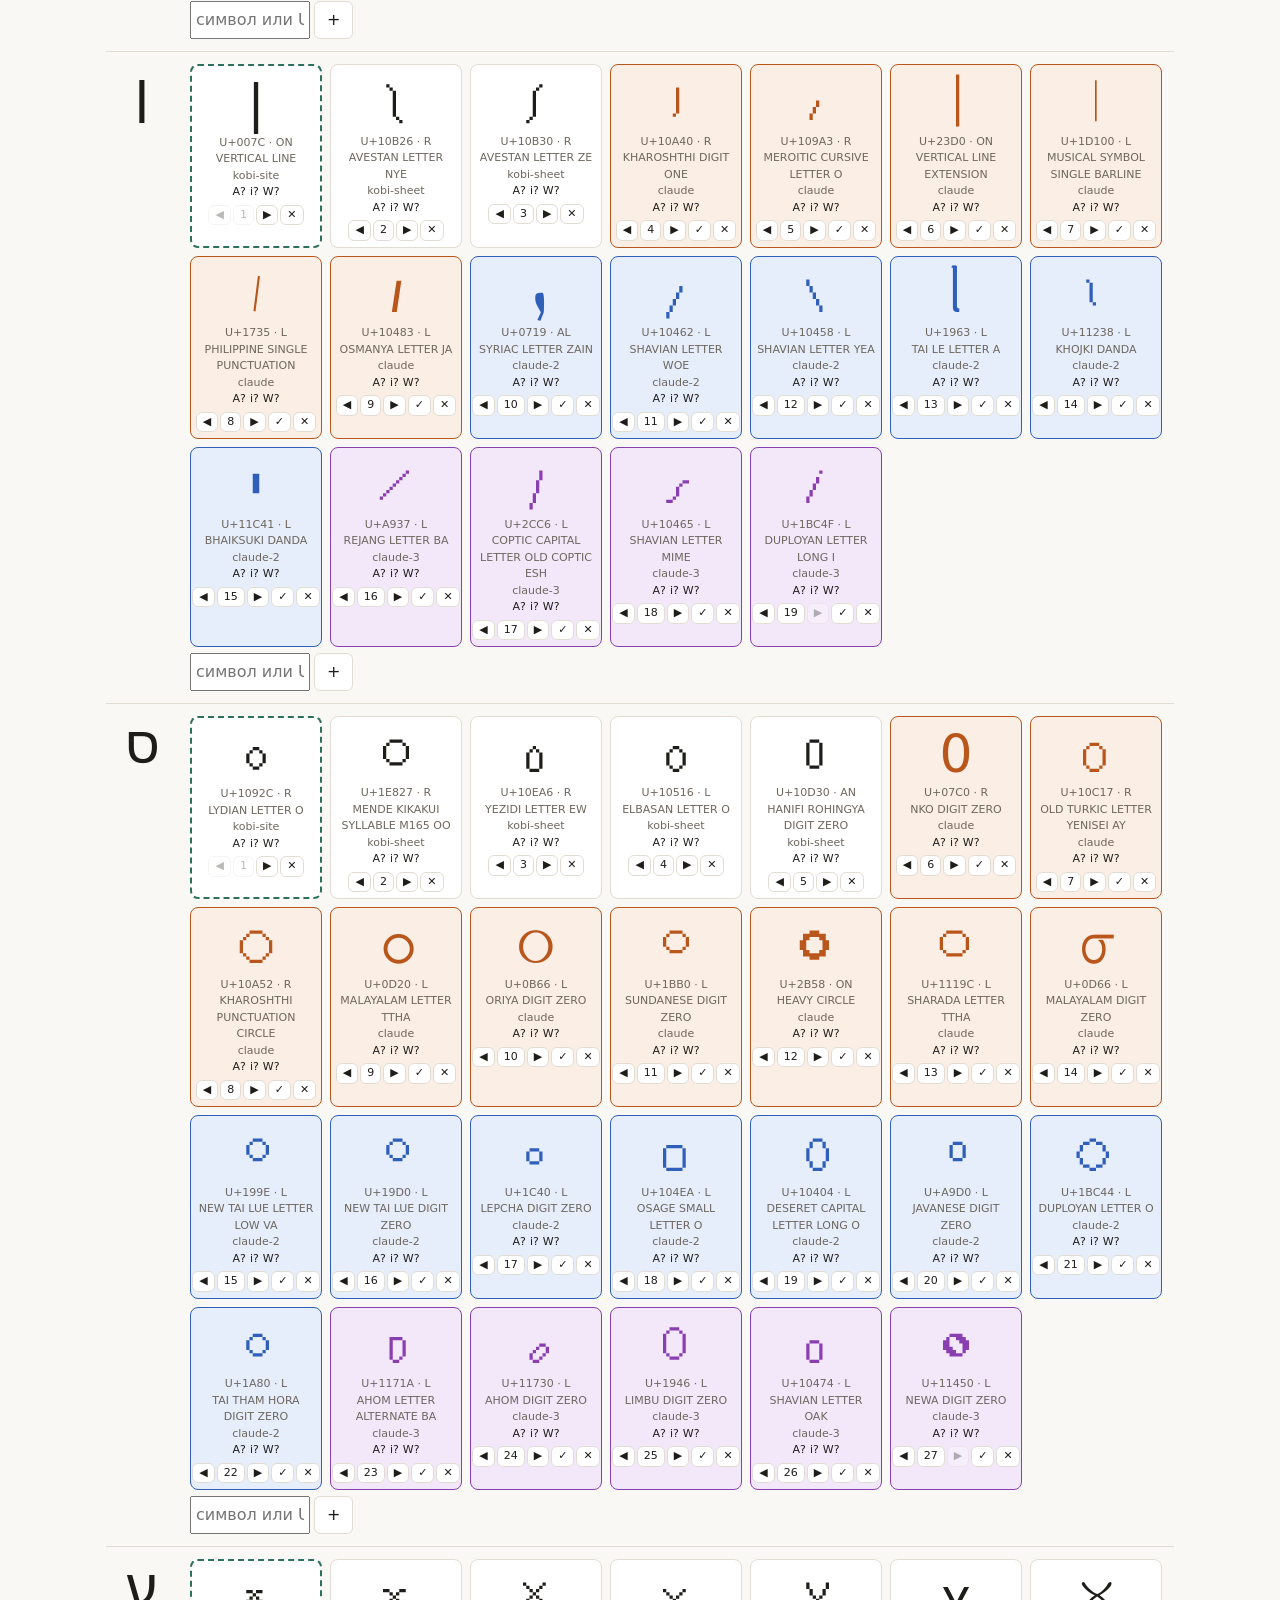
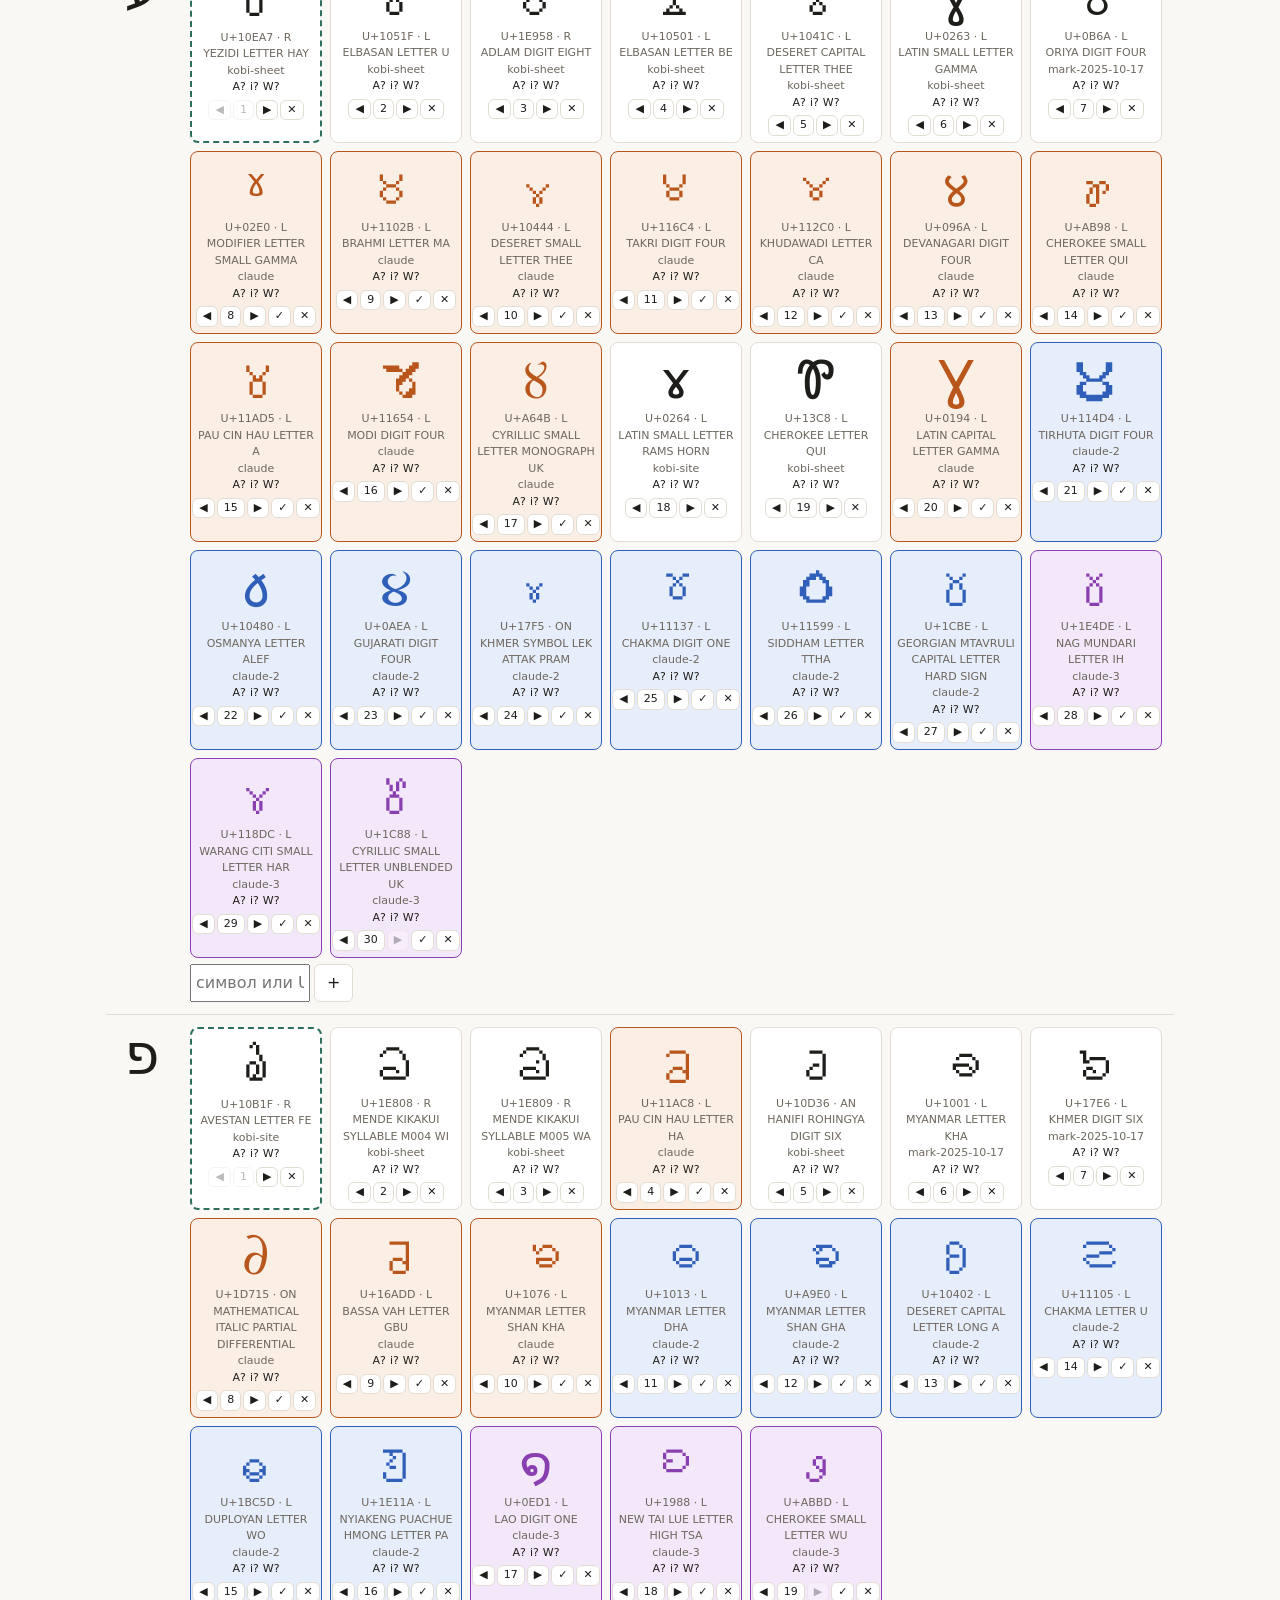
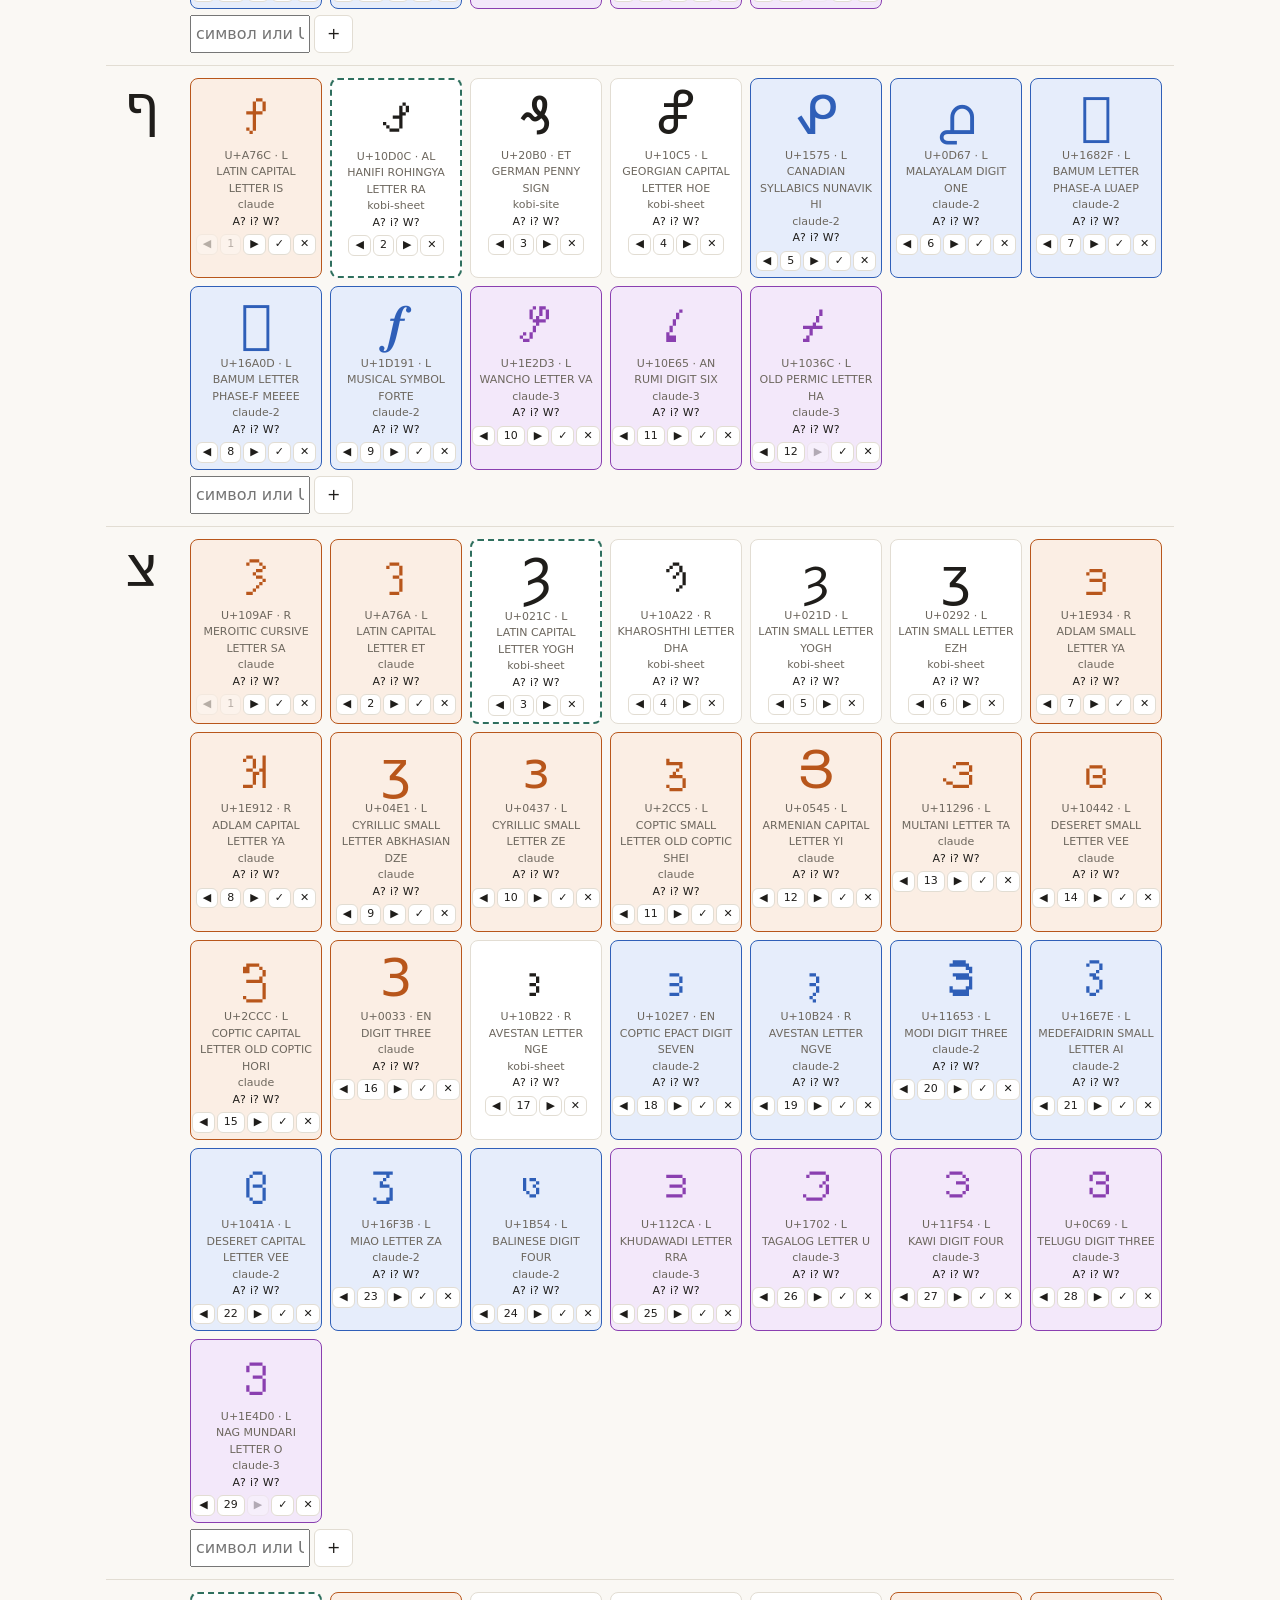
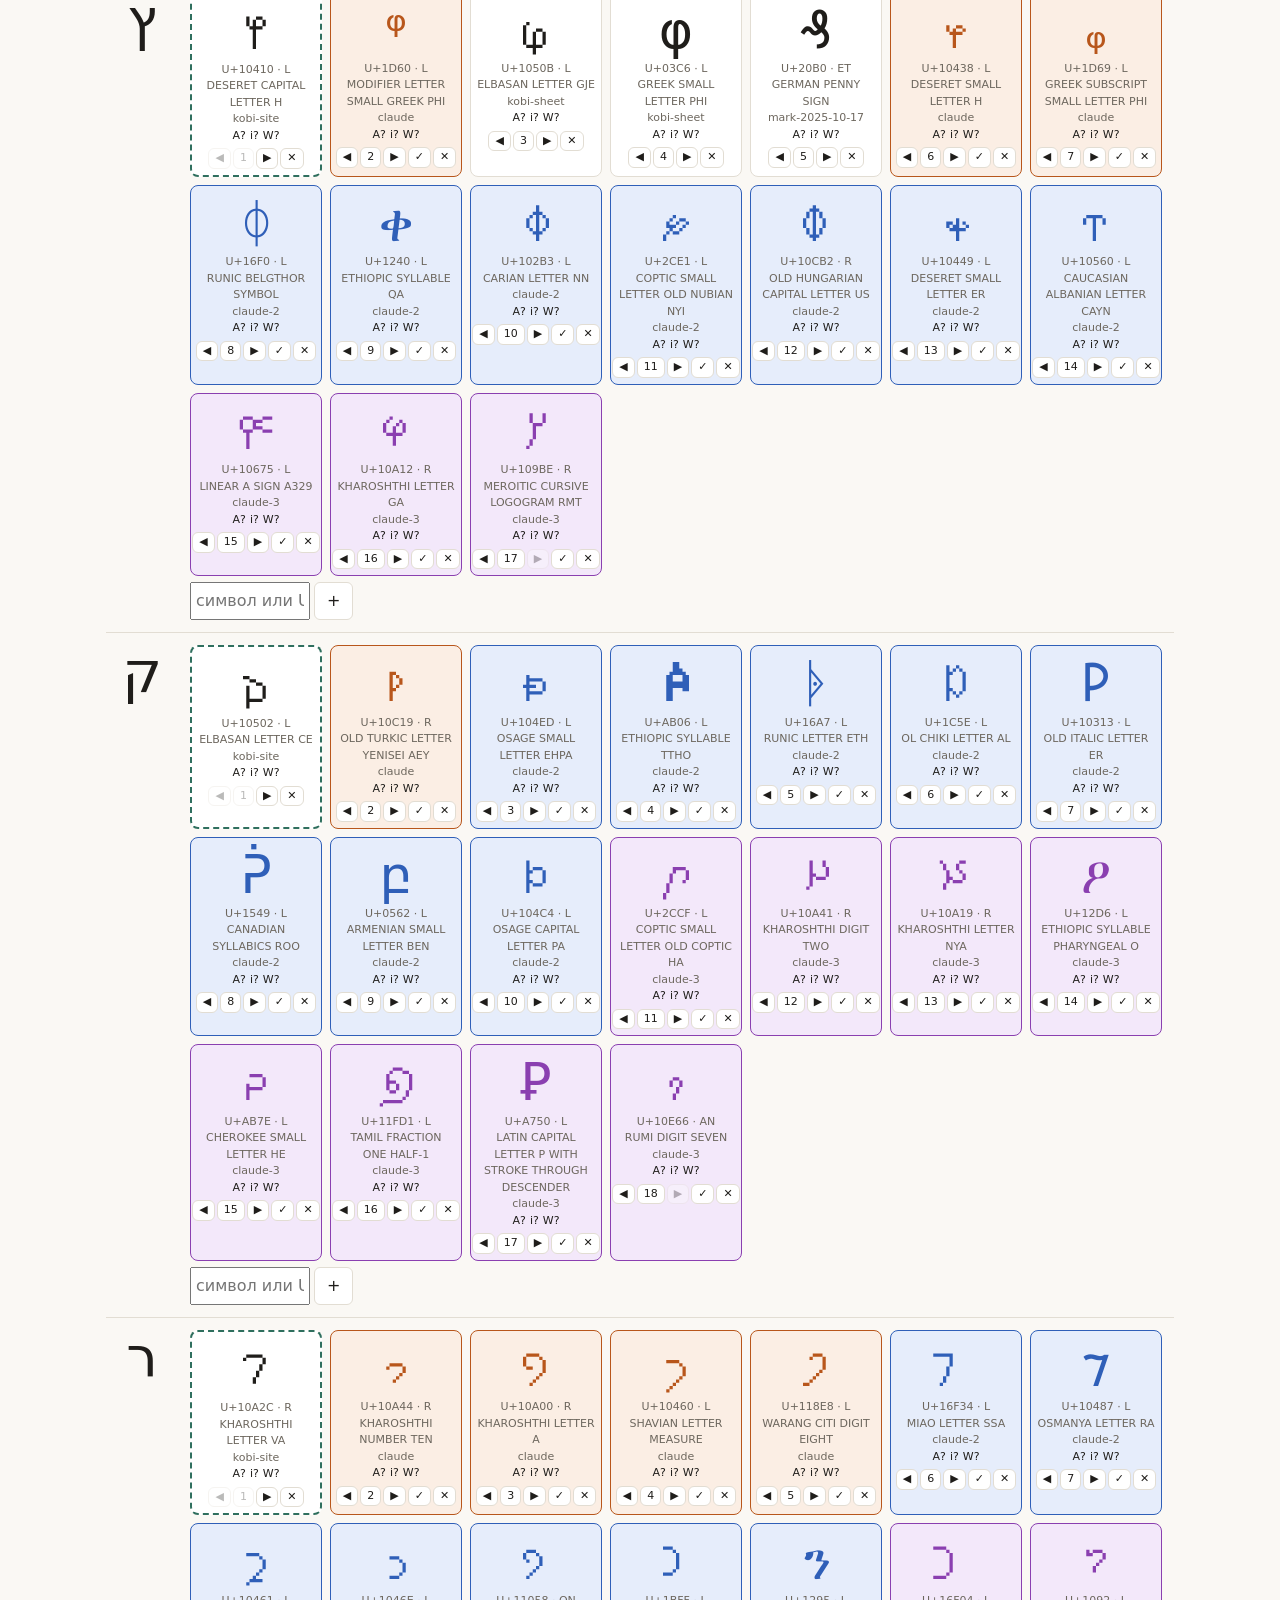
==== commit 99485cd0: "Round 3 proposals: handwritten-Hebrew reference + wider Noto font set find_candidates.py ranks lette" ====
--- a/table.html
+++ b/table.html
@@ -15,7 +15,7 @@
   </nav>
   <p class="muted">
     Конвертер берёт первый символ (пунктирная рамка). Клик по символу закрепляет его вместо первого (сплошная рамка, повторный клик — снять).
-    Оранжевые — предложения Claude, синие — второй раунд: ✓ принять, ✕ отклонить (больше не появится). Пока не приняты, конвертер их не использует.
+    Оранжевые — предложения Claude, синие — второй раунд, фиолетовые — третий (по рукописному ивриту; новые письменности могут не отображаться на телефоне): ✓ принять, ✕ отклонить (больше не появится). Пока не приняты, конвертер их не использует.
     Порядок = приоритет: перетаскивайте карточки или жмите ◀ ▶ (номер — в начало).
     A / i / W — проверено на Android / iOS / WhatsApp (клик: ? → ✓ → ✗).
     Правки хранятся черновиком в браузере; «Скачать JSON» — чтобы заменить mapping.json в репо.
@@ -83,7 +83,8 @@
         const box = document.createElement("div");
         const isDefault = !entry.chosen && usable(entry)[0] === cand;
         box.className = "cand" + (entry.chosen === cand.cp ? " chosen" : isDefault ? " default" : "")
-          + (cand.proposed ? " proposed" : "") + (cand.proposed && cand.source.includes("claude-2") ? " round2" : "");
+          + (cand.proposed ? " proposed" : "") + (cand.proposed && cand.source.includes("claude-2") ? " round2" : "")
+          + (cand.proposed && cand.source.includes("claude-3") ? " round3" : "");
 
         const glyph = document.createElement("div");
         glyph.className = "glyph";
--- a/style.css
+++ b/style.css
@@ -10,6 +10,8 @@
   --proposed-bg: #fbeee4;
   --proposed2: #2f5fb8;
   --proposed2-bg: #e6edfb;
+  --proposed3: #8a3fb0;
+  --proposed3-bg: #f3e8fa;
 }
 @media (prefers-color-scheme: dark) {
   :root {
@@ -24,6 +26,8 @@
     --proposed-bg: #33261c;
     --proposed2: #8fb4f5;
     --proposed2-bg: #1c2638;
+    --proposed3: #d39af2;
+    --proposed3-bg: #2c1f36;
   }
 }
 * { box-sizing: border-box; }
@@ -90,6 +94,8 @@
 .cand.proposed .glyph { color: var(--proposed); }
 .cand.proposed.round2 { background: var(--proposed2-bg); border-color: var(--proposed2); }
 .cand.proposed.round2 .glyph { color: var(--proposed2); }
+.cand.proposed.round3 { background: var(--proposed3-bg); border-color: var(--proposed3); }
+.cand.proposed.round3 .glyph { color: var(--proposed3); }
 .cand.dragging { opacity: 0.4; }
 .cand.over { outline: 2px dashed var(--accent); }
 .cand .tools { display: flex; justify-content: center; gap: 2px; margin-top: 4px; }
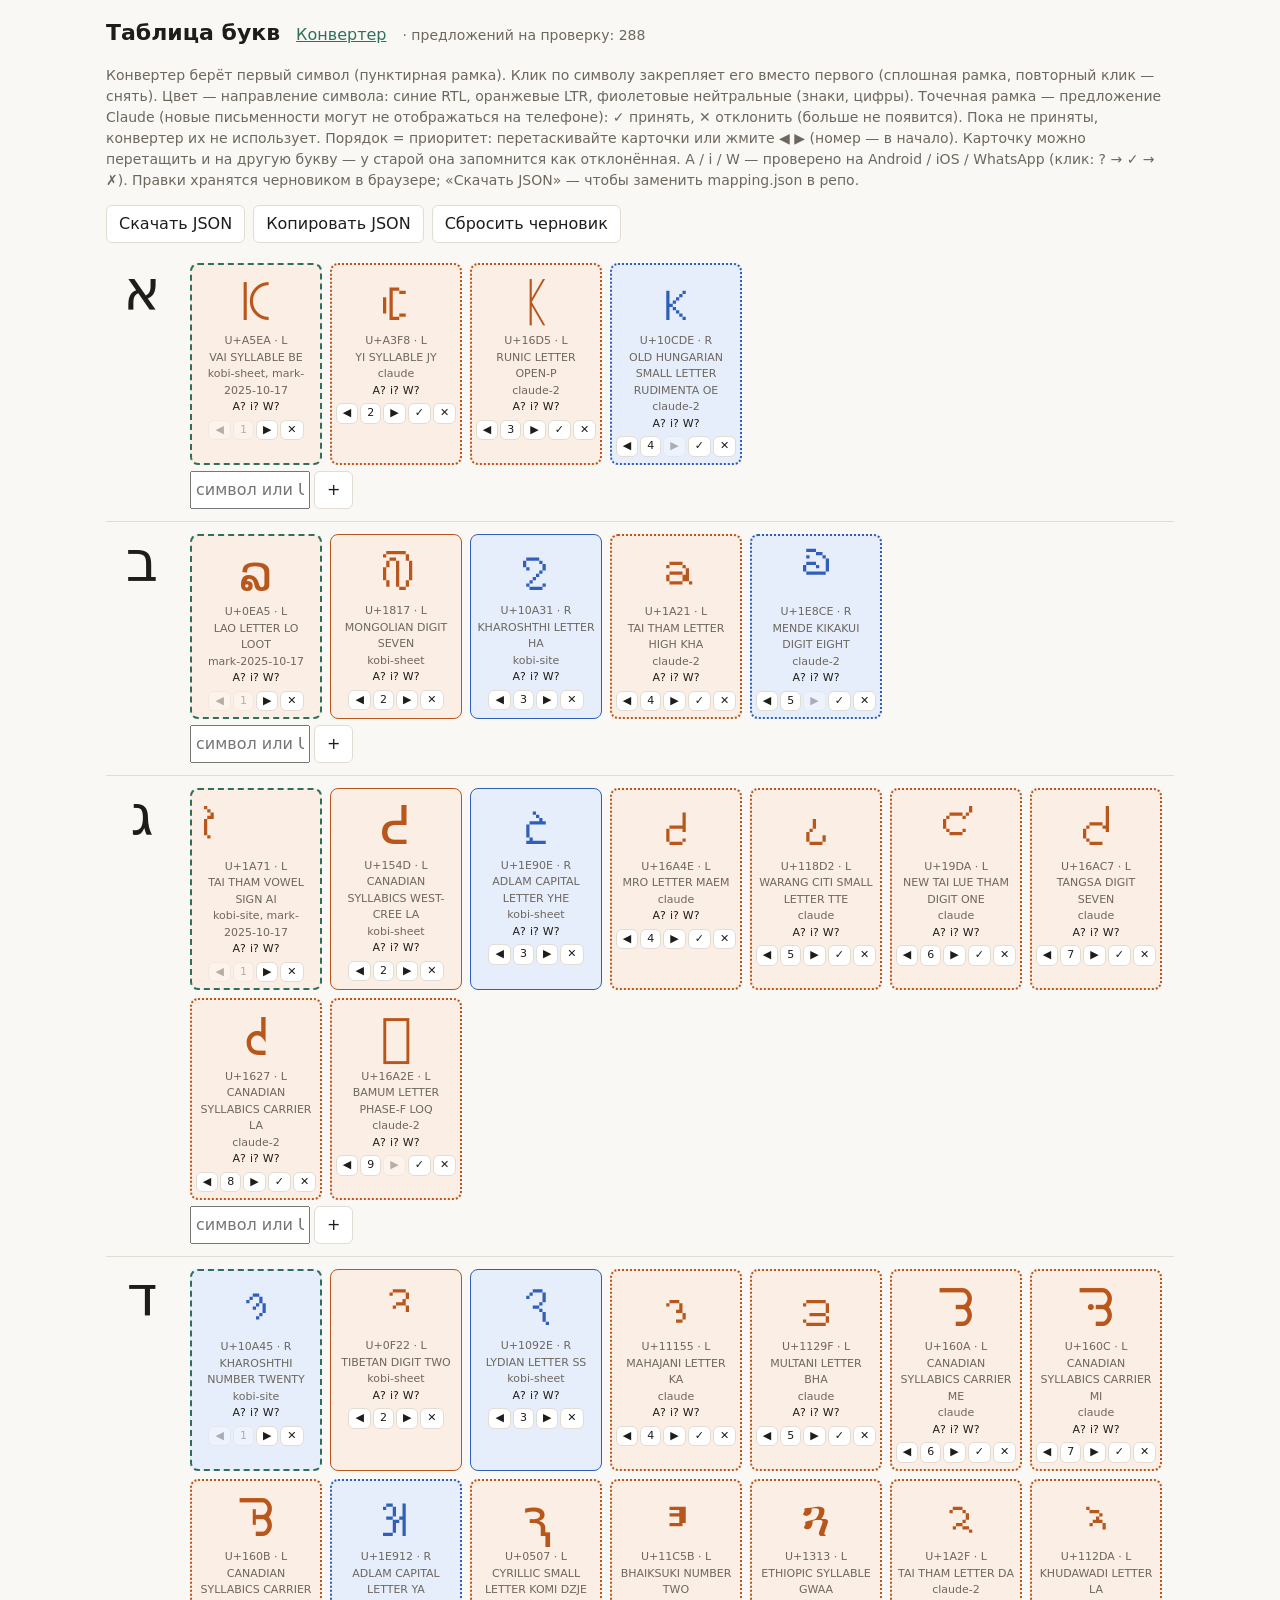
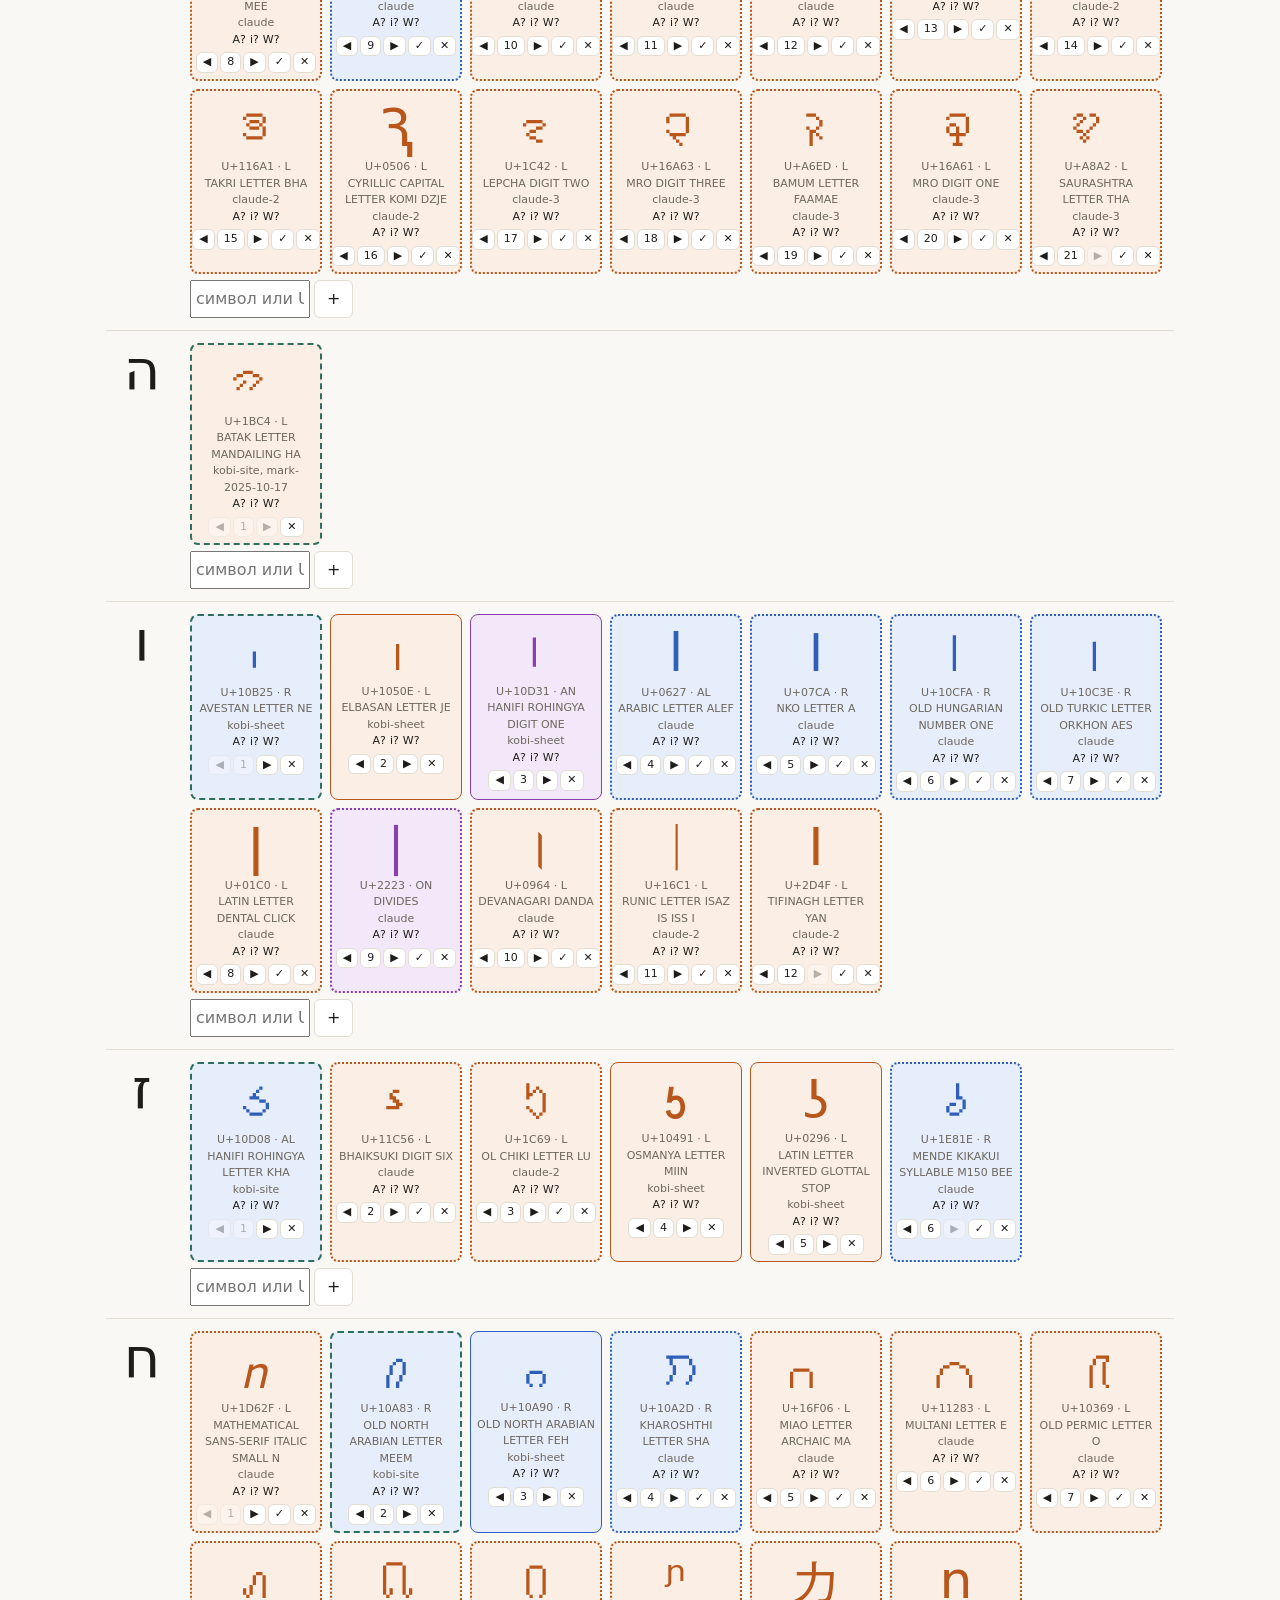
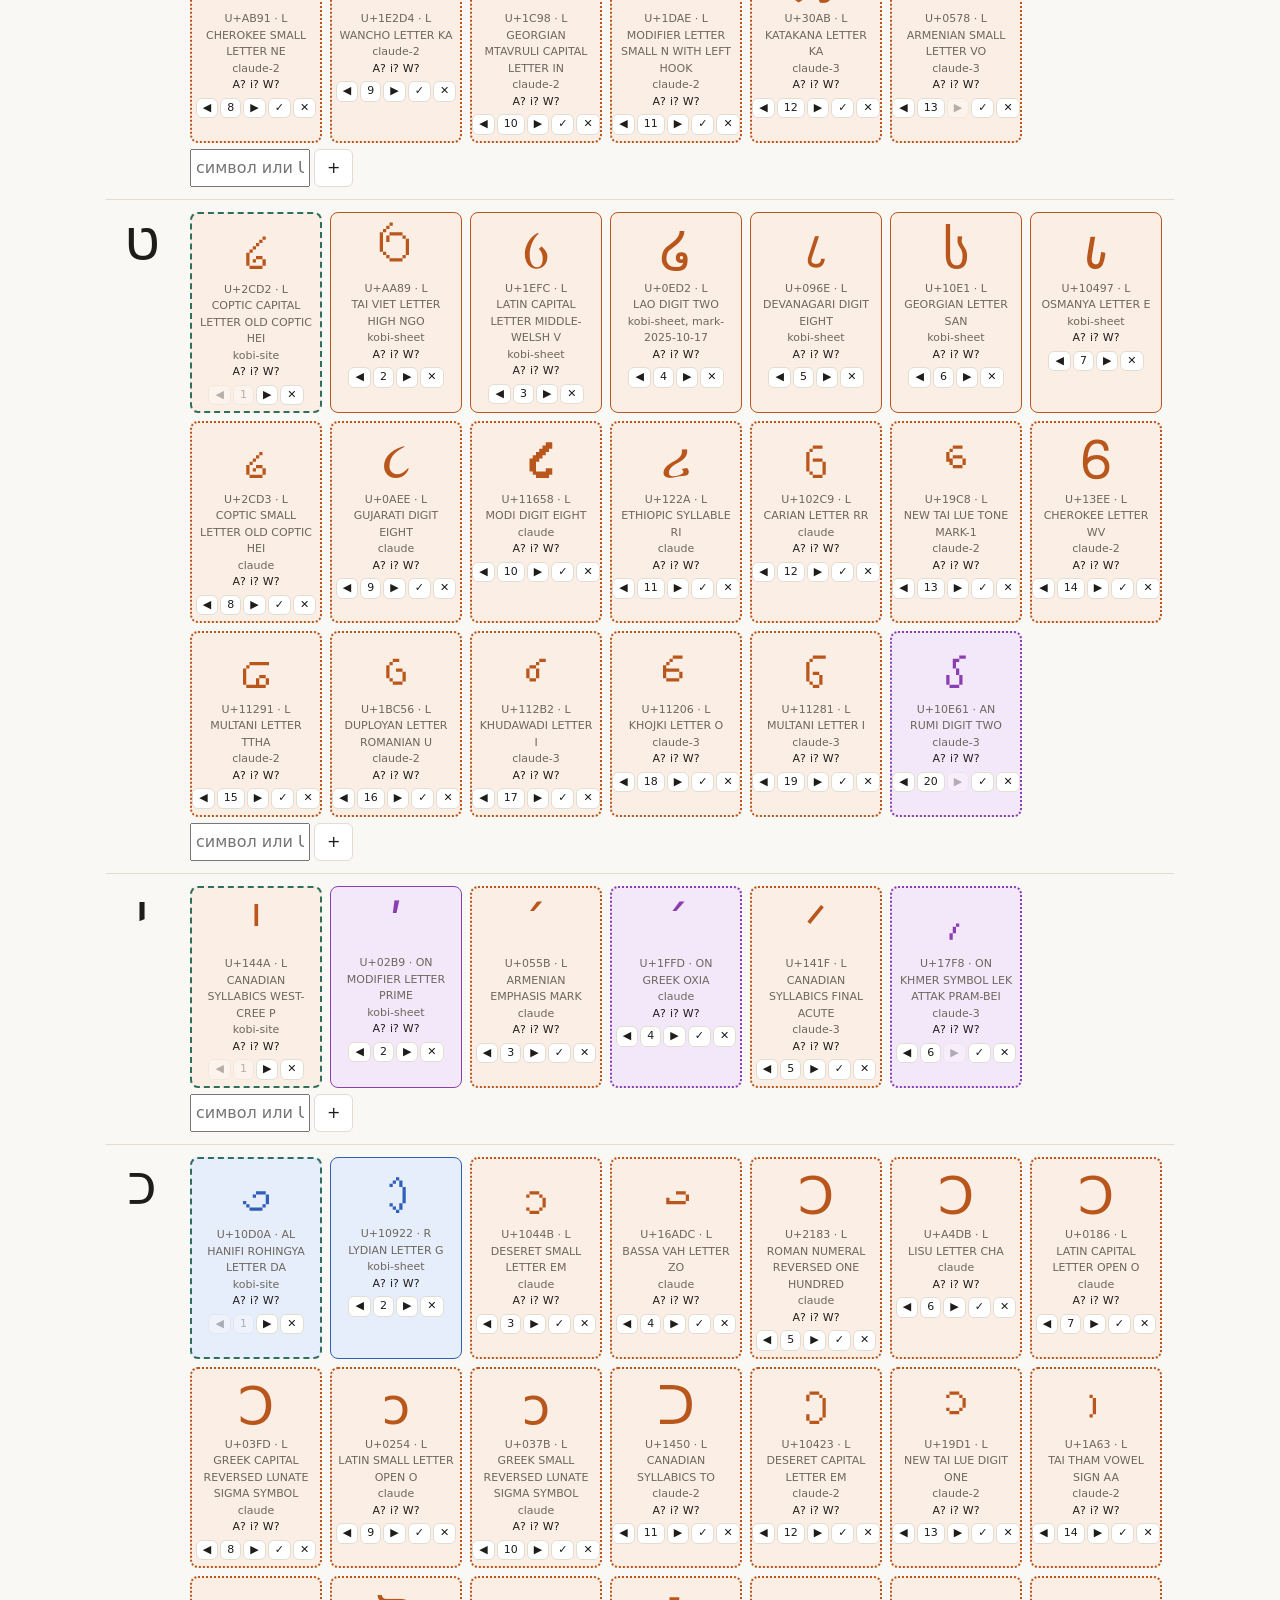
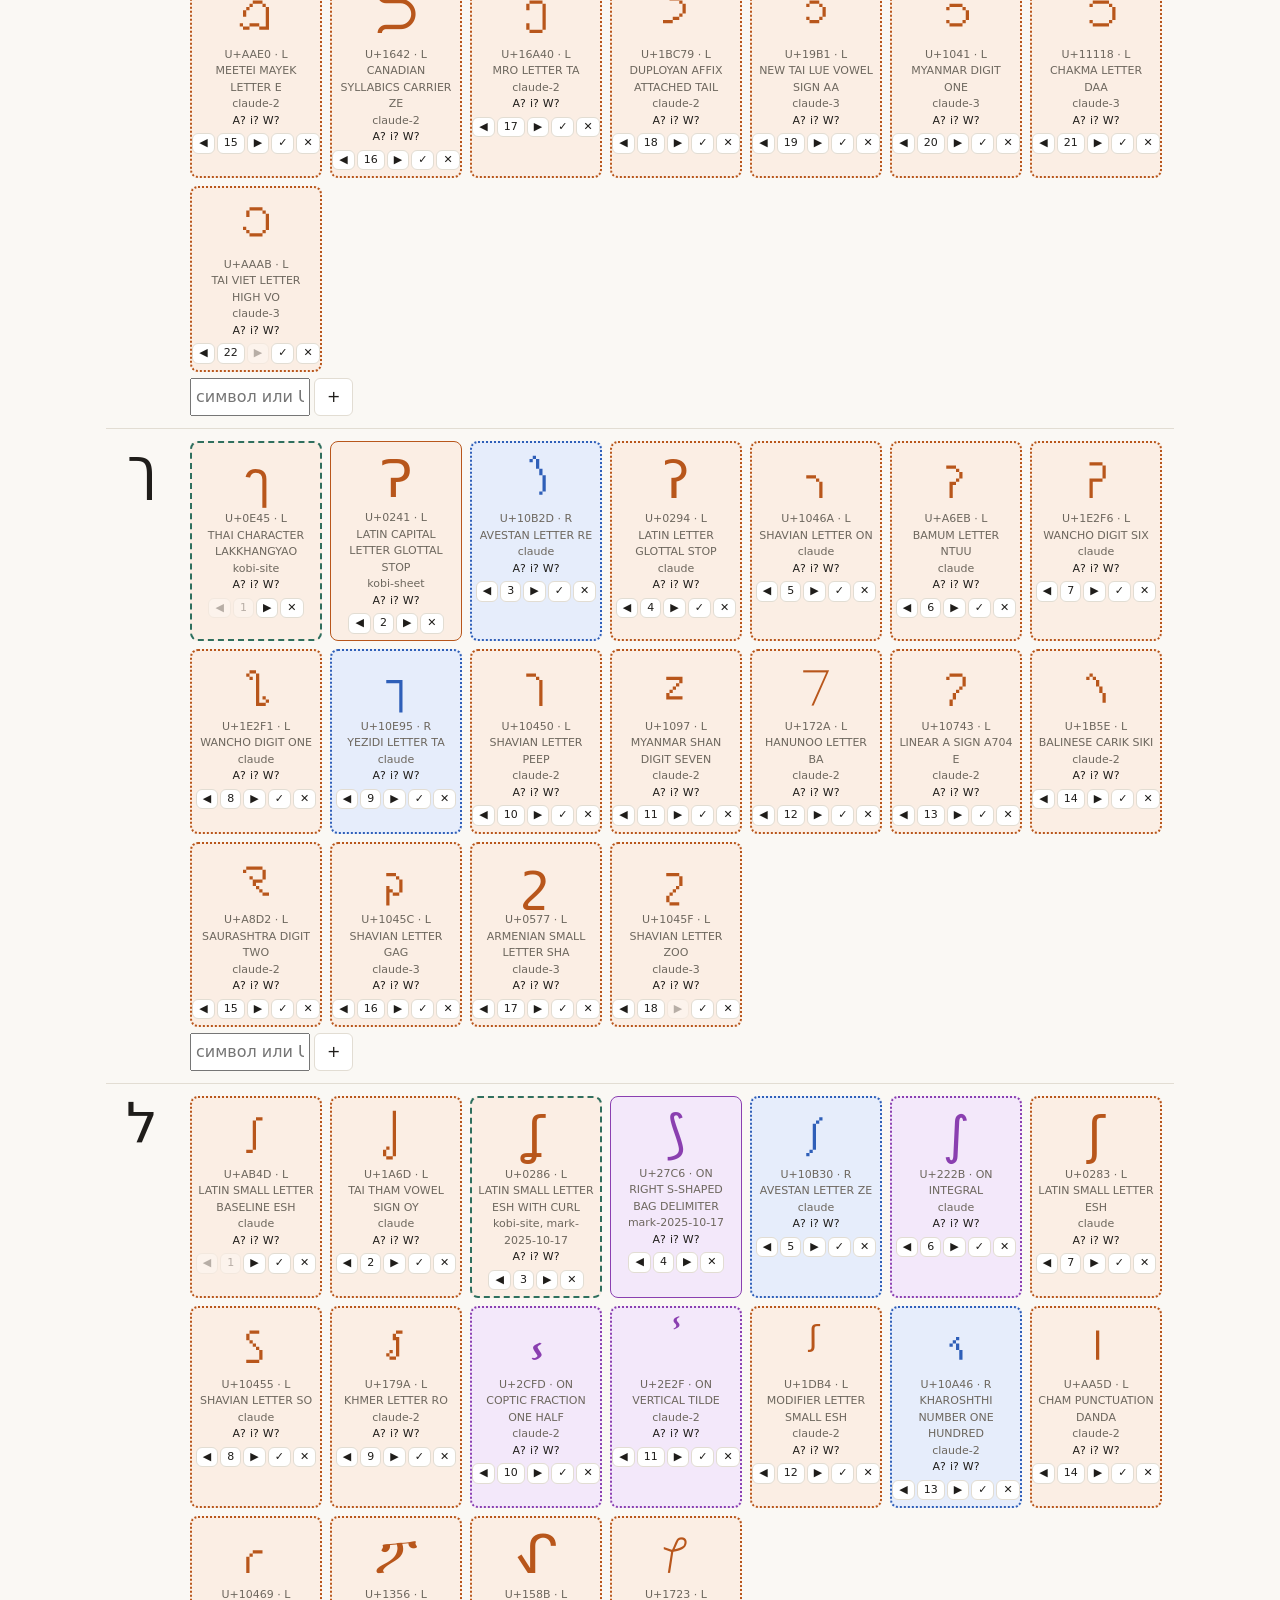
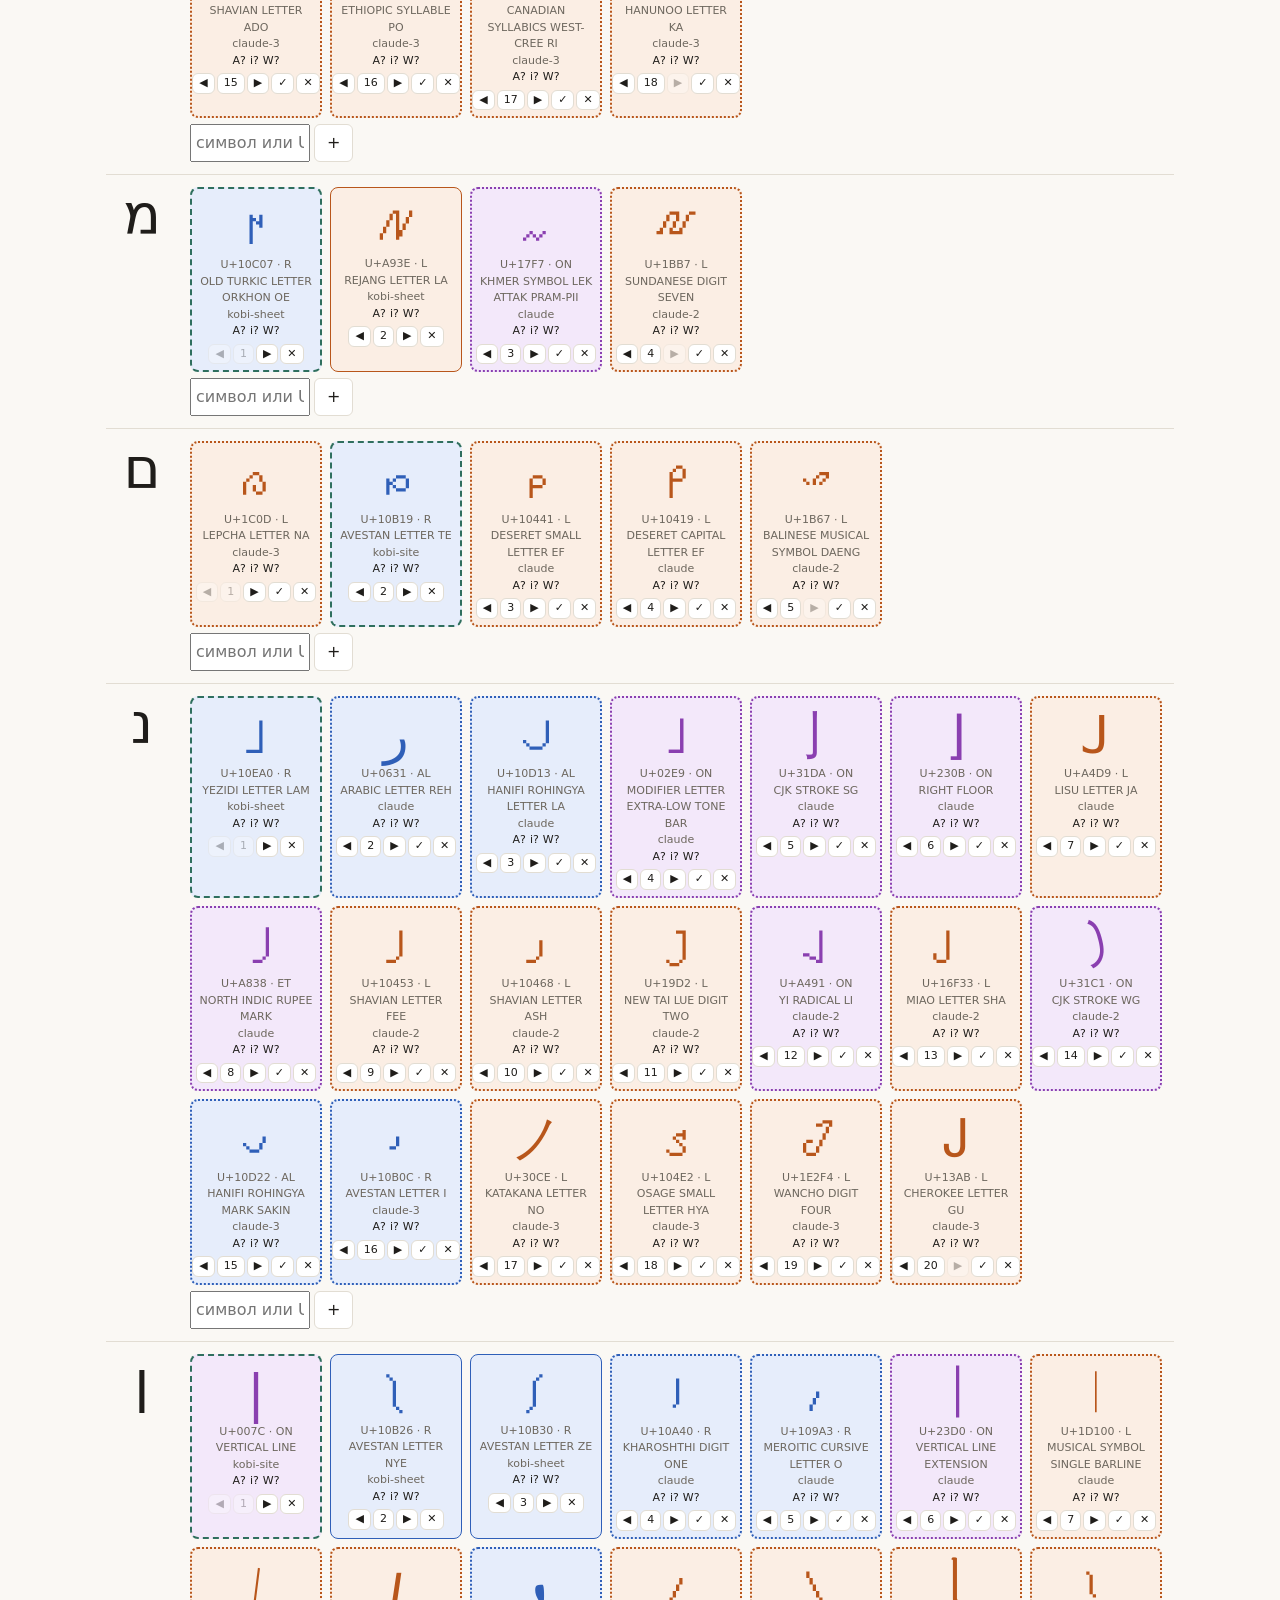
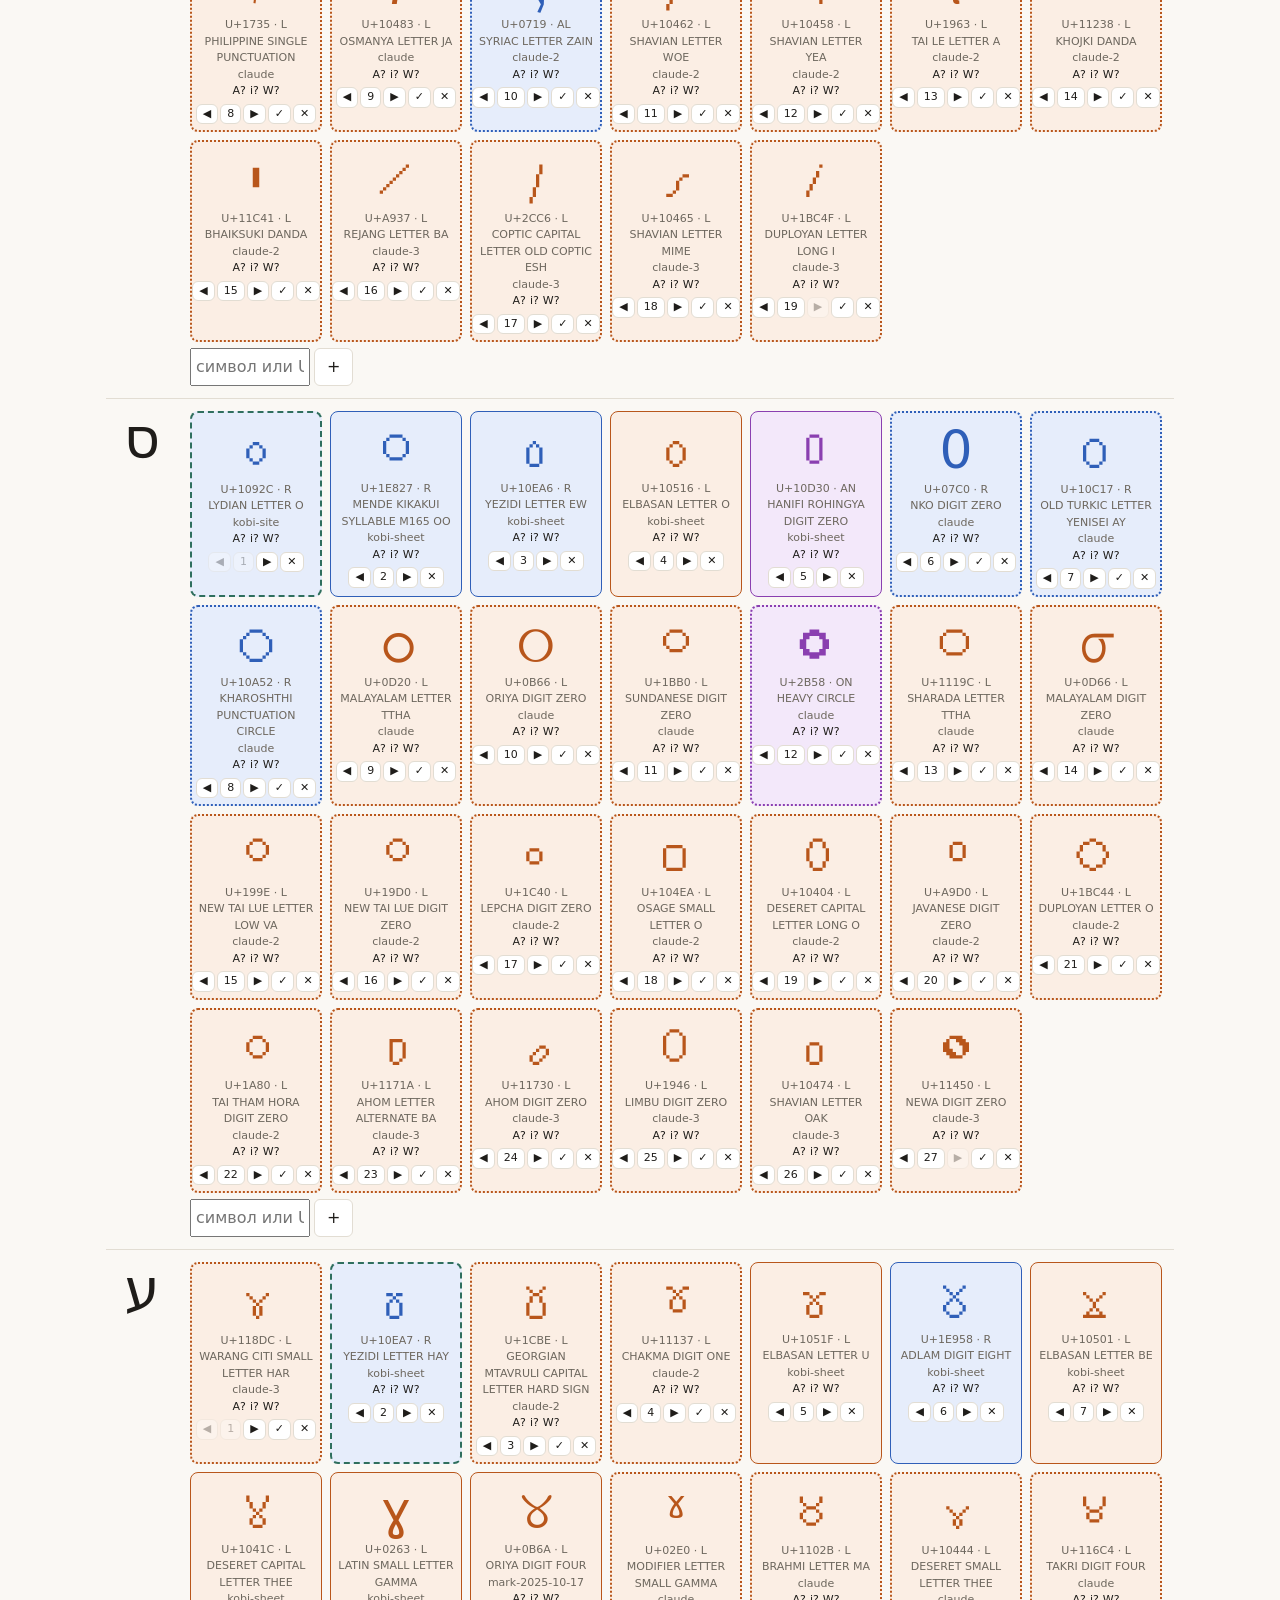
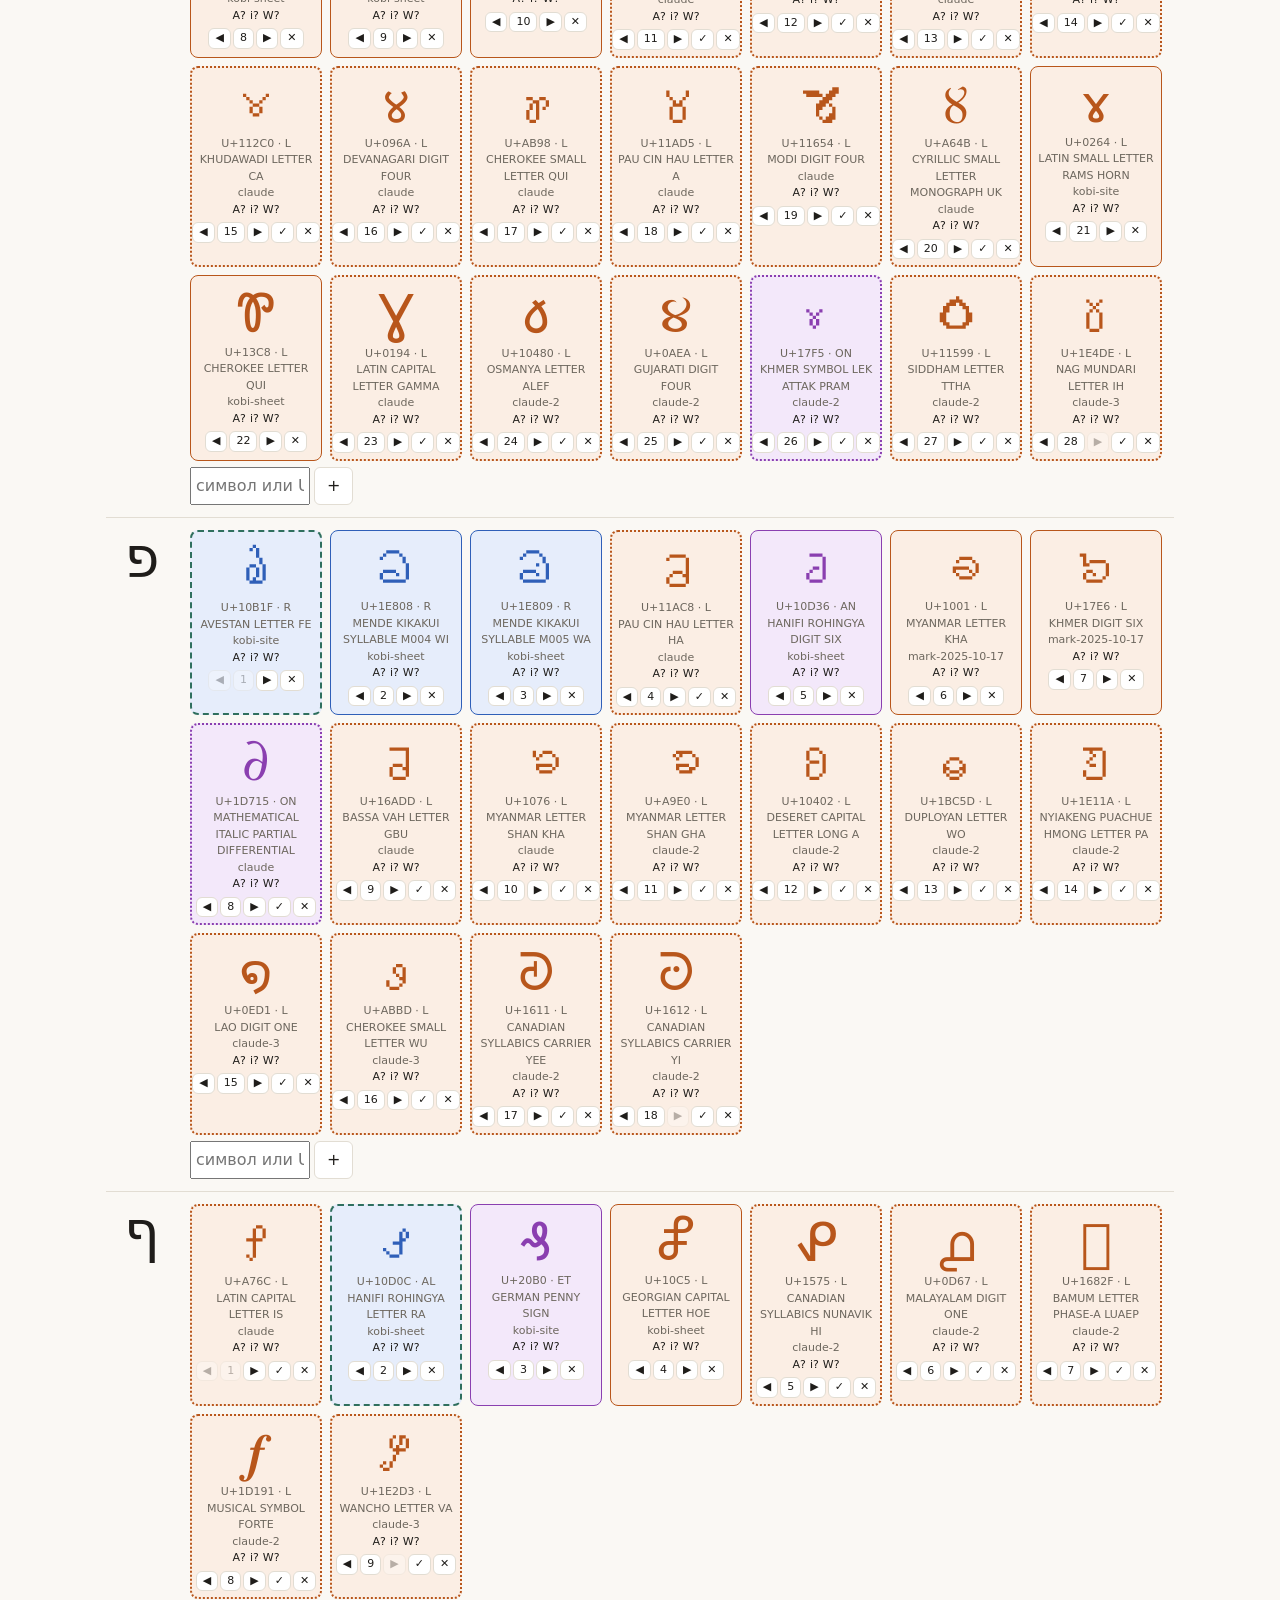
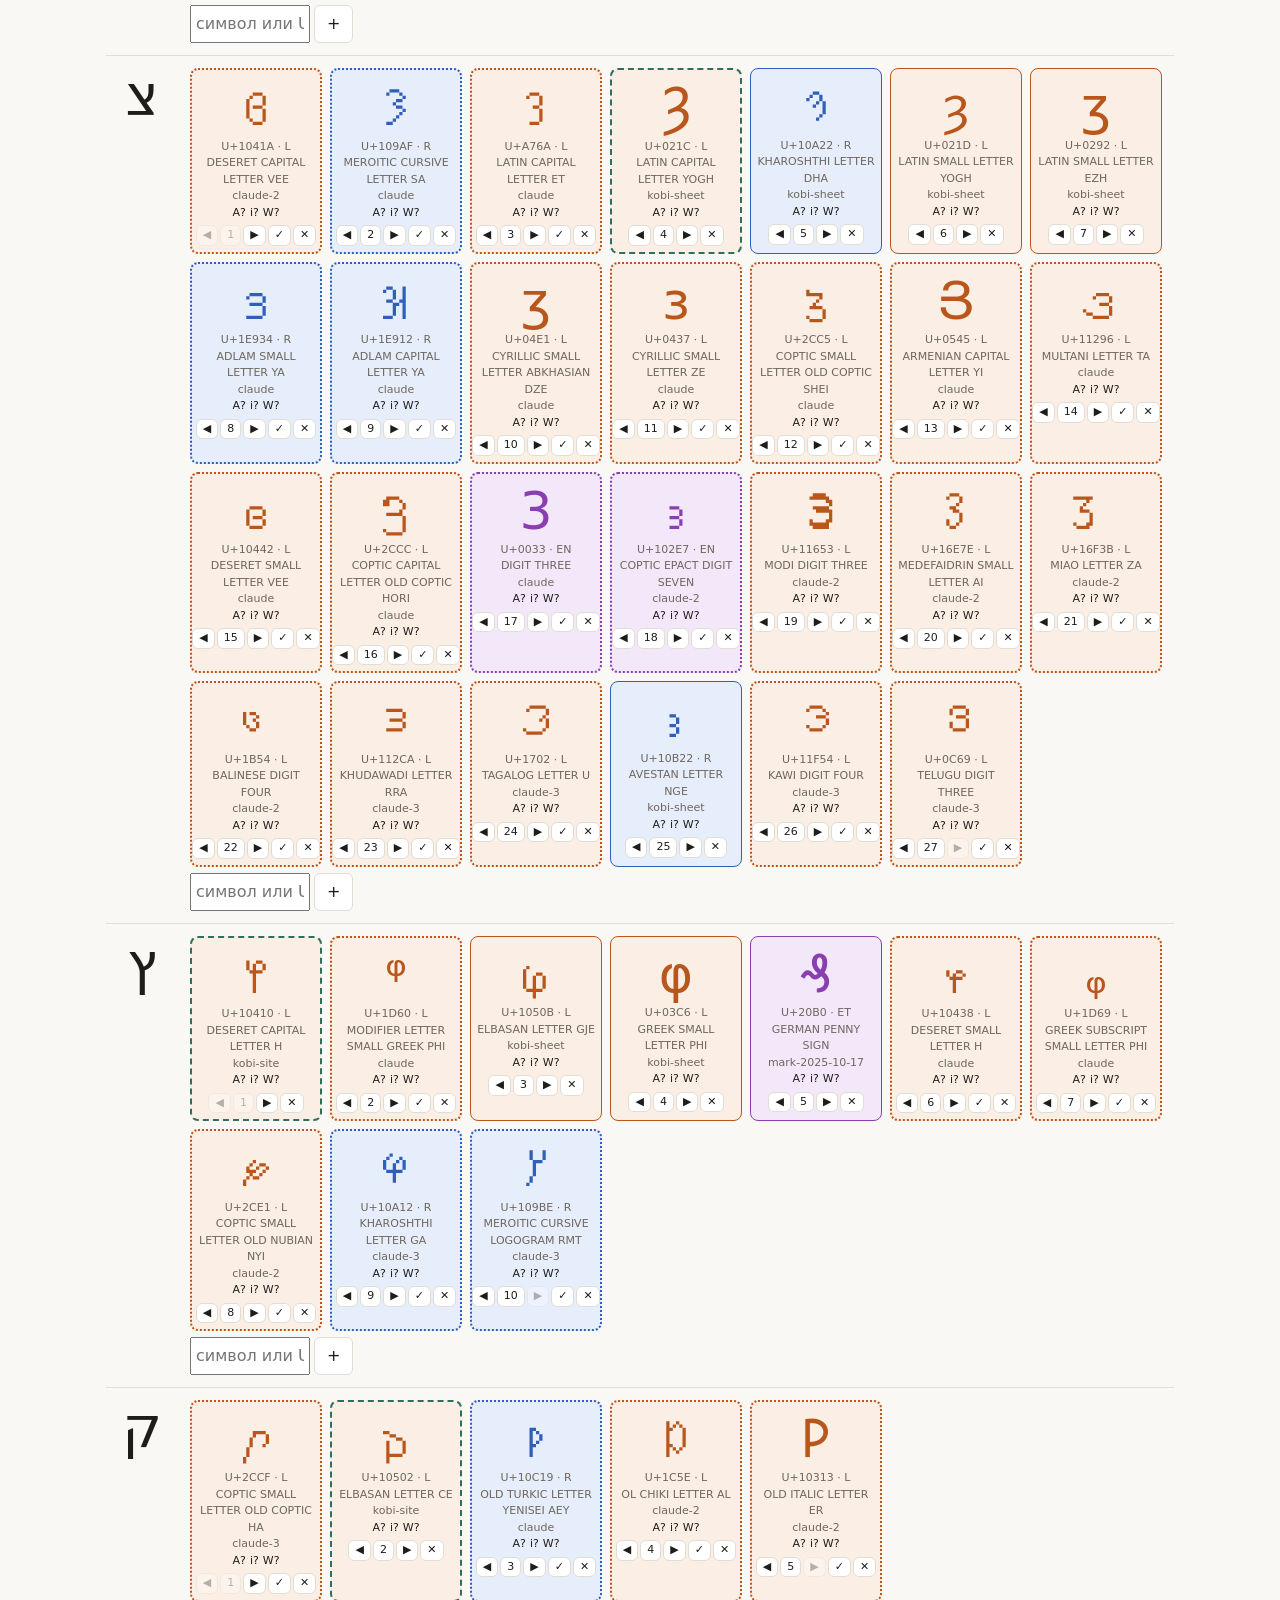
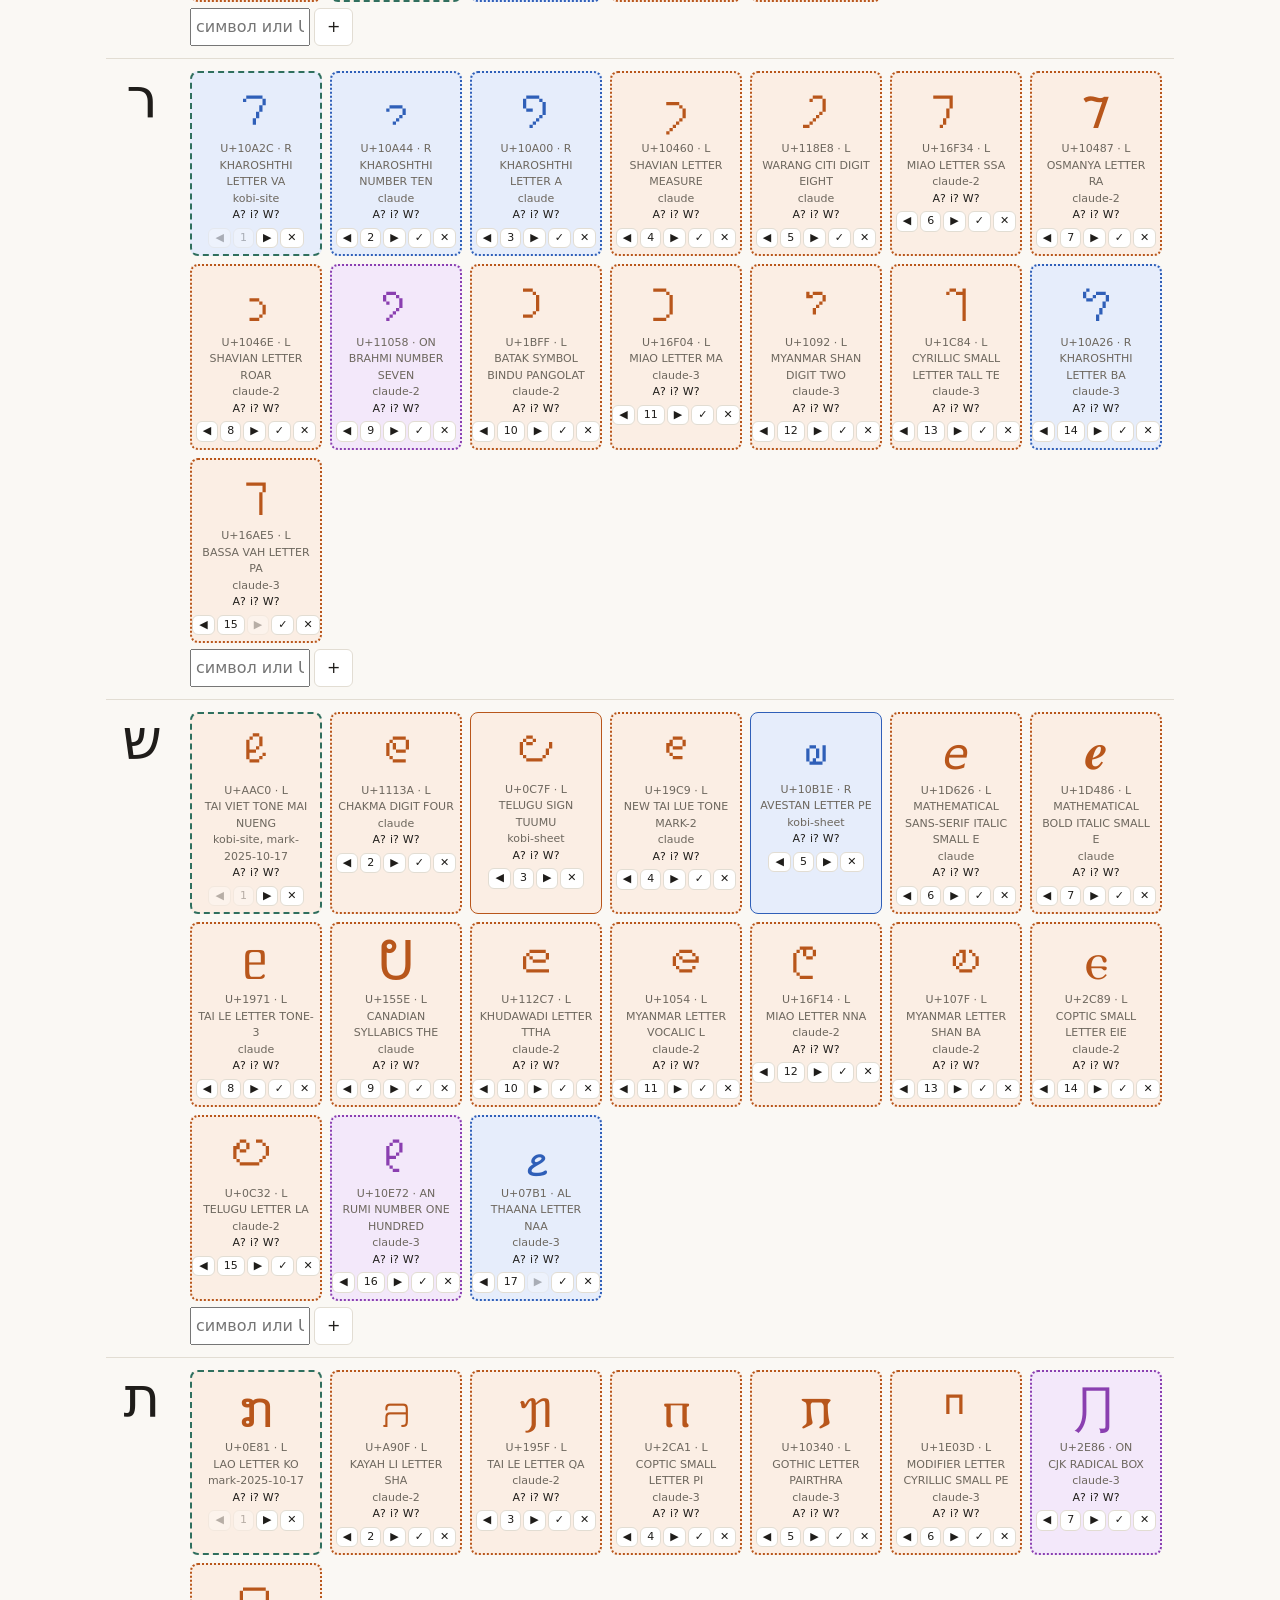
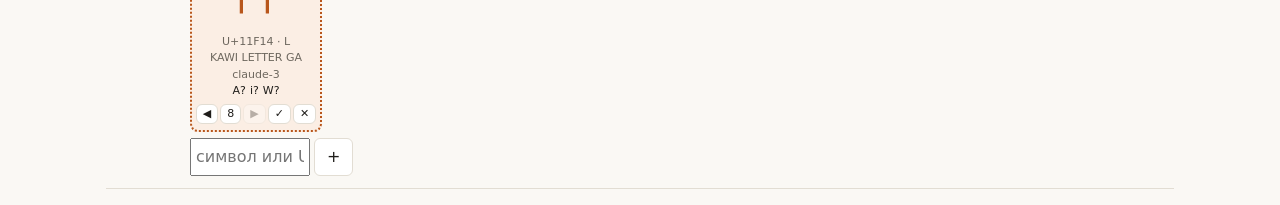
==== commit f6dca10e: "Table: drag cards between letters, colour by direction; move ᘑ ᘒ 𞠈 ခ from ב to פ Dropping a card on " ====
--- a/table.html
+++ b/table.html
@@ -15,8 +15,10 @@
   </nav>
   <p class="muted">
     Конвертер берёт первый символ (пунктирная рамка). Клик по символу закрепляет его вместо первого (сплошная рамка, повторный клик — снять).
-    Оранжевые — предложения Claude, синие — второй раунд, фиолетовые — третий (по рукописному ивриту; новые письменности могут не отображаться на телефоне): ✓ принять, ✕ отклонить (больше не появится). Пока не приняты, конвертер их не использует.
+    Цвет — направление символа: синие RTL, оранжевые LTR, фиолетовые нейтральные (знаки, цифры).
+    Точечная рамка — предложение Claude (новые письменности могут не отображаться на телефоне): ✓ принять, ✕ отклонить (больше не появится). Пока не приняты, конвертер их не использует.
     Порядок = приоритет: перетаскивайте карточки или жмите ◀ ▶ (номер — в начало).
+    Карточку можно перетащить и на другую букву — у старой она запомнится как отклонённая.
     A / i / W — проверено на Android / iOS / WhatsApp (клик: ? → ✓ → ✗).
     Правки хранятся черновиком в браузере; «Скачать JSON» — чтобы заменить mapping.json в репо.
   </p>
@@ -43,6 +45,26 @@
     render();
   }
 
+  // Move a candidate to another letter (at index `to`, or the end). The old letter remembers it
+  // as rejected, so proposals.json doesn't put it back there.
+  function transfer(src, from, dst, to = dst.candidates.length) {
+    const [cand] = src.candidates.splice(from, 1);
+    if (src.chosen === cand.cp) src.chosen = null;
+    if (!(src.rejected || []).includes(cand.cp)) src.rejected = [...(src.rejected || []), cand.cp];
+    dst.rejected = (dst.rejected || []).filter((cp) => cp !== cand.cp);
+    if (!dst.candidates.some((c) => c.cp === cand.cp)) dst.candidates.splice(to, 0, cand);
+    save();
+    render();
+  }
+
+  function drop(entry, to) {
+    if (!dragging) return;
+    if (dragging.entry === entry) move(entry, dragging.from, to ?? entry.candidates.length - 1);
+    else transfer(dragging.entry, dragging.from, entry, to);
+  }
+
+  const BIDI_CLASS = (bidi) => (bidi === "R" || bidi === "AL" ? " rtl" : bidi === "L" ? " ltr" : " neutral");
+
   function parseInput(raw) {
     const s = raw.trim();
     const m = s.match(/^(?:U\+|0x)?([0-9a-f]{4,6})$/i);
@@ -83,8 +105,7 @@
         const box = document.createElement("div");
         const isDefault = !entry.chosen && usable(entry)[0] === cand;
         box.className = "cand" + (entry.chosen === cand.cp ? " chosen" : isDefault ? " default" : "")
-          + (cand.proposed ? " proposed" : "") + (cand.proposed && cand.source.includes("claude-2") ? " round2" : "")
-          + (cand.proposed && cand.source.includes("claude-3") ? " round3" : "");
+          + (cand.proposed ? " proposed" : "") + BIDI_CLASS(cand.bidi);
 
         const glyph = document.createElement("div");
         glyph.className = "glyph";
@@ -140,7 +161,7 @@
           render();
         });
 
-        // Drag a box onto another one within the same letter to reorder.
+        // Drag a box onto another one to reorder, or onto another letter to move it there.
         box.draggable = true;
         box.addEventListener("dragstart", (e) => {
           dragging = { entry, from: i };
@@ -150,12 +171,13 @@
         });
         box.addEventListener("dragend", () => { dragging = null; render(); });
         box.addEventListener("dragover", (e) => {
-          if (dragging && dragging.entry === entry) { e.preventDefault(); box.classList.add("over"); }
+          if (dragging) { e.preventDefault(); e.stopPropagation(); box.classList.add("over"); }
         });
         box.addEventListener("dragleave", () => box.classList.remove("over"));
         box.addEventListener("drop", (e) => {
           e.preventDefault();
-          if (dragging && dragging.entry === entry) move(entry, dragging.from, i);
+          e.stopPropagation();
+          drop(entry, i);
         });
 
         box.append(glyph, meta, flags, tools);
@@ -180,6 +202,13 @@
       input.addEventListener("keydown", (e) => { if (e.key === "Enter") doAdd(); });
       add.append(input, btn);
 
+      // Dropping anywhere else on the row (the Hebrew letter, empty space) appends to this letter.
+      row.addEventListener("dragover", (e) => {
+        if (dragging && dragging.entry !== entry) { e.preventDefault(); row.classList.add("over"); }
+      });
+      row.addEventListener("dragleave", (e) => { if (!row.contains(e.relatedTarget)) row.classList.remove("over"); });
+      row.addEventListener("drop", (e) => { e.preventDefault(); drop(entry); });
+
       const right = document.createElement("div");
       right.append(cands, add);
       row.append(right);
--- a/style.css
+++ b/style.css
@@ -6,12 +6,12 @@
   --card: #ffffff;
   --accent: #2f6f5e;
   --accent-soft: #dcefe8;
-  --proposed: #b8561b;
-  --proposed-bg: #fbeee4;
-  --proposed2: #2f5fb8;
-  --proposed2-bg: #e6edfb;
-  --proposed3: #8a3fb0;
-  --proposed3-bg: #f3e8fa;
+  --ltr: #b8561b;
+  --ltr-bg: #fbeee4;
+  --rtl: #2f5fb8;
+  --rtl-bg: #e6edfb;
+  --neutral: #8a3fb0;
+  --neutral-bg: #f3e8fa;
 }
 @media (prefers-color-scheme: dark) {
   :root {
@@ -22,12 +22,12 @@
     --card: #1f2023;
     --accent: #7cc7b0;
     --accent-soft: #23362f;
-    --proposed: #f0a061;
-    --proposed-bg: #33261c;
-    --proposed2: #8fb4f5;
-    --proposed2-bg: #1c2638;
-    --proposed3: #d39af2;
-    --proposed3-bg: #2c1f36;
+    --ltr: #f0a061;
+    --ltr-bg: #33261c;
+    --rtl: #8fb4f5;
+    --rtl-bg: #1c2638;
+    --neutral: #d39af2;
+    --neutral-bg: #2c1f36;
   }
 }
 * { box-sizing: border-box; }
@@ -83,6 +83,13 @@
   background: var(--card);
   text-align: center;
 }
+/* Colour = direction of the glyph; chosen/default below still override the background/border. */
+.cand.ltr { background: var(--ltr-bg); border-color: var(--ltr); }
+.cand.ltr .glyph { color: var(--ltr); }
+.cand.rtl { background: var(--rtl-bg); border-color: var(--rtl); }
+.cand.rtl .glyph { color: var(--rtl); }
+.cand.neutral { background: var(--neutral-bg); border-color: var(--neutral); }
+.cand.neutral .glyph { color: var(--neutral); }
 .cand.chosen { border: 2px solid var(--accent); background: var(--accent-soft); }
 .cand .glyph { font-size: 52px; line-height: 1.2; cursor: pointer; }
 .cand .meta { font-size: 11px; color: var(--muted); overflow-wrap: anywhere; }
@@ -90,14 +97,10 @@
 .cand .flags label { cursor: pointer; }
 .cand { cursor: grab; }
 .cand.default { border: 2px dashed var(--accent); }
-.cand.proposed { background: var(--proposed-bg); border-color: var(--proposed); }
-.cand.proposed .glyph { color: var(--proposed); }
-.cand.proposed.round2 { background: var(--proposed2-bg); border-color: var(--proposed2); }
-.cand.proposed.round2 .glyph { color: var(--proposed2); }
-.cand.proposed.round3 { background: var(--proposed3-bg); border-color: var(--proposed3); }
-.cand.proposed.round3 .glyph { color: var(--proposed3); }
+.cand.proposed:not(.chosen):not(.default) { border-style: dotted; border-width: 2px; }
 .cand.dragging { opacity: 0.4; }
 .cand.over { outline: 2px dashed var(--accent); }
+.letter.over { outline: 2px dashed var(--accent); outline-offset: -2px; }
 .cand .tools { display: flex; justify-content: center; gap: 2px; margin-top: 4px; }
 .cand .tools button { font-size: 11px; padding: 1px 6px; }
 .cand .tools button:disabled { opacity: 0.3; cursor: default; }
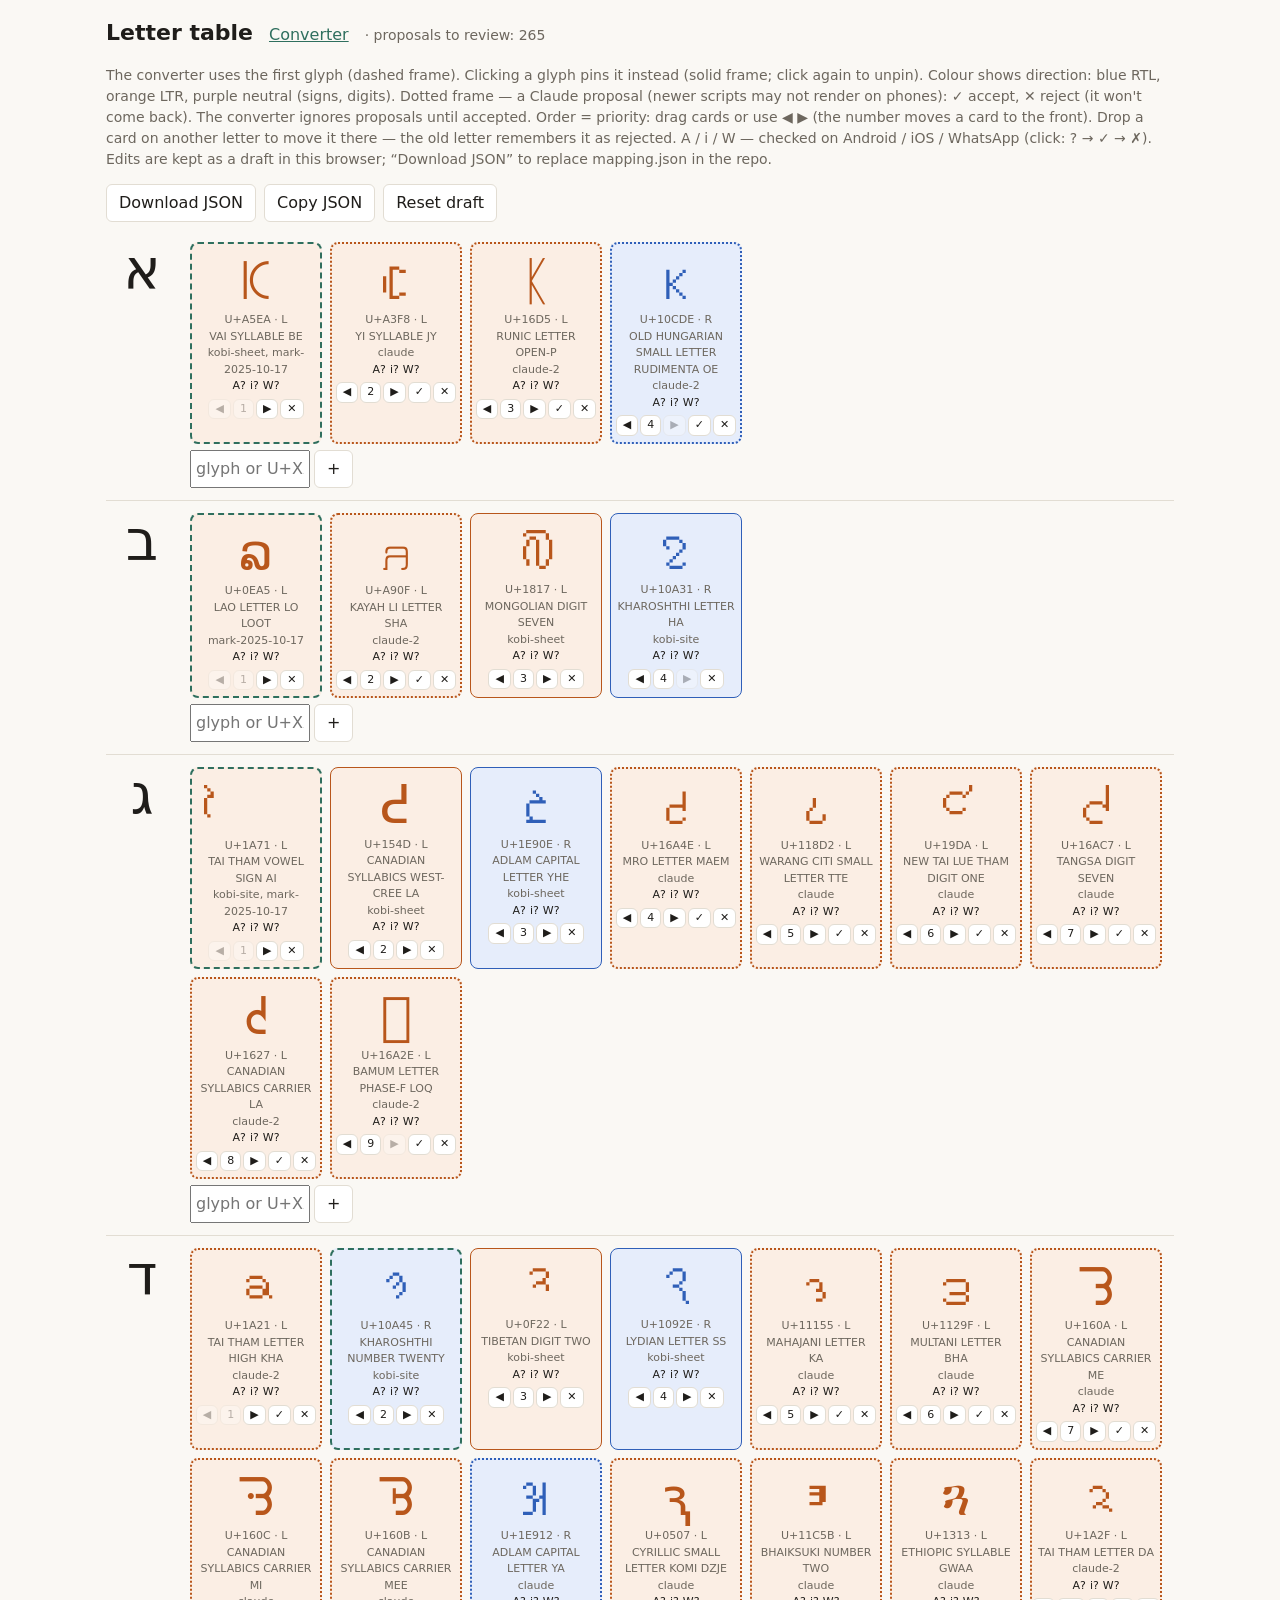
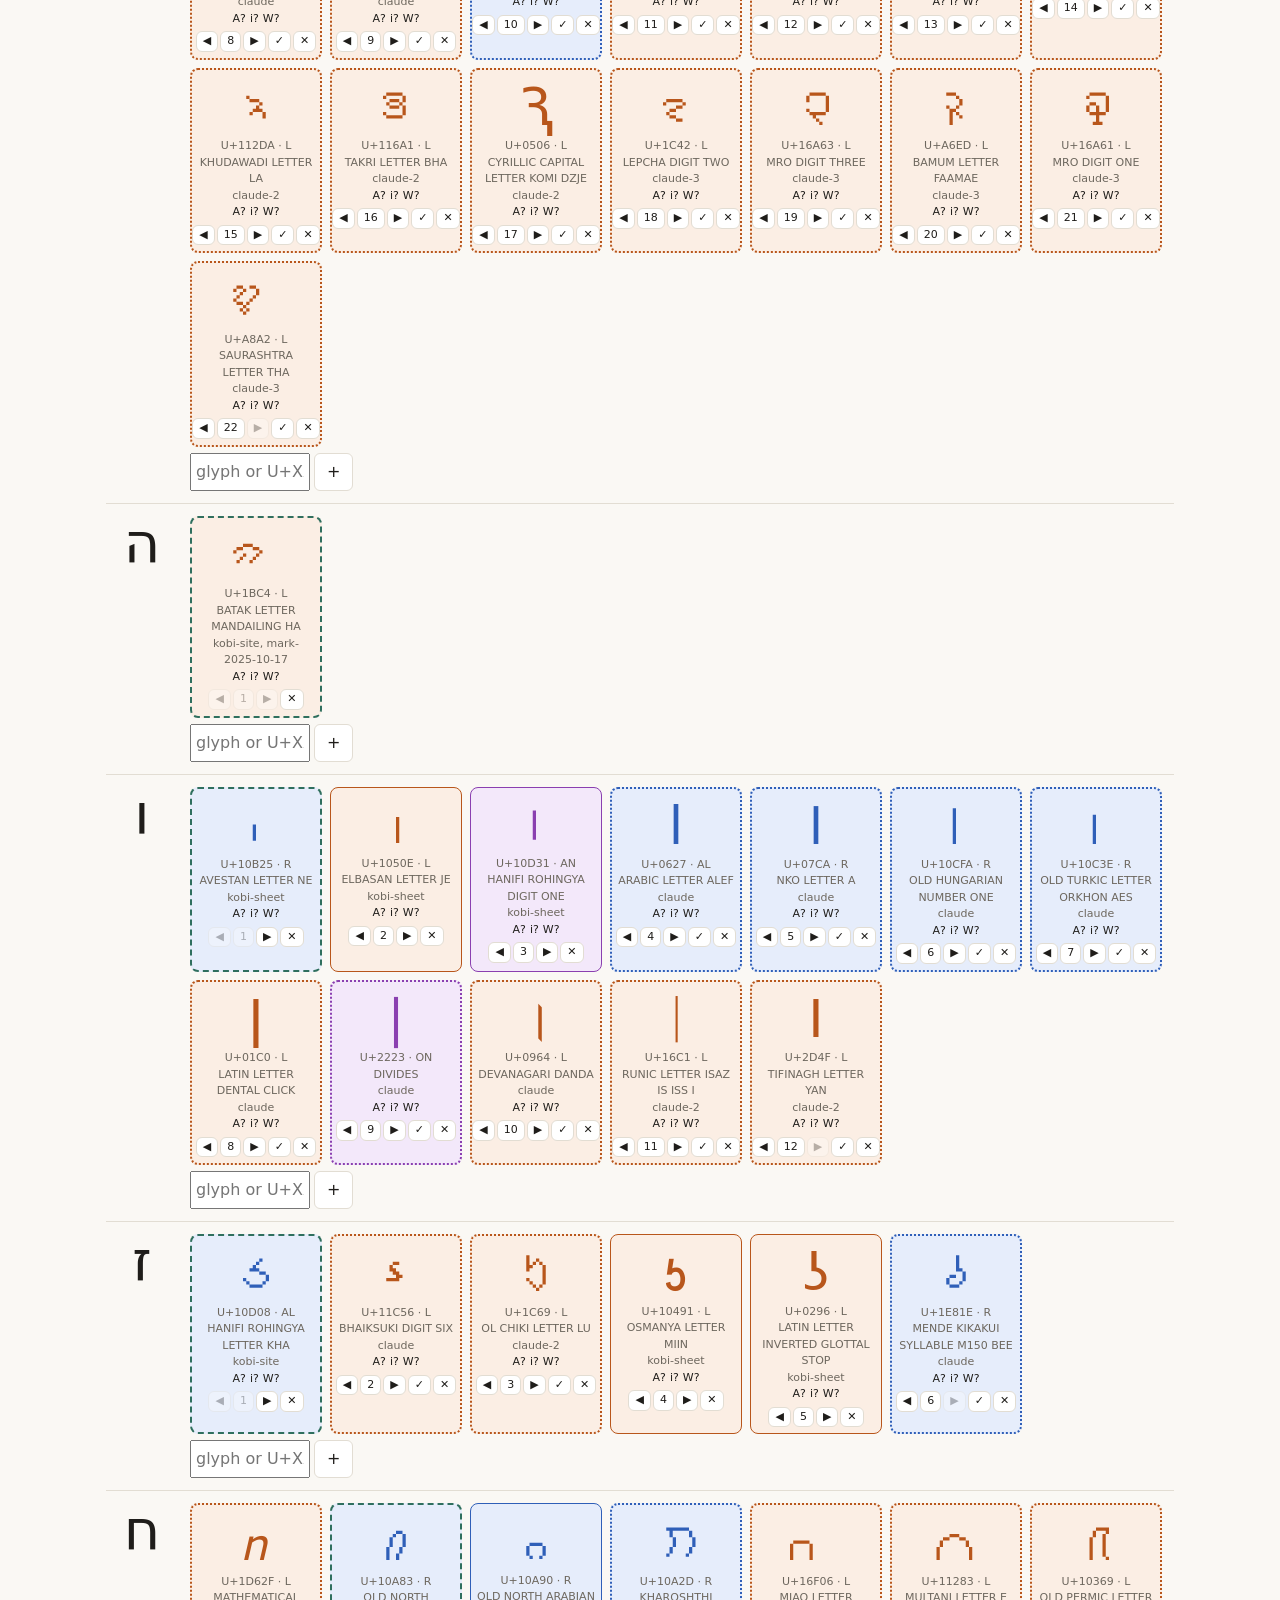
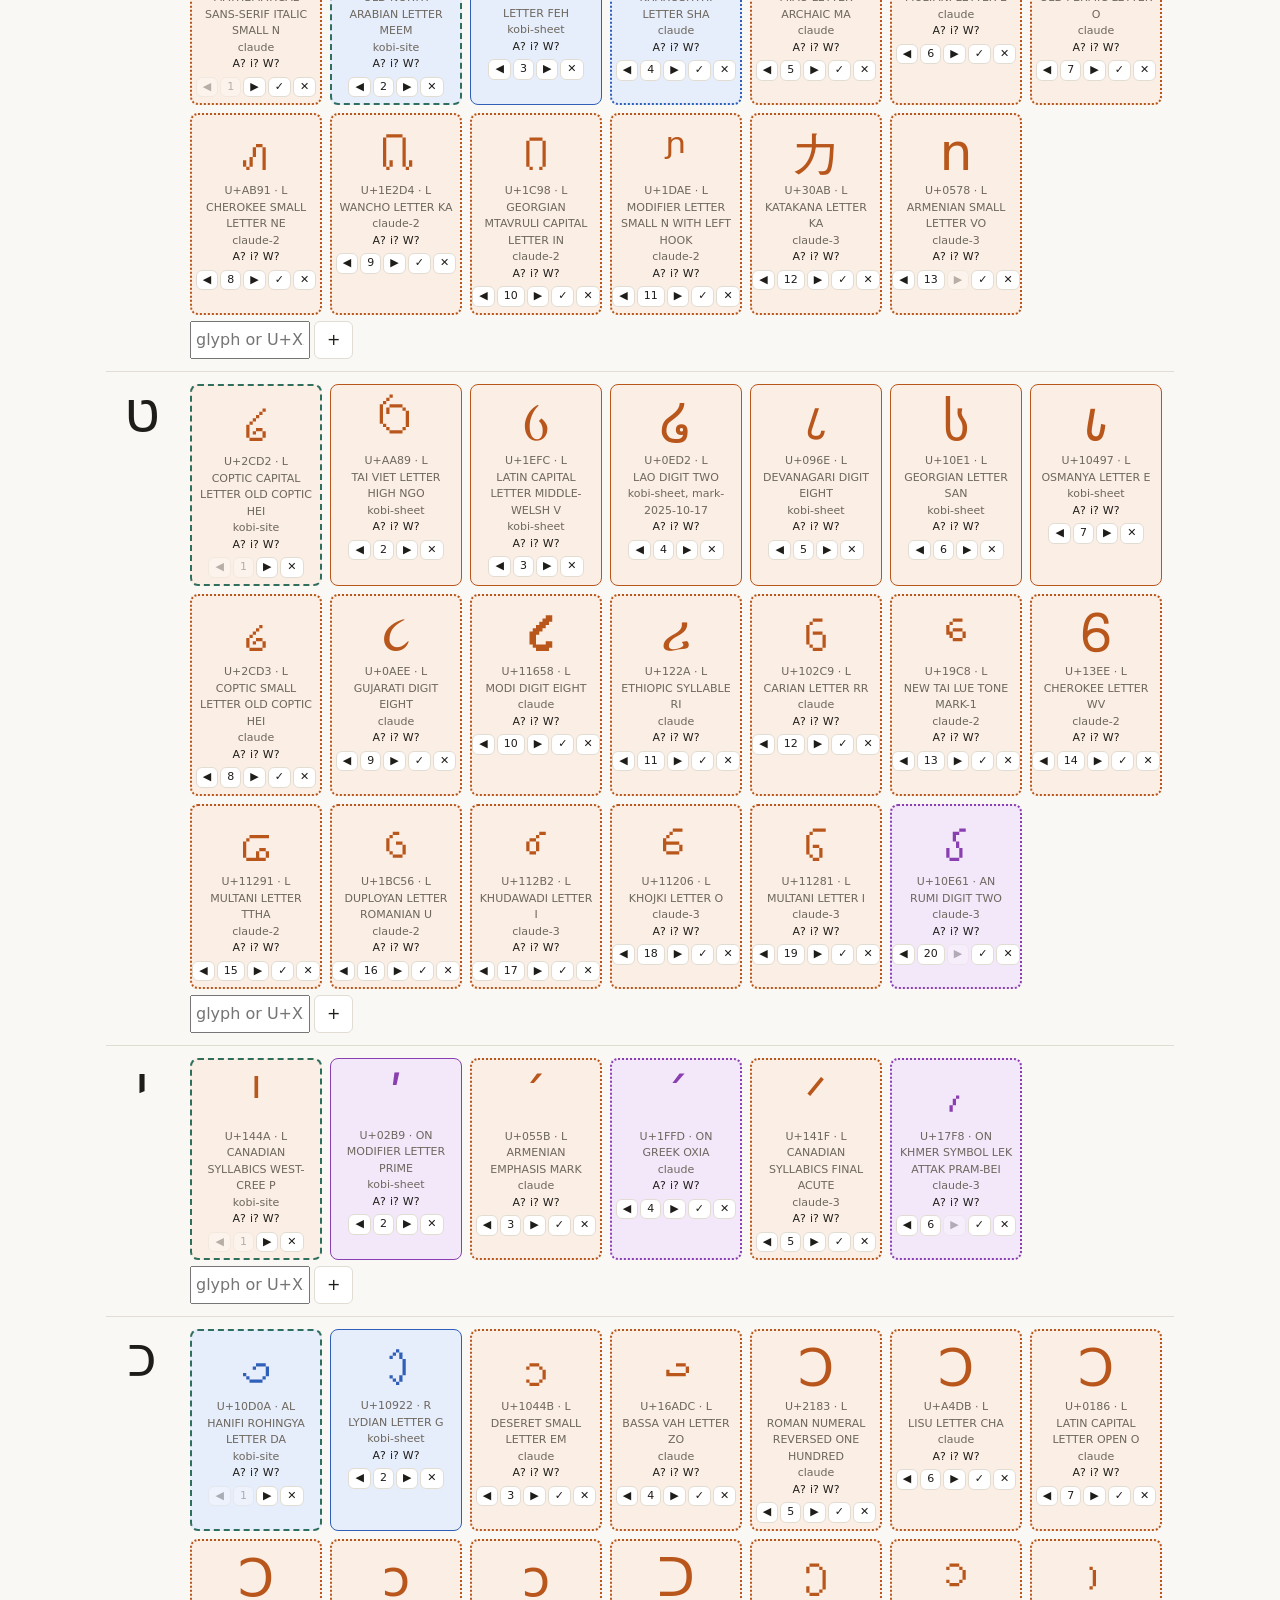
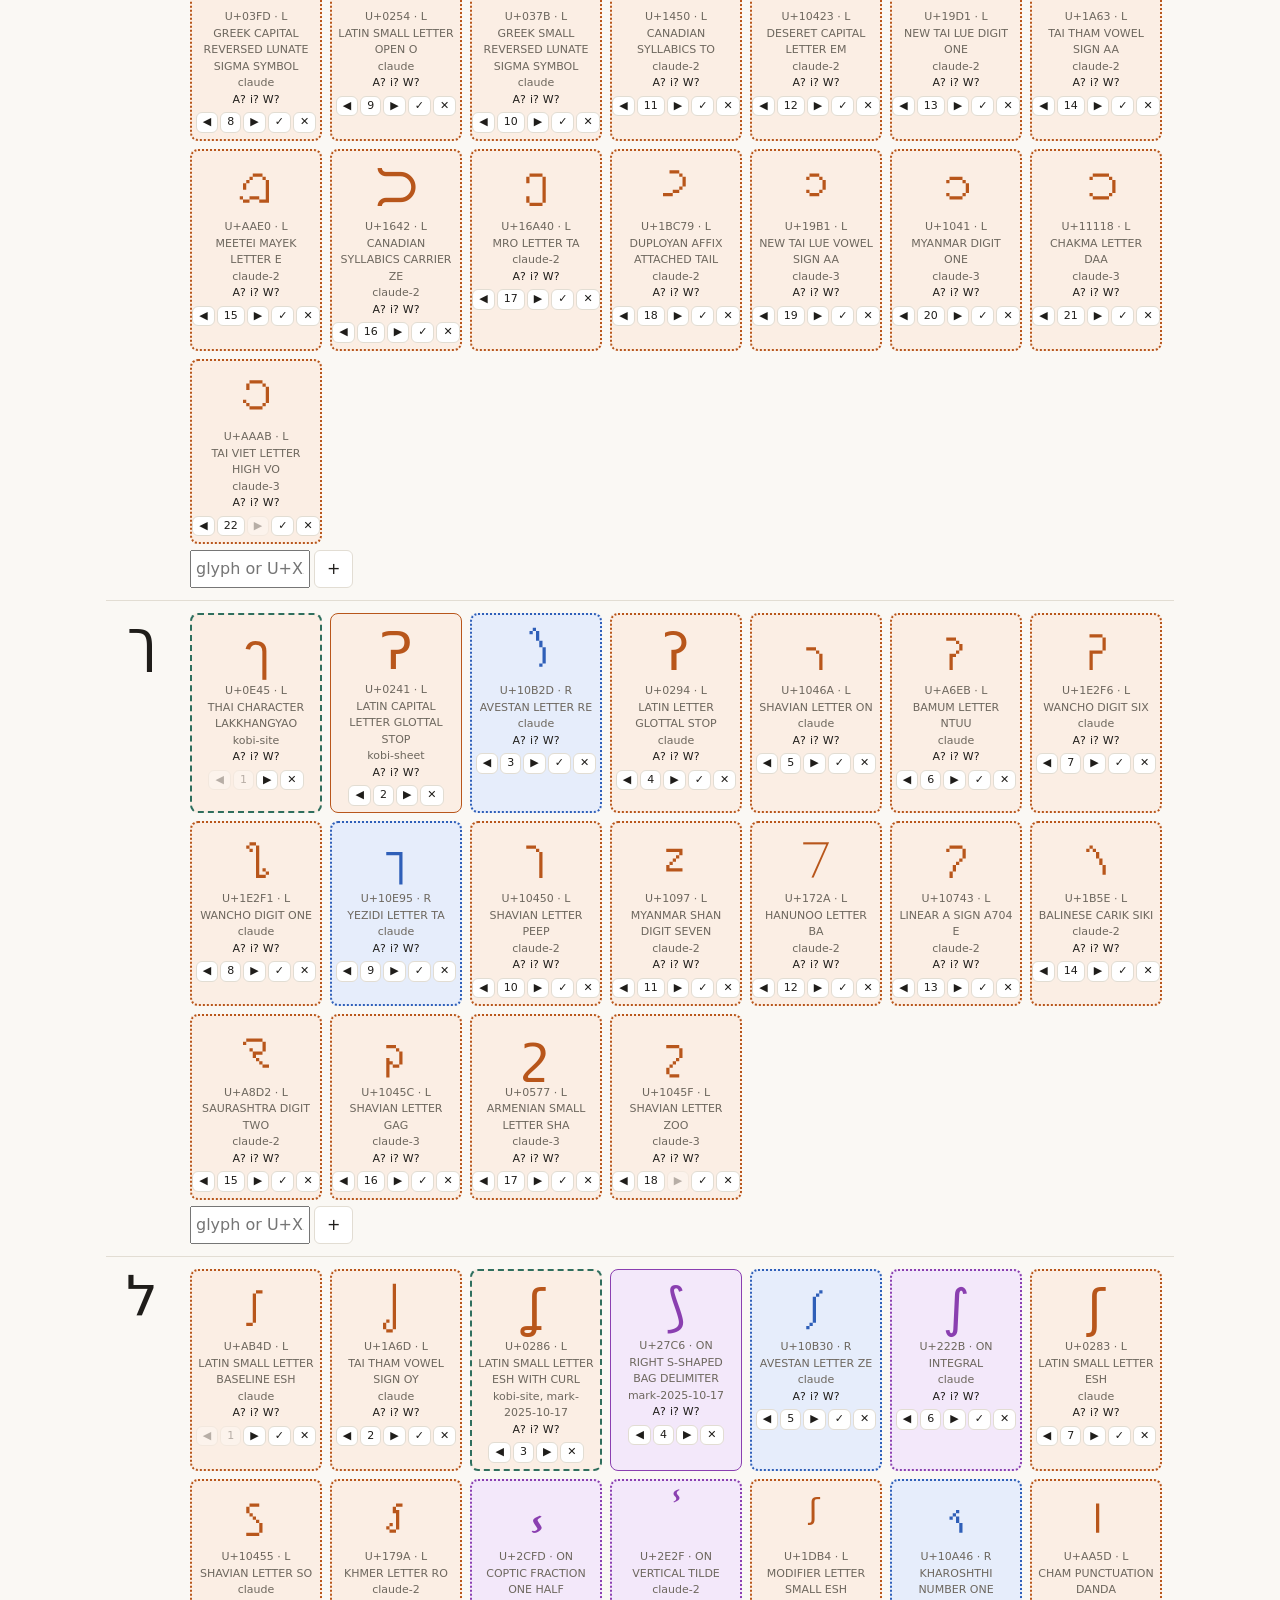
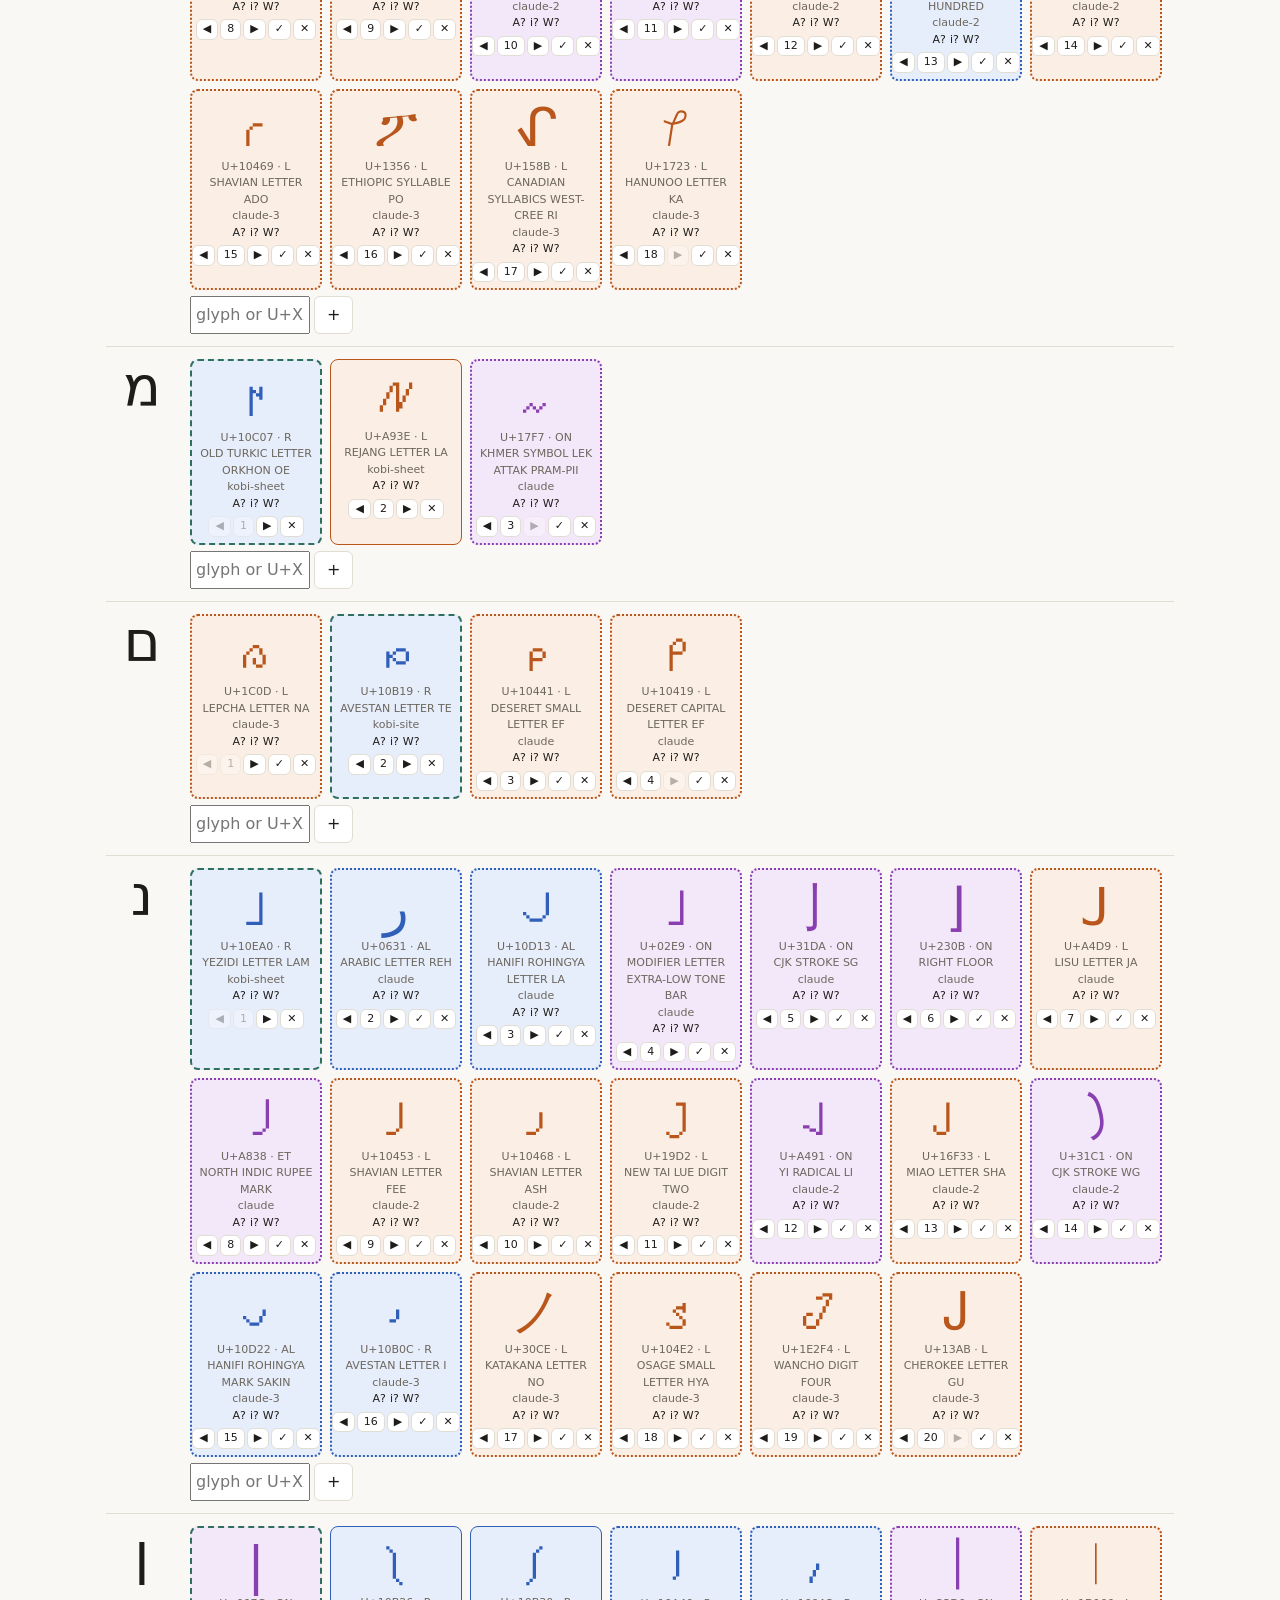
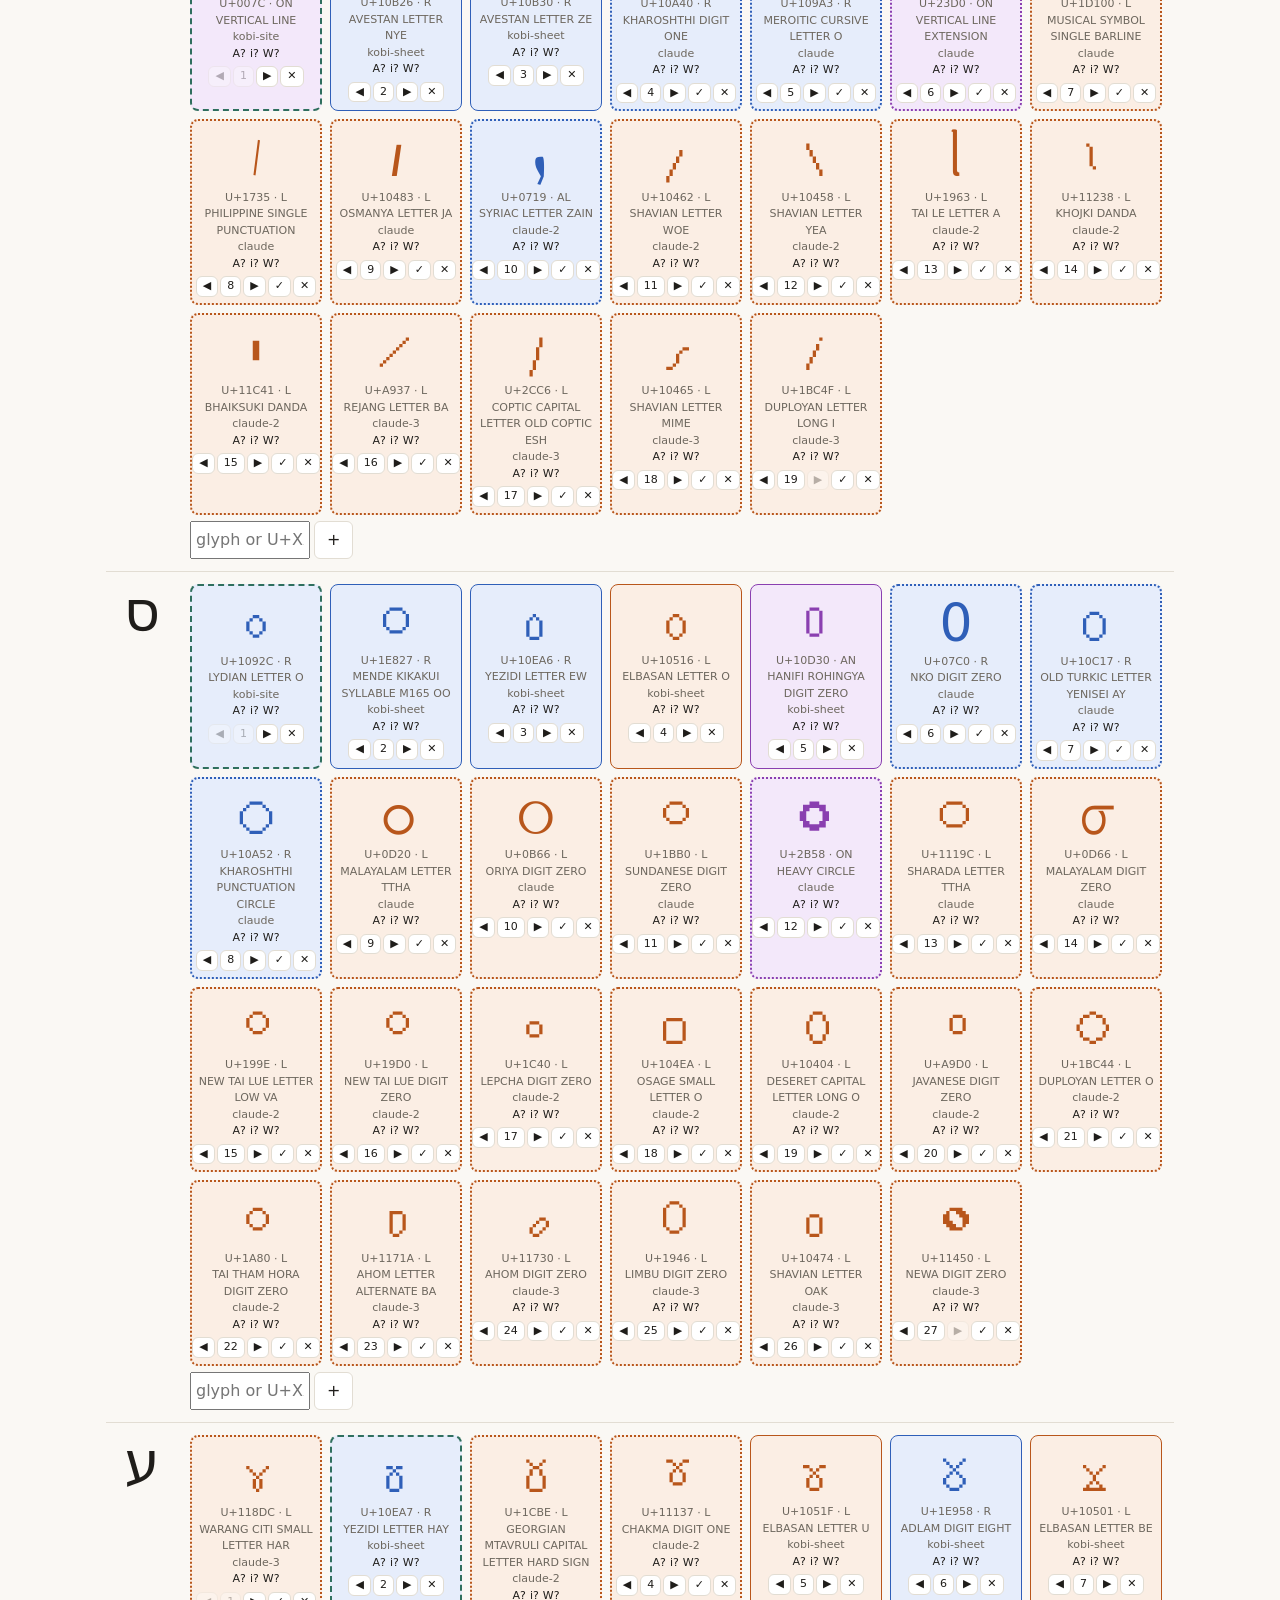
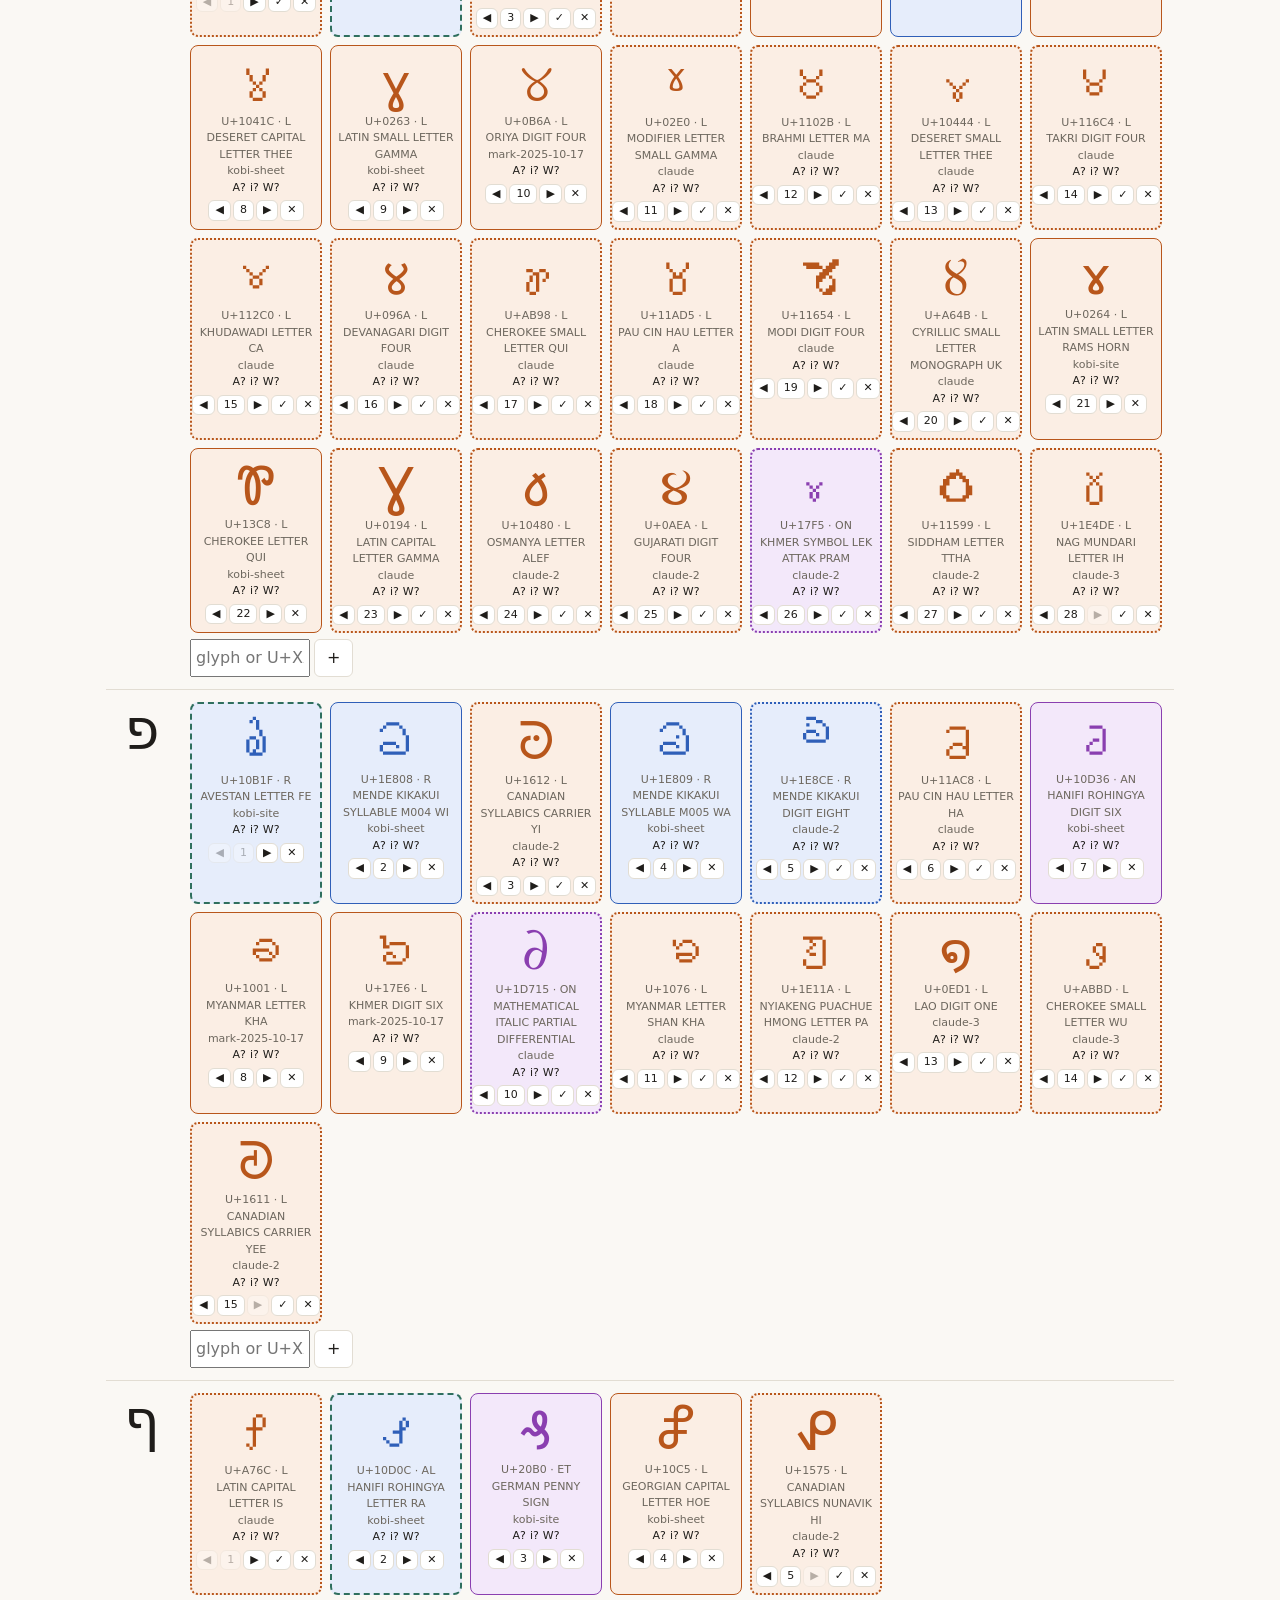
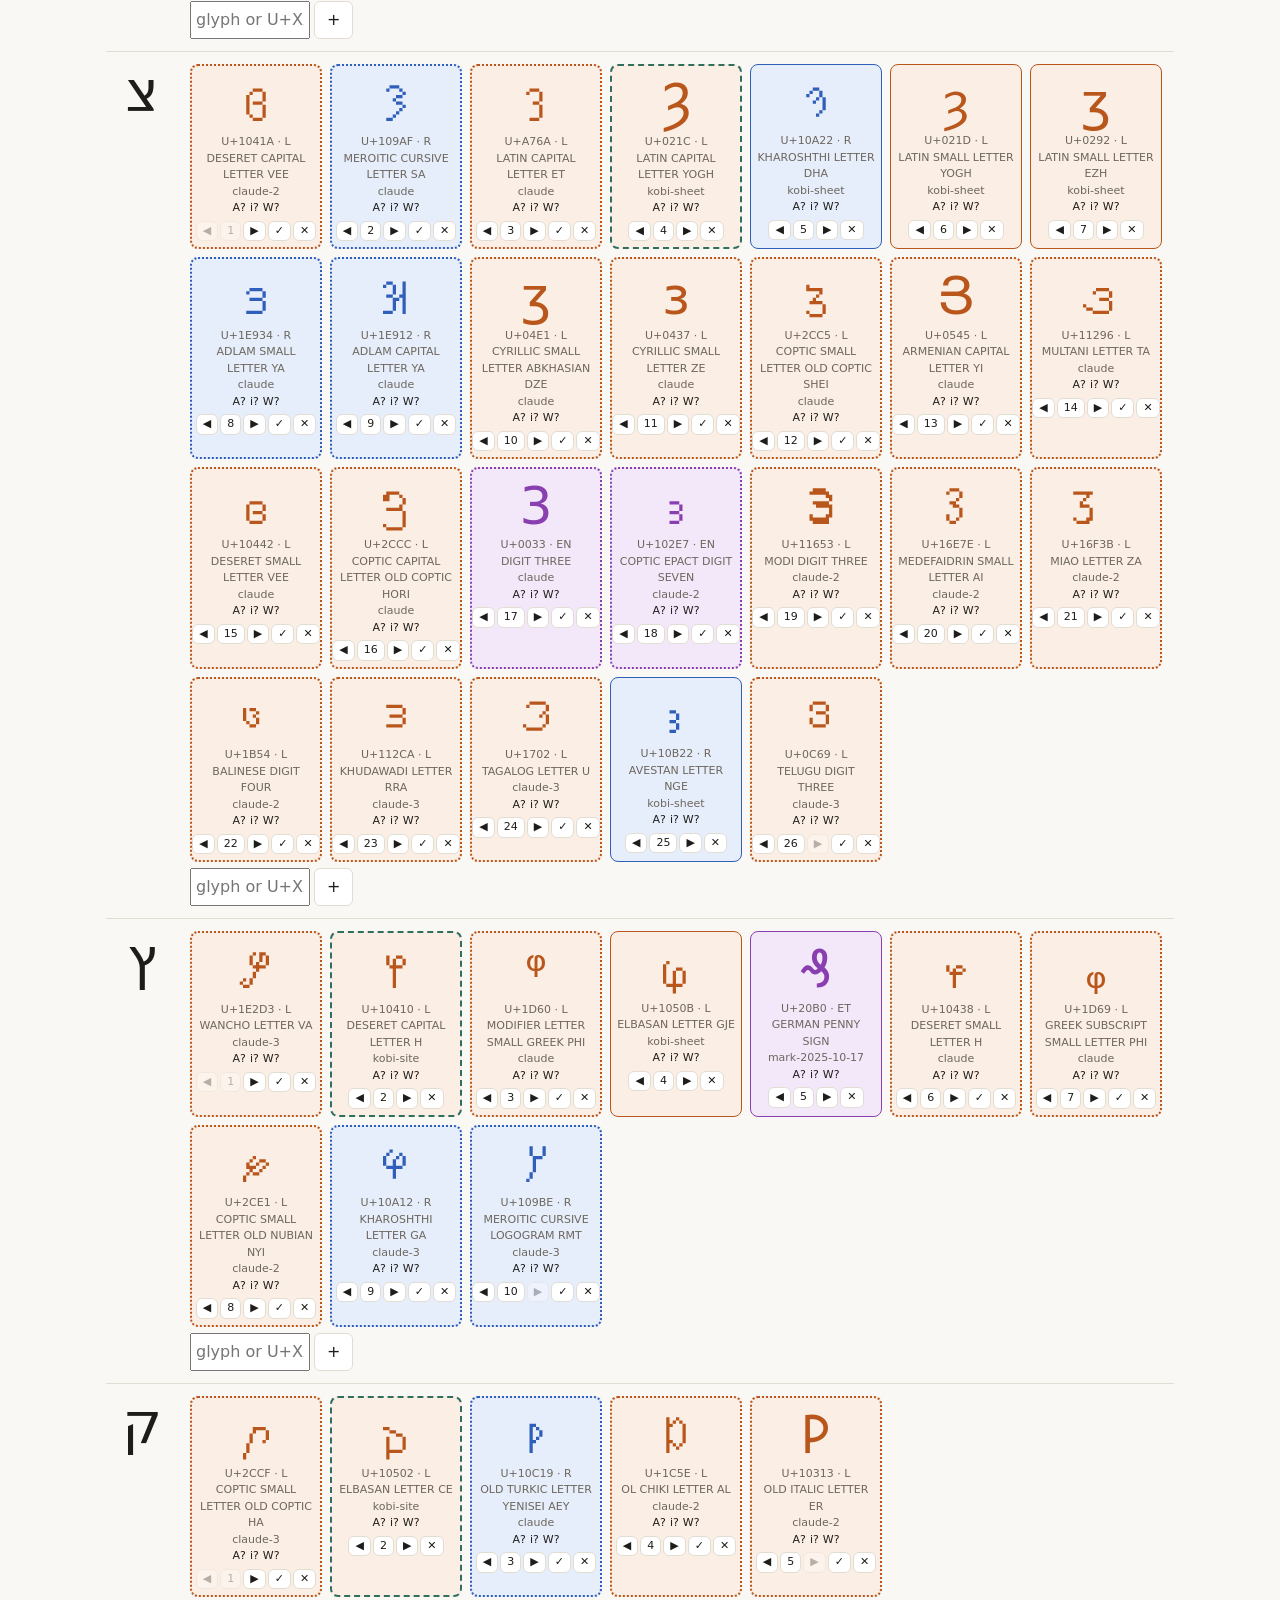
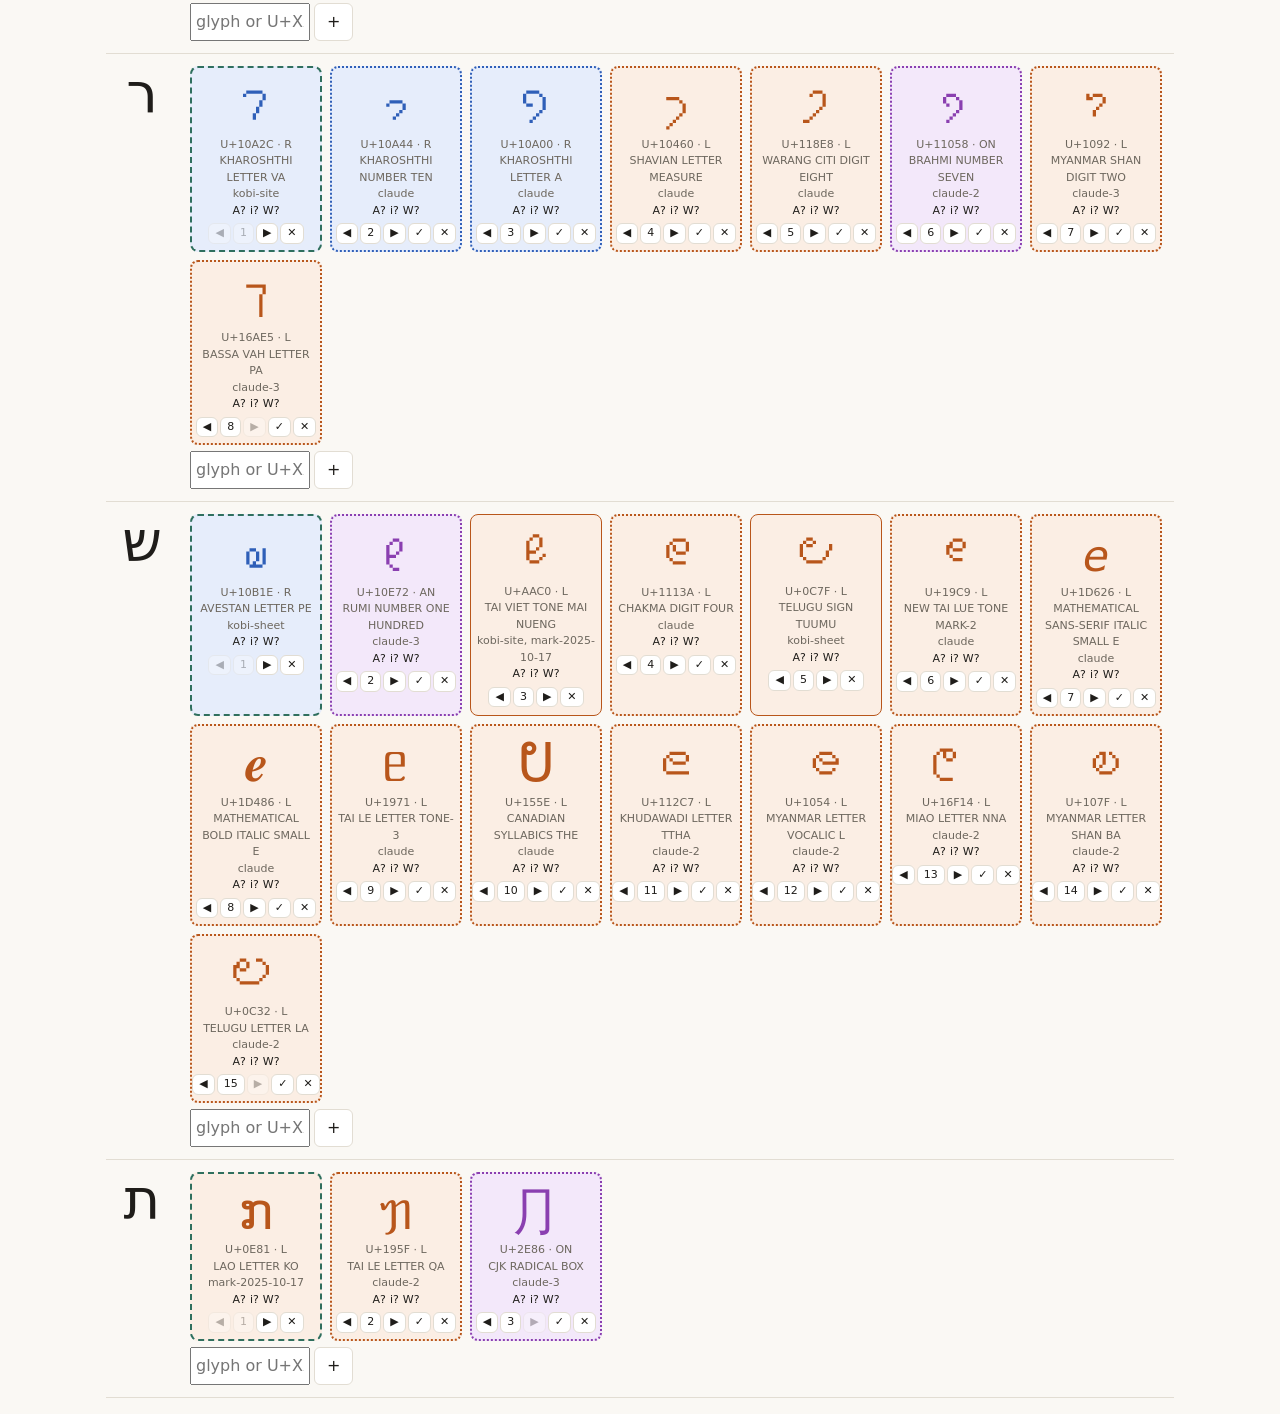
==== commit 053f6a8b: "Site in English; flipping "עברית כתב יד" caption on the converter page Each letter of the caption fl" ====
--- a/table.html
+++ b/table.html
@@ -1,5 +1,5 @@
 <!doctype html>
-<html lang="ru">
+<html lang="en">
 <head>
   <meta charset="utf-8">
   <meta name="viewport" content="width=device-width, initial-scale=1">
@@ -9,23 +9,23 @@
 <body>
 <main>
   <nav>
-    <h1>Таблица букв</h1>
-    <a href="index.html">Конвертер</a>
+    <h1>Letter table</h1>
+    <a href="index.html">Converter</a>
     <span class="muted" id="status"></span>
   </nav>
   <p class="muted">
-    Конвертер берёт первый символ (пунктирная рамка). Клик по символу закрепляет его вместо первого (сплошная рамка, повторный клик — снять).
-    Цвет — направление символа: синие RTL, оранжевые LTR, фиолетовые нейтральные (знаки, цифры).
-    Точечная рамка — предложение Claude (новые письменности могут не отображаться на телефоне): ✓ принять, ✕ отклонить (больше не появится). Пока не приняты, конвертер их не использует.
-    Порядок = приоритет: перетаскивайте карточки или жмите ◀ ▶ (номер — в начало).
-    Карточку можно перетащить и на другую букву — у старой она запомнится как отклонённая.
-    A / i / W — проверено на Android / iOS / WhatsApp (клик: ? → ✓ → ✗).
-    Правки хранятся черновиком в браузере; «Скачать JSON» — чтобы заменить mapping.json в репо.
+    The converter uses the first glyph (dashed frame). Clicking a glyph pins it instead (solid frame; click again to unpin).
+    Colour shows direction: blue RTL, orange LTR, purple neutral (signs, digits).
+    Dotted frame — a Claude proposal (newer scripts may not render on phones): ✓ accept, ✕ reject (it won't come back). The converter ignores proposals until accepted.
+    Order = priority: drag cards or use ◀ ▶ (the number moves a card to the front).
+    Drop a card on another letter to move it there — the old letter remembers it as rejected.
+    A / i / W — checked on Android / iOS / WhatsApp (click: ? → ✓ → ✗).
+    Edits are kept as a draft in this browser; “Download JSON” to replace mapping.json in the repo.
   </p>
   <div class="row">
-    <button id="download">Скачать JSON</button>
-    <button id="copyJson">Копировать JSON</button>
-    <button id="reset">Сбросить черновик</button>
+    <button id="download">Download JSON</button>
+    <button id="copyJson">Copy JSON</button>
+    <button id="reset">Reset draft</button>
   </div>
   <div id="letters"></div>
 </main>
@@ -84,7 +84,7 @@
   function save() {
     writeDraft(table);
     const chosen = Object.values(table).filter((e) => e.chosen).length;
-    document.getElementById("status").textContent = `${chosen}/${Object.keys(table).length} выбрано · черновик сохранён`;
+    document.getElementById("status").textContent = `${chosen}/${Object.keys(table).length} pinned · draft saved`;
   }
 
   function render() {
@@ -110,7 +110,7 @@
         const glyph = document.createElement("div");
         glyph.className = "glyph";
         glyph.textContent = cand.char;
-        glyph.title = "Выбрать";
+        glyph.title = "Pin";
         glyph.addEventListener("click", () => {
           entry.chosen = entry.chosen === cand.cp ? null : cand.cp;
           save();
@@ -146,13 +146,13 @@
           b.addEventListener("click", onClick);
           tools.append(b);
         };
-        toolButton("◀", "Выше по приоритету", () => move(entry, i, i - 1), i === 0);
-        toolButton(`${i + 1}`, "В начало", () => move(entry, i, 0), i === 0);
-        toolButton("▶", "Ниже по приоритету", () => move(entry, i, i + 1), i === entry.candidates.length - 1);
+        toolButton("◀", "Higher priority", () => move(entry, i, i - 1), i === 0);
+        toolButton(`${i + 1}`, "Move to front", () => move(entry, i, 0), i === 0);
+        toolButton("▶", "Lower priority", () => move(entry, i, i + 1), i === entry.candidates.length - 1);
         if (cand.proposed) {
-          toolButton("✓", "Принять предложение", () => { delete cand.proposed; save(); render(); });
+          toolButton("✓", "Accept proposal", () => { delete cand.proposed; save(); render(); });
         }
-        toolButton("✕", "Убрать", () => {
+        toolButton("✕", "Remove", () => {
           entry.candidates = entry.candidates.filter((c) => c !== cand);
           if (entry.chosen === cand.cp) entry.chosen = null;
           // Remember rejections so the same proposal doesn't come back on the next load.
@@ -187,7 +187,7 @@
       const add = document.createElement("div");
       add.className = "add";
       const input = document.createElement("input");
-      input.placeholder = "символ или U+XXXX";
+      input.placeholder = "glyph or U+XXXX";
       const btn = document.createElement("button");
       btn.textContent = "+";
       const doAdd = () => {
@@ -229,7 +229,7 @@
     clearDraft();
     table = (await loadTable()).table;
     render();
-    document.getElementById("status").textContent = "черновик сброшен";
+    document.getElementById("status").textContent = "draft reset";
   });
 
   (async () => {
@@ -239,7 +239,7 @@
     if (added) save();
     const proposed = Object.values(table).flatMap((e) => e.candidates).filter((c) => c.proposed).length;
     document.getElementById("status").textContent =
-      (loaded.fromDraft ? "открыт черновик" : "") + (proposed ? ` · предложений на проверку: ${proposed}` : "");
+      (loaded.fromDraft ? "draft loaded" : "") + (proposed ? ` · proposals to review: ${proposed}` : "");
     render();
   })();
 </script>
--- a/style.css
+++ b/style.css
@@ -63,6 +63,25 @@
   cursor: pointer;
 }
 button:hover { border-color: var(--accent); }
+/* index.html: the flipping "עברית כתב יד" caption */
+.hero {
+  margin: 8px 0 20px;
+  text-align: center;
+  font-size: clamp(40px, 11vw, 88px);
+  line-height: 1.25;
+  perspective: 600px;
+  user-select: none;
+}
+.hero span {
+  display: inline-block;
+  min-width: 0.55em;
+  color: var(--accent);
+  transition: transform 220ms ease-in, opacity 220ms ease-in, filter 220ms ease-in;
+  text-shadow: 0 0 18px color-mix(in srgb, var(--accent) 35%, transparent);
+}
+.hero span.space { min-width: 0.35em; }
+.hero span.out { transform: rotateX(90deg) scale(0.8); opacity: 0; filter: blur(4px); }
+.hero span:not(.out) { transition-timing-function: cubic-bezier(.2, 1.6, .4, 1); }
 .row { display: flex; gap: 8px; flex-wrap: wrap; align-items: center; margin: 8px 0; }
 
 /* table.html */
